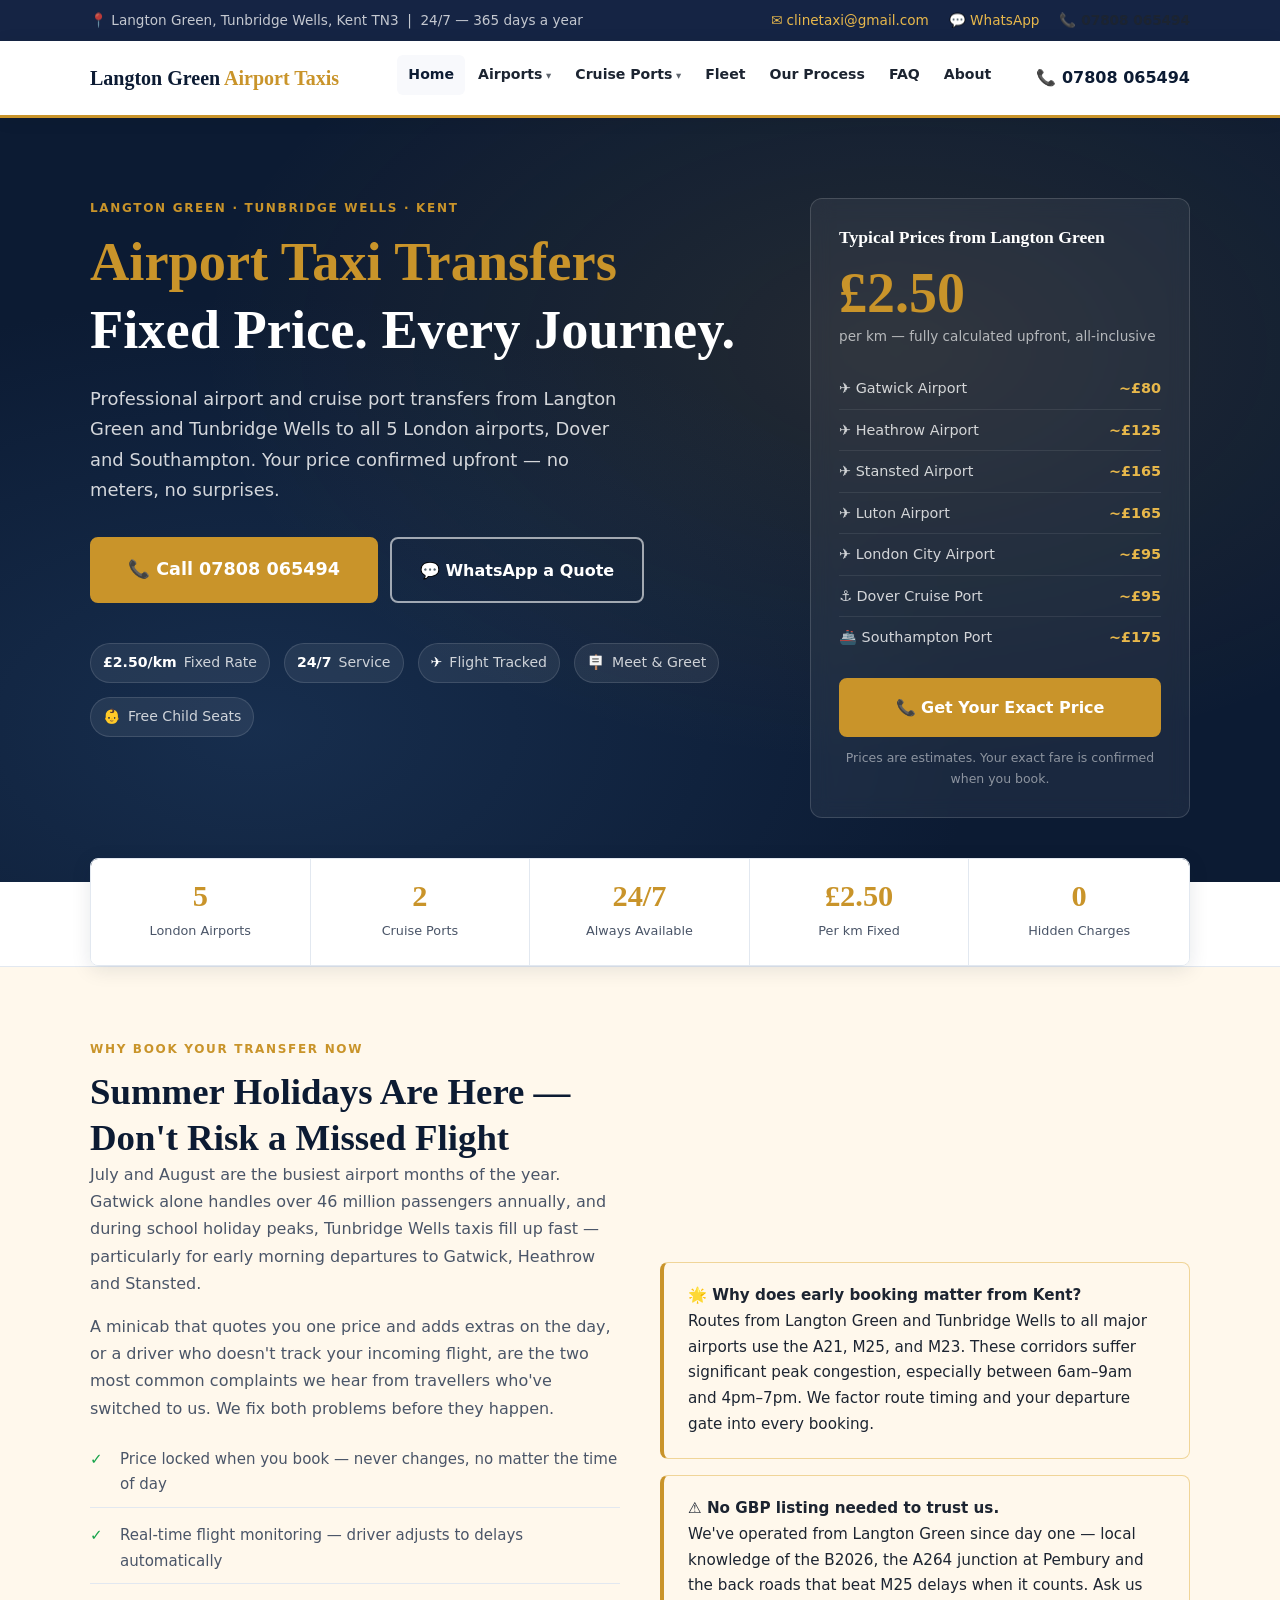
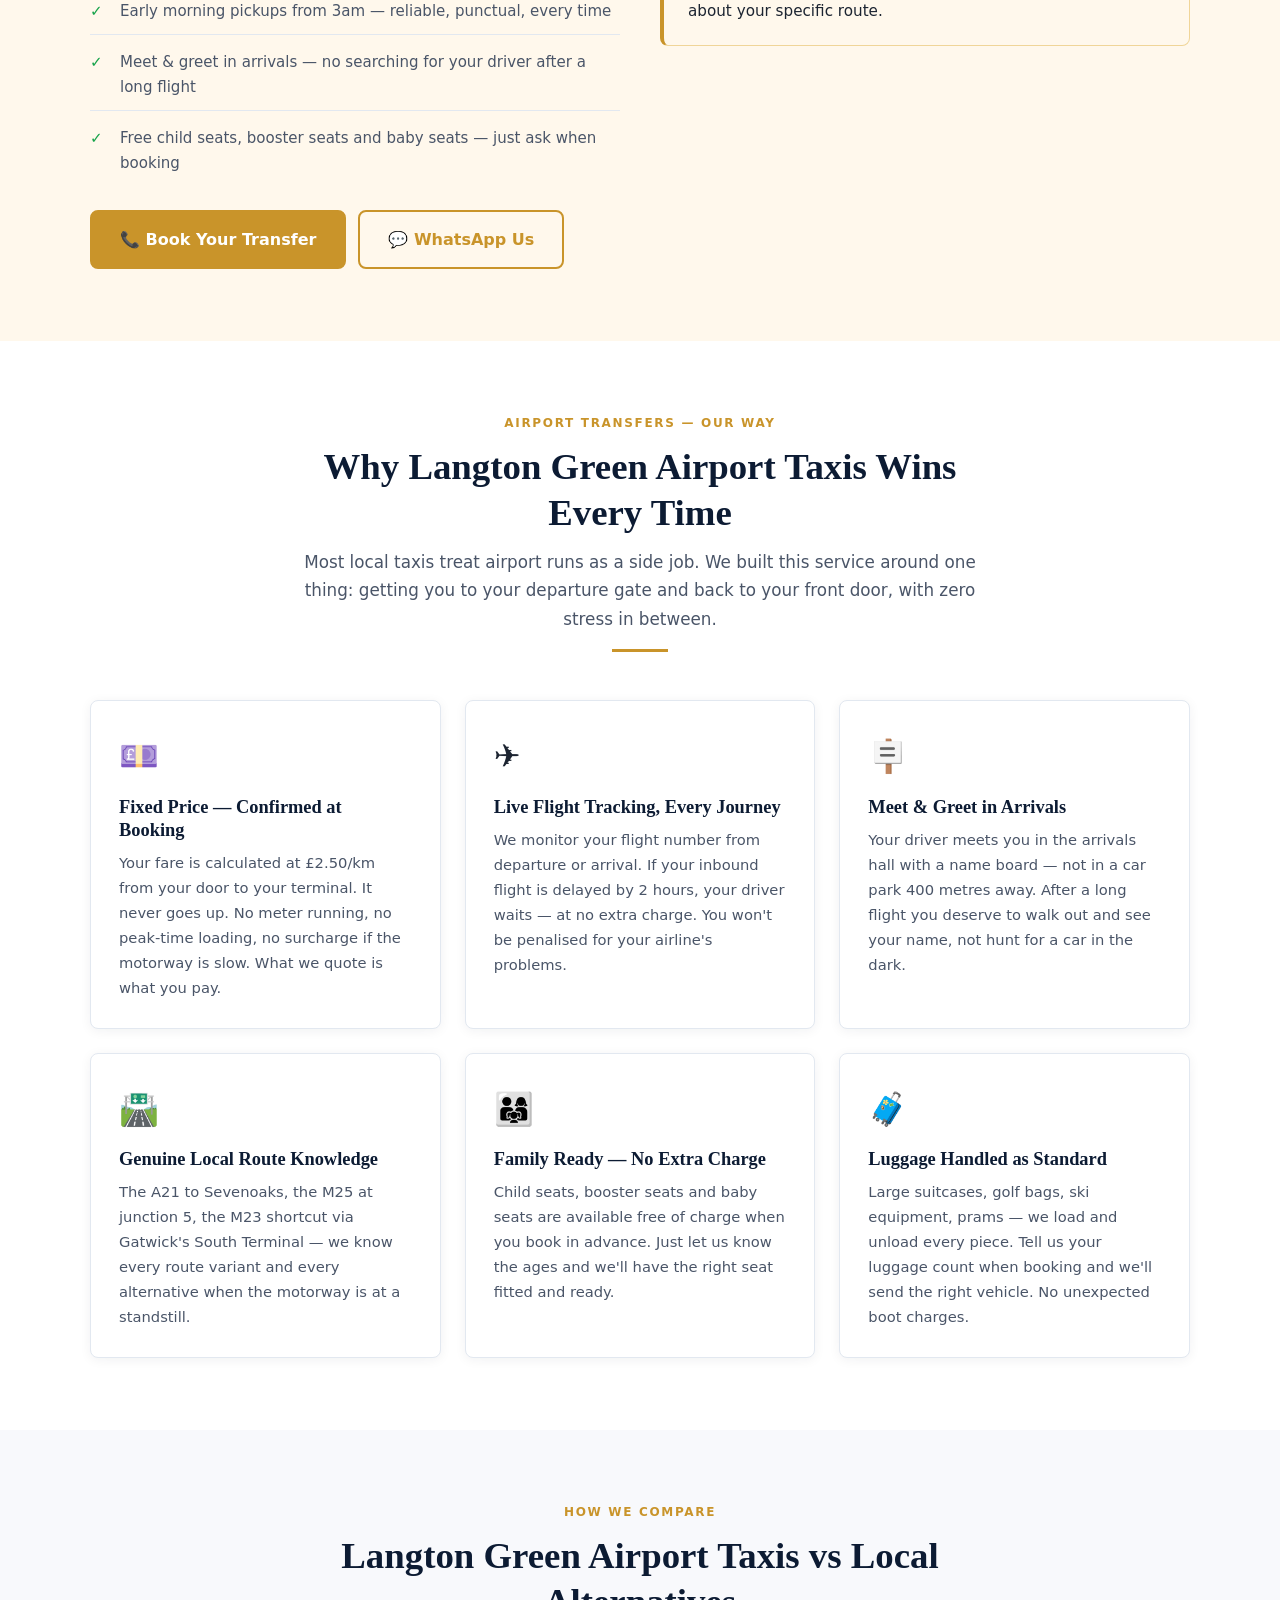
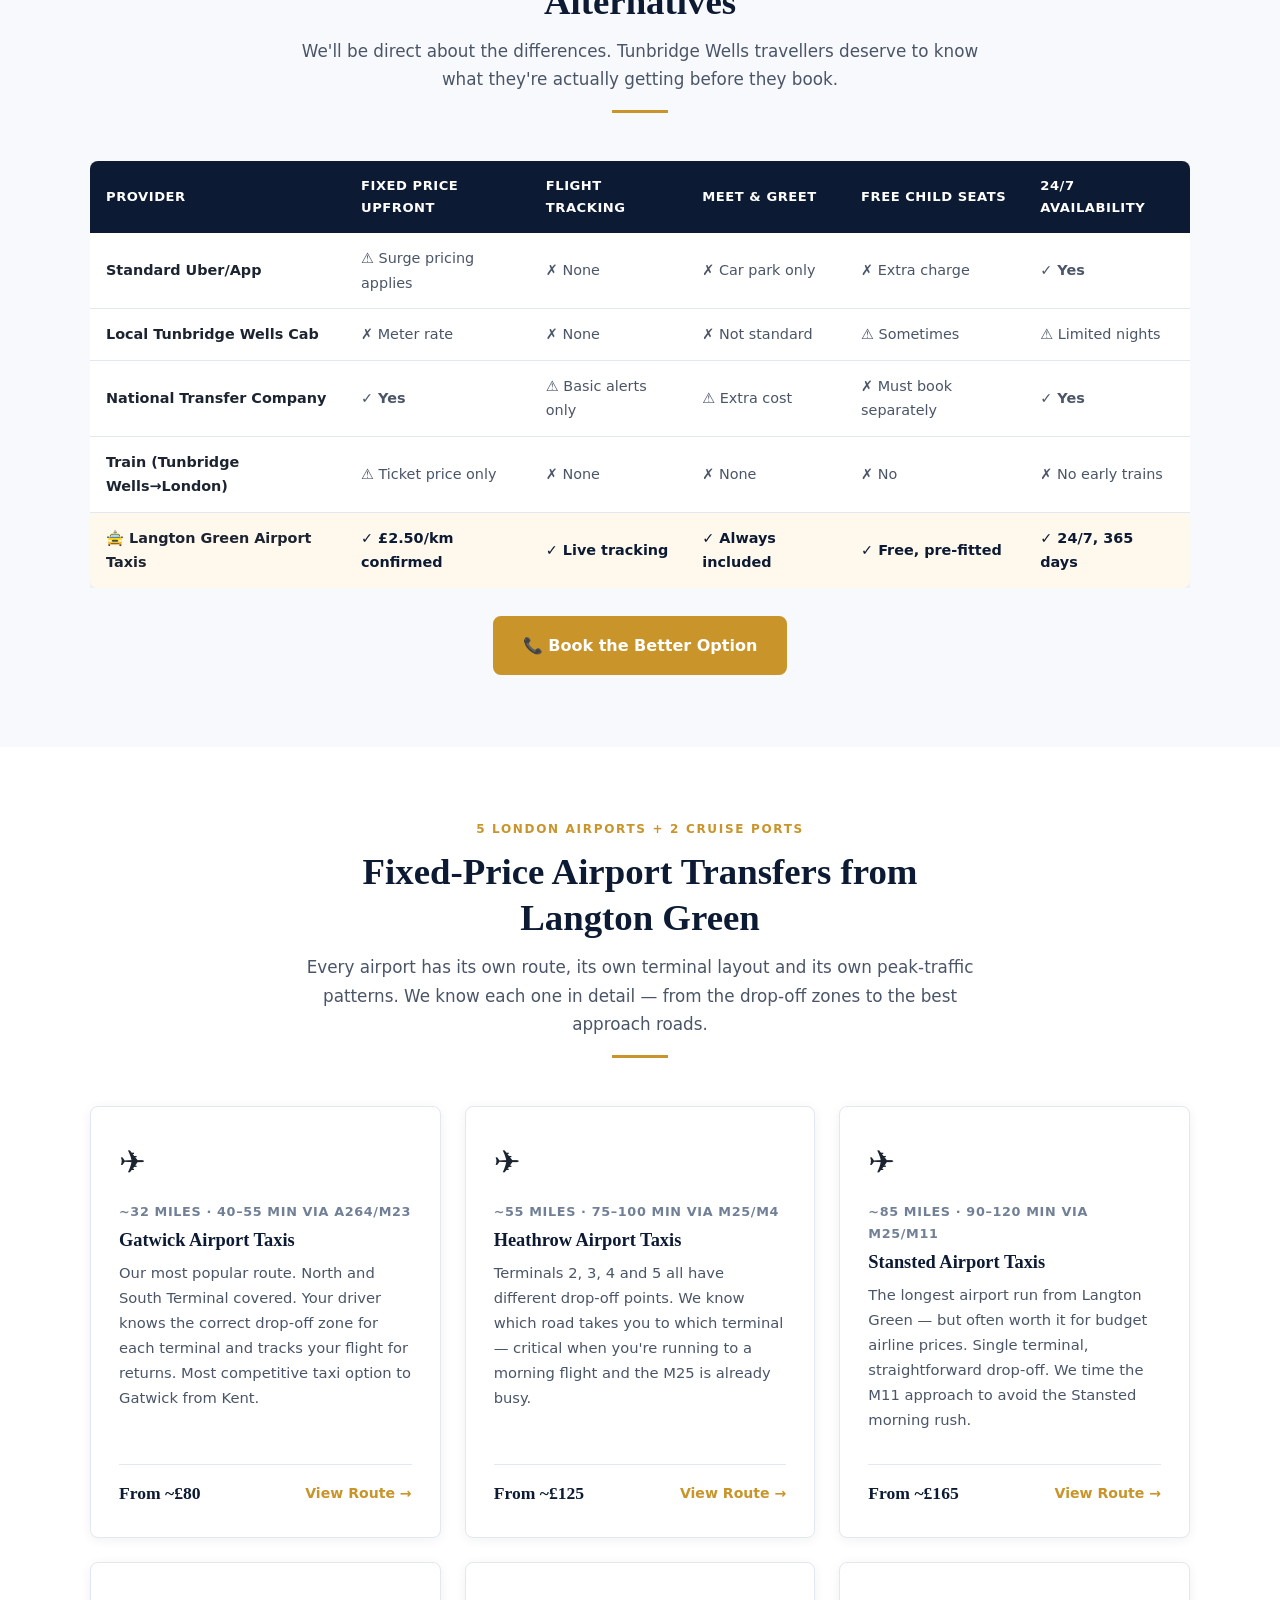
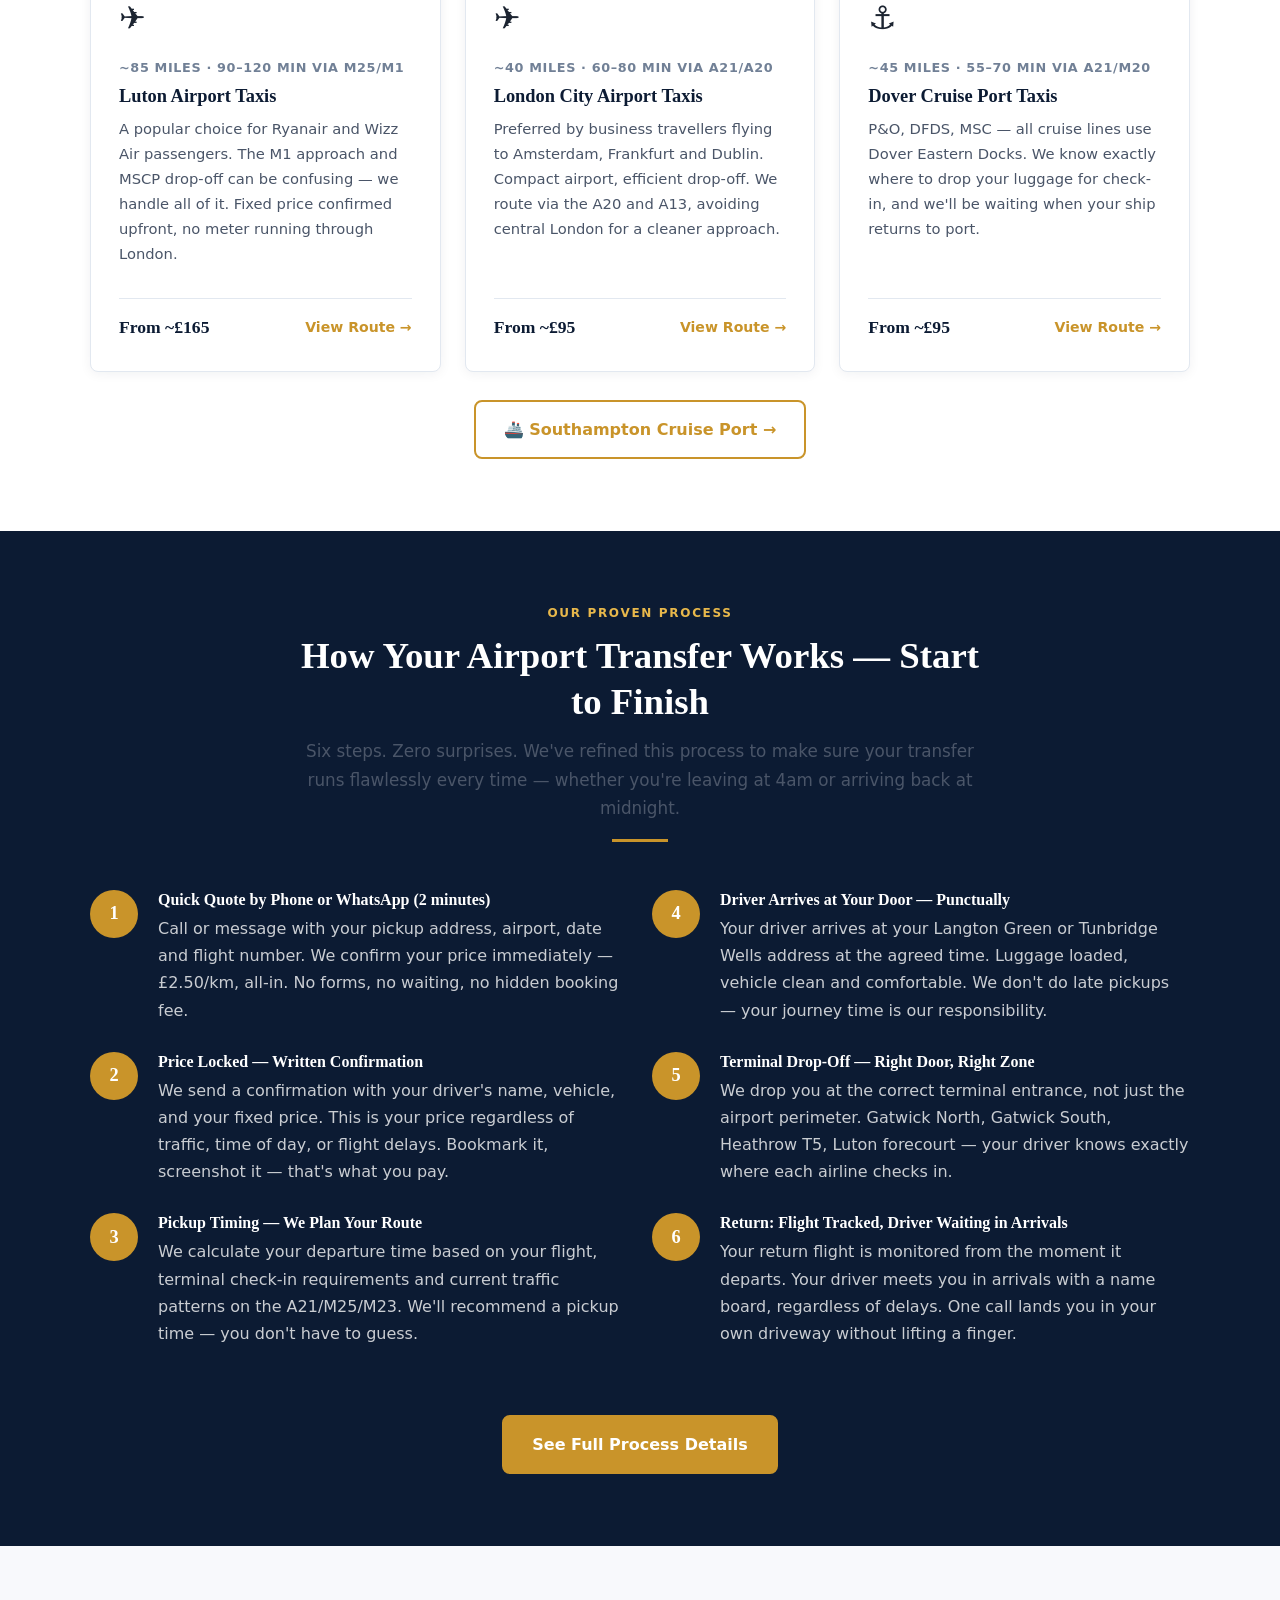
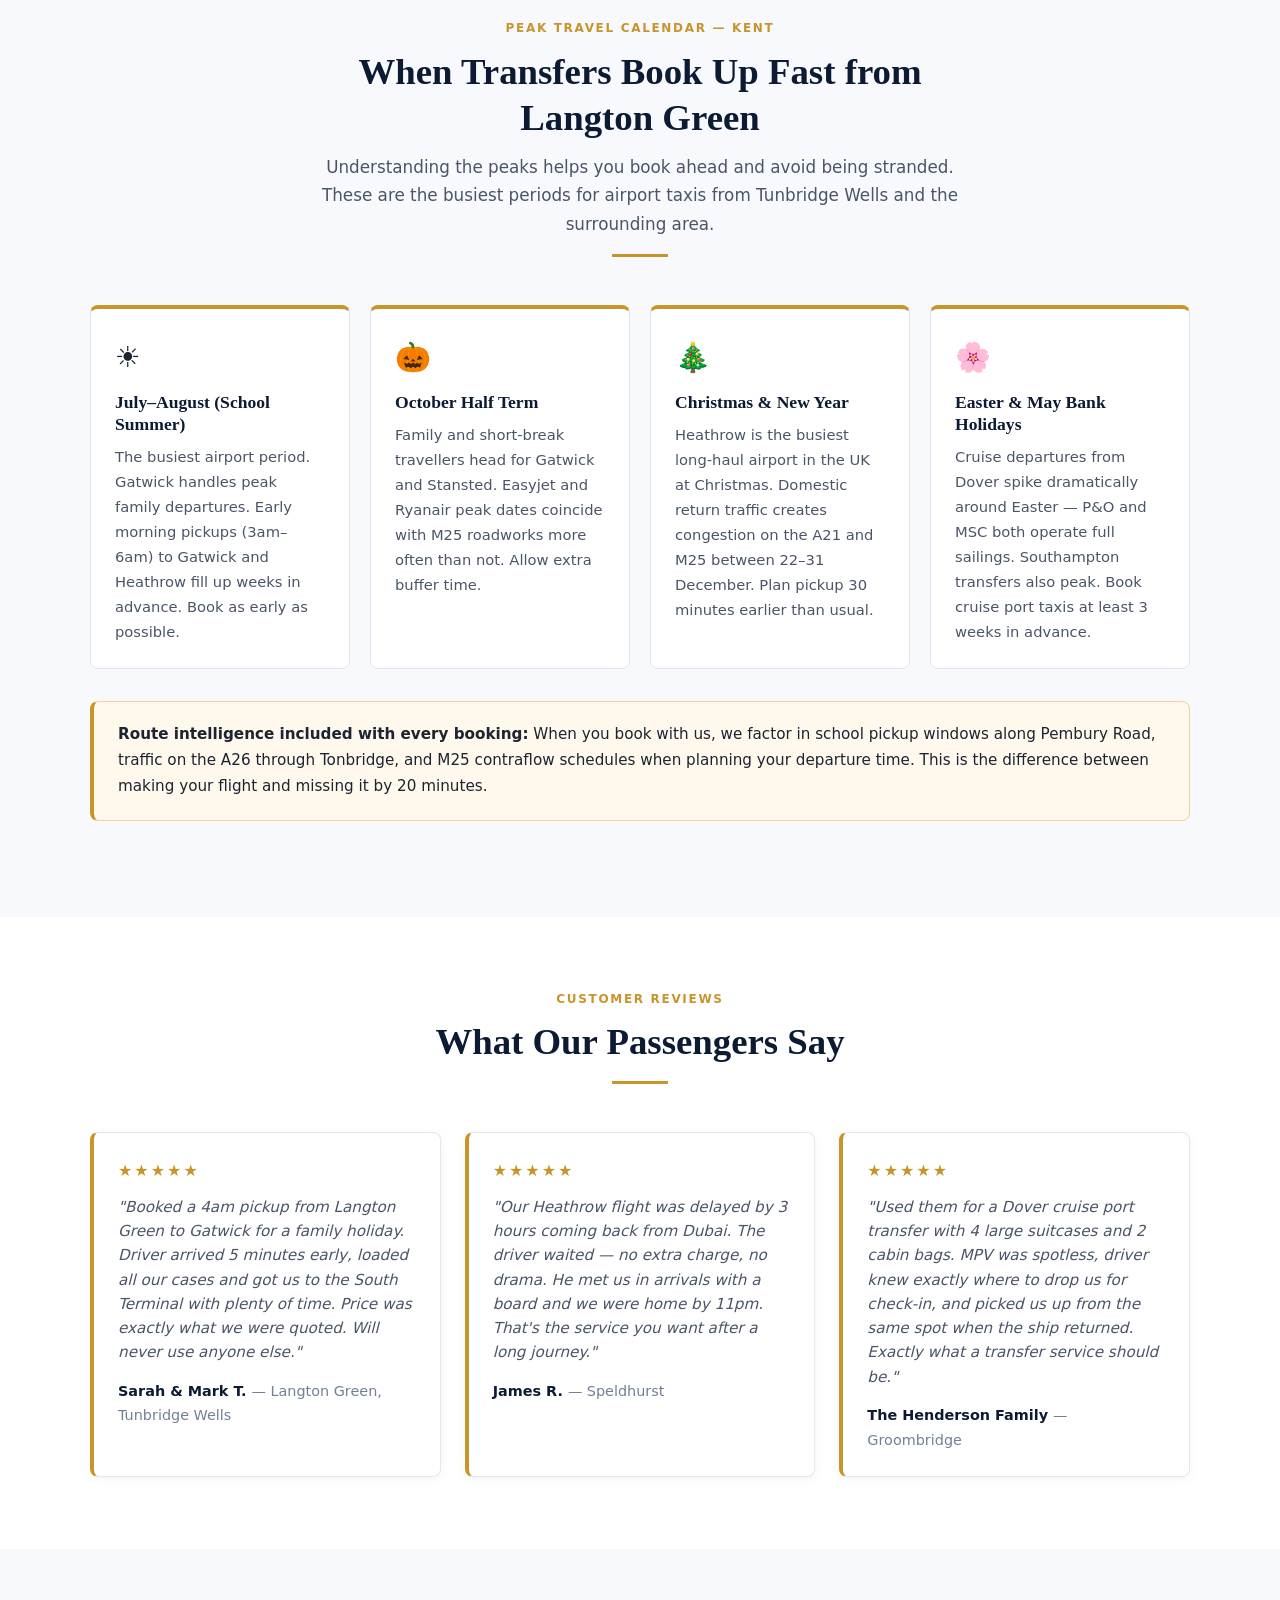
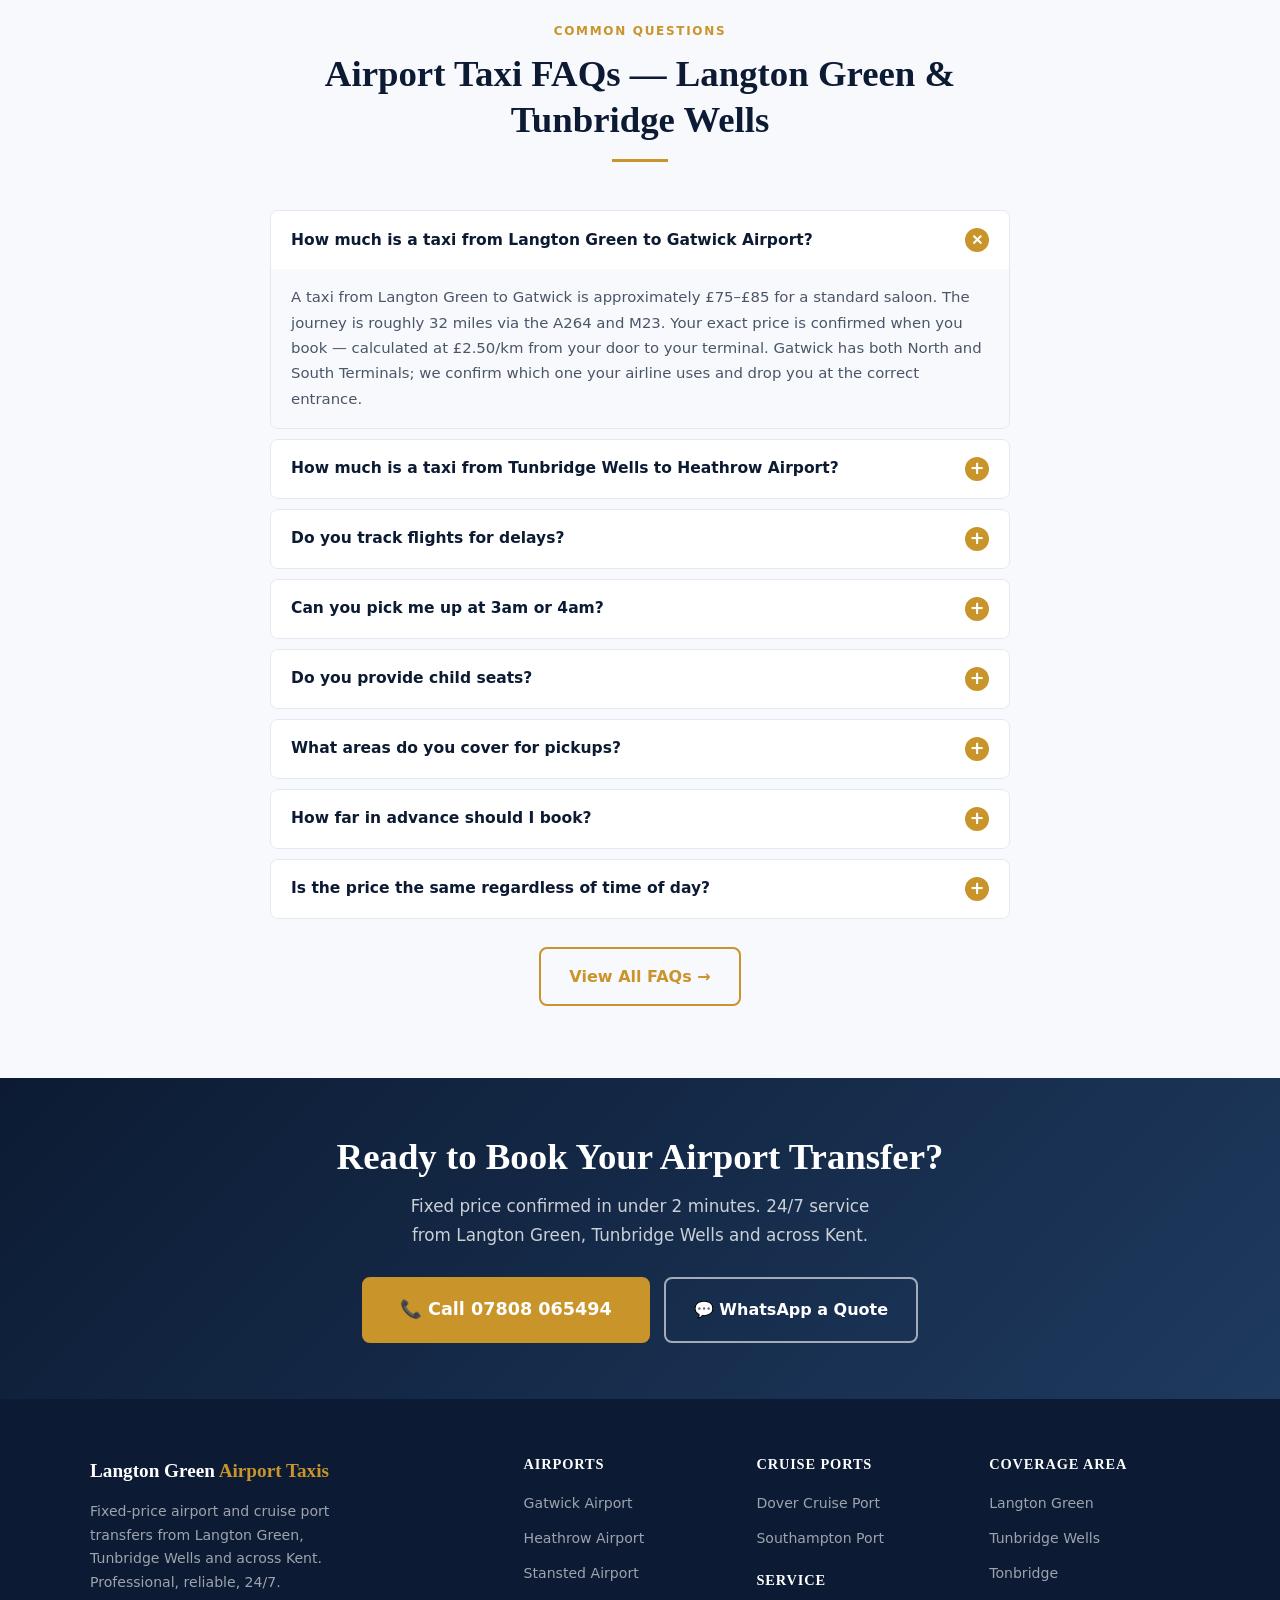
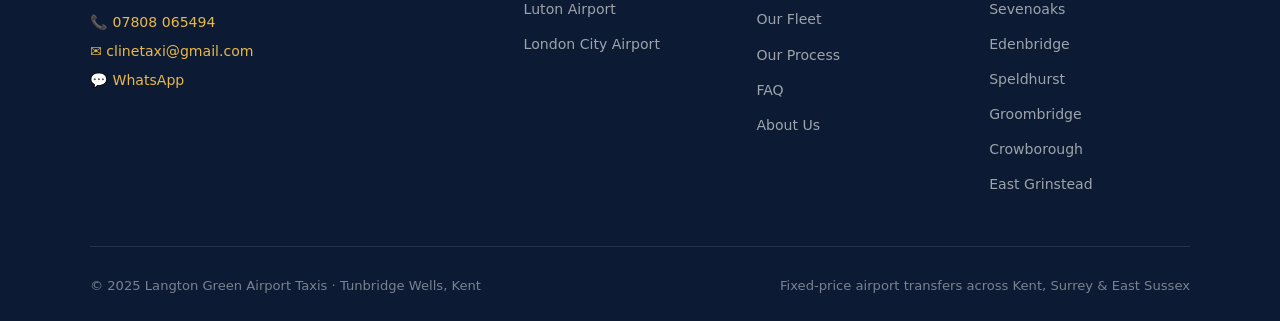
==== index.html @ dd41a6e4 "Initial commit: Langton Green Airport Taxis site" ====
<!DOCTYPE html>
<html lang="en">
<head>
<meta charset="UTF-8">
<meta name="viewport" content="width=device-width, initial-scale=1.0">
<title>Langton Green Airport Taxis | Fixed-Price Kent Transfers</title>
<meta name="description" content="Airport taxi from Langton Green & Tunbridge Wells. Fixed £2.50/km to Gatwick, Heathrow, Stansted, Luton, London City, Dover & Southampton. 24/7. Call 07808 065494.">
<meta name="keywords" content="airport taxi Langton Green, airport transfers Tunbridge Wells, Gatwick taxi Kent, Heathrow taxi Langton Green, airport transfers Kent, cruise transfer Kent, taxi 07808 065494">
<meta property="og:type" content="website">
<meta property="og:title" content="Langton Green Airport Taxis — Fixed Price to All 5 London Airports">
<meta property="og:description" content="Professional airport transfers from Langton Green & Tunbridge Wells. Fixed £2.50/km, flight tracked, meet & greet. 24/7.">
<meta property="og:url" content="https://langtongreenairporttaxis.co.uk/">
<meta property="og:site_name" content="Langton Green Airport Taxis">
<meta name="twitter:card" content="summary">
<meta name="twitter:title" content="Langton Green Airport Taxis — Fixed Price to All 5 London Airports">
<meta name="twitter:description" content="Professional airport transfers from Langton Green & Tunbridge Wells. Fixed £2.50/km, flight tracked, meet & greet. 24/7.">
<link rel="canonical" href="https://langtongreenairporttaxis.co.uk/">
<link rel="stylesheet" href="style.css">
<script type="application/ld+json">
{
  "@context": "https://schema.org",
  "@type": "TaxiService",
  "name": "Langton Green Airport Taxis",
  "description": "Fixed-price airport and cruise port taxi transfers from Langton Green and Tunbridge Wells, Kent to all 5 London airports, Dover and Southampton.",
  "url": "https://langtongreenairporttaxis.co.uk/",
  "telephone": "+447808065494",
  "email": "clinetaxi@gmail.com",
  "areaServed": ["Langton Green", "Tunbridge Wells", "Kent", "Surrey", "Sussex"],
  "priceRange": "From £60",
  "openingHours": "Mo-Su 00:00-23:59",
  "serviceType": ["Airport Transfer", "Cruise Port Transfer", "Executive Taxi"],
  "hasOfferCatalog": {
    "@type": "OfferCatalog",
    "name": "Airport Transfer Services",
    "itemListElement": [
      {"@type": "Offer", "itemOffered": {"@type": "Service", "name": "Gatwick Airport Taxi from Langton Green"}},
      {"@type": "Offer", "itemOffered": {"@type": "Service", "name": "Heathrow Airport Taxi from Langton Green"}},
      {"@type": "Offer", "itemOffered": {"@type": "Service", "name": "Stansted Airport Taxi from Langton Green"}},
      {"@type": "Offer", "itemOffered": {"@type": "Service", "name": "Luton Airport Taxi from Langton Green"}},
      {"@type": "Offer", "itemOffered": {"@type": "Service", "name": "London City Airport Taxi from Langton Green"}}
    ]
  }
}
</script>
<script type="application/ld+json">
{
  "@context": "https://schema.org",
  "@type": "FAQPage",
  "mainEntity": [
    {
      "@type": "Question",
      "name": "How much is a taxi from Langton Green to Gatwick Airport?",
      "acceptedAnswer": {"@type": "Answer", "text": "A taxi from Langton Green to Gatwick Airport is approximately £75–£85 for a standard saloon at our fixed rate of £2.50 per km. The journey is roughly 32 miles via the A264 and M23. Your exact price is confirmed before you book — no surprises."}
    },
    {
      "@type": "Question",
      "name": "Do you offer fixed-price airport transfers from Tunbridge Wells?",
      "acceptedAnswer": {"@type": "Answer", "text": "Yes. All our airport transfers are fixed at £2.50 per km, calculated on your exact pickup address to the airport terminal. The price is confirmed before you travel — no meter running, no peak-time surcharges."}
    },
    {
      "@type": "Question",
      "name": "Do you track flights for delays?",
      "acceptedAnswer": {"@type": "Answer", "text": "Yes. We monitor your flight in real time. If your flight is delayed, your driver adjusts automatically — you are never charged waiting time for delays caused by the airline."}
    },
    {
      "@type": "Question",
      "name": "Can you pick up from any address in Kent?",
      "acceptedAnswer": {"@type": "Answer", "text": "We pick up from Langton Green, Tunbridge Wells, Tonbridge, Sevenoaks, Edenbridge, Crowborough, Uckfield, East Grinstead and surrounding villages in Kent, Surrey and East Sussex. Call or WhatsApp to confirm your address."}
    }
  ]
}
</script>
</head>
<body>

<!-- TOPBAR -->
<div class="topbar">
  <div class="container topbar-inner">
    <span>📍 Langton Green, Tunbridge Wells, Kent TN3 &nbsp;|&nbsp; 24/7 — 365 days a year</span>
    <div class="topbar-right">
      <a href="mailto:clinetaxi@gmail.com">✉ clinetaxi@gmail.com</a>
      <a href="https://wa.me/447808065494">💬 WhatsApp</a>
      <a href="tel:+447808065494"><strong>📞 07808 065494</strong></a>
    </div>
  </div>
</div>

<!-- NAV -->
<nav>
  <div class="nav-inner">
    <a href="index.html" class="logo">Langton Green <span>Airport Taxis</span></a>
    <ul class="nav-links" id="navLinks">
      <li><a href="index.html" class="active">Home</a></li>
      <li class="has-dropdown">
        <a href="#">Airports</a>
        <div class="dropdown">
          <a href="gatwick.html">✈️ Gatwick Airport</a>
          <a href="heathrow.html">✈️ Heathrow Airport</a>
          <a href="stansted.html">✈️ Stansted Airport</a>
          <a href="luton.html">✈️ Luton Airport</a>
          <a href="london-city.html">✈️ London City Airport</a>
        </div>
      </li>
      <li class="has-dropdown">
        <a href="#">Cruise Ports</a>
        <div class="dropdown">
          <a href="dover.html">⚓ Dover Cruise Port</a>
          <a href="southampton.html">🚢 Southampton Cruise Port</a>
        </div>
      </li>
      <li><a href="fleet.html">Fleet</a></li>
      <li><a href="process.html">Our Process</a></li>
      <li><a href="faq.html">FAQ</a></li>
      <li><a href="about.html">About</a></li>
    </ul>
    <div class="nav-cta">
      <a href="tel:+447808065494" class="nav-phone-link">📞 07808 065494</a>
      <button class="hamburger" id="menuBtn" aria-label="Menu">
        <span></span><span></span><span></span>
      </button>
    </div>
  </div>
</nav>

<!-- HERO -->
<section class="hero">
  <div class="container">
    <div class="hero-grid">
      <div class="hero-content">
        <span class="eyebrow">Langton Green · Tunbridge Wells · Kent</span>
        <h1><em>Airport Taxi Transfers</em><br>Fixed Price. Every Journey.</h1>
        <p class="hero-lead">Professional airport and cruise port transfers from Langton Green and Tunbridge Wells to all 5 London airports, Dover and Southampton. Your price confirmed upfront — no meters, no surprises.</p>
        <div class="hero-ctas">
          <a href="tel:+447808065494" class="btn btn-gold btn-lg">📞 Call 07808 065494</a>
          <a href="https://wa.me/447808065494?text=Hi, I need an airport transfer quote" class="btn btn-outline-white">💬 WhatsApp a Quote</a>
        </div>
        <div class="hero-badges">
          <span class="h-badge"><strong>£2.50/km</strong> Fixed Rate</span>
          <span class="h-badge"><strong>24/7</strong> Service</span>
          <span class="h-badge"><strong>✈</strong> Flight Tracked</span>
          <span class="h-badge"><strong>🪧</strong> Meet & Greet</span>
          <span class="h-badge"><strong>👶</strong> Free Child Seats</span>
        </div>
      </div>
      <div class="hero-card">
        <h3>Typical Prices from Langton Green</h3>
        <div class="price-big">£2.50</div>
        <div class="price-label">per km — fully calculated upfront, all-inclusive</div>
        <ul class="airport-list">
          <li>✈️ Gatwick Airport <span>~£80</span></li>
          <li>✈️ Heathrow Airport <span>~£125</span></li>
          <li>✈️ Stansted Airport <span>~£165</span></li>
          <li>✈️ Luton Airport <span>~£165</span></li>
          <li>✈️ London City Airport <span>~£95</span></li>
          <li>⚓ Dover Cruise Port <span>~£95</span></li>
          <li>🚢 Southampton Port <span>~£175</span></li>
        </ul>
        <a href="tel:+447808065494" class="btn btn-gold" style="width:100%; justify-content:center;">📞 Get Your Exact Price</a>
        <p style="color:rgba(255,255,255,0.5); font-size:0.78rem; margin-top:10px; text-align:center;">Prices are estimates. Your exact fare is confirmed when you book.</p>
      </div>
    </div>
  </div>
</section>

<!-- TRUST STRIP -->
<div class="trust-strip">
  <div class="container">
    <div class="trust-grid">
      <div class="t-item"><span class="t-num">5</span><span class="t-label">London Airports</span></div>
      <div class="t-item"><span class="t-num">2</span><span class="t-label">Cruise Ports</span></div>
      <div class="t-item"><span class="t-num">24/7</span><span class="t-label">Always Available</span></div>
      <div class="t-item"><span class="t-num">£2.50</span><span class="t-label">Per km Fixed</span></div>
      <div class="t-item"><span class="t-num">0</span><span class="t-label">Hidden Charges</span></div>
    </div>
  </div>
</div>

<!-- WHAT SETS US APART (urgency / why act now — mirrors teacher site's seasonal urgency) -->
<section class="section section-gold-pale">
  <div class="container">
    <div class="grid-2" style="align-items:center; gap:40px;">
      <div>
        <span class="eyebrow">Why Book Your Transfer Now</span>
        <h2>Summer Holidays Are Here — Don't Risk a Missed Flight</h2>
        <p>July and August are the busiest airport months of the year. Gatwick alone handles over 46 million passengers annually, and during school holiday peaks, Tunbridge Wells taxis fill up fast — particularly for early morning departures to Gatwick, Heathrow and Stansted.</p>
        <p>A minicab that quotes you one price and adds extras on the day, or a driver who doesn't track your incoming flight, are the two most common complaints we hear from travellers who've switched to us. We fix both problems before they happen.</p>
        <ul class="check-list">
          <li>Price locked when you book — never changes, no matter the time of day</li>
          <li>Real-time flight monitoring — driver adjusts to delays automatically</li>
          <li>Early morning pickups from 3am — reliable, punctual, every time</li>
          <li>Meet & greet in arrivals — no searching for your driver after a long flight</li>
          <li>Free child seats, booster seats and baby seats — just ask when booking</li>
        </ul>
        <div style="margin-top:24px; display:flex; gap:12px; flex-wrap:wrap;">
          <a href="tel:+447808065494" class="btn btn-gold">📞 Book Your Transfer</a>
          <a href="https://wa.me/447808065494" class="btn btn-outline-gold">💬 WhatsApp Us</a>
        </div>
      </div>
      <div>
        <div class="info-box" style="margin:0 0 16px;">
          <p><strong>🌟 Why does early booking matter from Kent?</strong><br>Routes from Langton Green and Tunbridge Wells to all major airports use the A21, M25, and M23. These corridors suffer significant peak congestion, especially between 6am–9am and 4pm–7pm. We factor route timing and your departure gate into every booking.</p>
        </div>
        <div class="info-box" style="margin:0;">
          <p><strong>⚠️ No GBP listing needed to trust us.</strong><br>We've operated from Langton Green since day one — local knowledge of the B2026, the A264 junction at Pembury and the back roads that beat M25 delays when it counts. Ask us about your specific route.</p>
        </div>
      </div>
    </div>
  </div>
</section>

<!-- WHY US (mirrors teacher site differentiation section) -->
<section class="section">
  <div class="container">
    <div class="section-header">
      <span class="eyebrow">Airport Transfers — Our Way</span>
      <h2>Why Langton Green Airport Taxis Wins Every Time</h2>
      <p>Most local taxis treat airport runs as a side job. We built this service around one thing: getting you to your departure gate and back to your front door, with zero stress in between.</p>
      <div class="divider"></div>
    </div>
    <div class="grid-3">
      <div class="service-card">
        <span class="sc-icon">💷</span>
        <h3>Fixed Price — Confirmed at Booking</h3>
        <p>Your fare is calculated at £2.50/km from your door to your terminal. It never goes up. No meter running, no peak-time loading, no surcharge if the motorway is slow. What we quote is what you pay.</p>
      </div>
      <div class="service-card">
        <span class="sc-icon">✈️</span>
        <h3>Live Flight Tracking, Every Journey</h3>
        <p>We monitor your flight number from departure or arrival. If your inbound flight is delayed by 2 hours, your driver waits — at no extra charge. You won't be penalised for your airline's problems.</p>
      </div>
      <div class="service-card">
        <span class="sc-icon">🪧</span>
        <h3>Meet & Greet in Arrivals</h3>
        <p>Your driver meets you in the arrivals hall with a name board — not in a car park 400 metres away. After a long flight you deserve to walk out and see your name, not hunt for a car in the dark.</p>
      </div>
      <div class="service-card">
        <span class="sc-icon">🛣️</span>
        <h3>Genuine Local Route Knowledge</h3>
        <p>The A21 to Sevenoaks, the M25 at junction 5, the M23 shortcut via Gatwick's South Terminal — we know every route variant and every alternative when the motorway is at a standstill.</p>
      </div>
      <div class="service-card">
        <span class="sc-icon">👨‍👩‍👧</span>
        <h3>Family Ready — No Extra Charge</h3>
        <p>Child seats, booster seats and baby seats are available free of charge when you book in advance. Just let us know the ages and we'll have the right seat fitted and ready.</p>
      </div>
      <div class="service-card">
        <span class="sc-icon">🧳</span>
        <h3>Luggage Handled as Standard</h3>
        <p>Large suitcases, golf bags, ski equipment, prams — we load and unload every piece. Tell us your luggage count when booking and we'll send the right vehicle. No unexpected boot charges.</p>
      </div>
    </div>
  </div>
</section>

<!-- COMPARE TABLE (mirrors teacher site) -->
<section class="section section-light">
  <div class="container">
    <div class="section-header">
      <span class="eyebrow">How We Compare</span>
      <h2>Langton Green Airport Taxis vs Local Alternatives</h2>
      <p>We'll be direct about the differences. Tunbridge Wells travellers deserve to know what they're actually getting before they book.</p>
      <div class="divider"></div>
    </div>
    <div class="compare-wrap">
      <table class="compare-table">
        <thead>
          <tr>
            <th>Provider</th>
            <th>Fixed Price Upfront</th>
            <th>Flight Tracking</th>
            <th>Meet & Greet</th>
            <th>Free Child Seats</th>
            <th>24/7 Availability</th>
          </tr>
        </thead>
        <tbody>
          <tr>
            <td><strong>Standard Uber/App</strong></td>
            <td class="maybe">⚠️ Surge pricing applies</td>
            <td class="no">✗ None</td>
            <td class="no">✗ Car park only</td>
            <td class="no">✗ Extra charge</td>
            <td class="yes">✓ Yes</td>
          </tr>
          <tr>
            <td><strong>Local Tunbridge Wells Cab</strong></td>
            <td class="no">✗ Meter rate</td>
            <td class="no">✗ None</td>
            <td class="no">✗ Not standard</td>
            <td class="maybe">⚠️ Sometimes</td>
            <td class="maybe">⚠️ Limited nights</td>
          </tr>
          <tr>
            <td><strong>National Transfer Company</strong></td>
            <td class="yes">✓ Yes</td>
            <td class="maybe">⚠️ Basic alerts only</td>
            <td class="maybe">⚠️ Extra cost</td>
            <td class="no">✗ Must book separately</td>
            <td class="yes">✓ Yes</td>
          </tr>
          <tr>
            <td><strong>Train (Tunbridge Wells→London)</strong></td>
            <td class="maybe">⚠️ Ticket price only</td>
            <td class="no">✗ None</td>
            <td class="no">✗ None</td>
            <td class="no">✗ No</td>
            <td class="no">✗ No early trains</td>
          </tr>
          <tr class="us-row">
            <td><strong>🚖 Langton Green Airport Taxis</strong></td>
            <td class="yes">✓ £2.50/km confirmed</td>
            <td class="yes">✓ Live tracking</td>
            <td class="yes">✓ Always included</td>
            <td class="yes">✓ Free, pre-fitted</td>
            <td class="yes">✓ 24/7, 365 days</td>
          </tr>
        </tbody>
      </table>
    </div>
    <div style="text-align:center; margin-top:28px;">
      <a href="tel:+447808065494" class="btn btn-gold">📞 Book the Better Option</a>
    </div>
  </div>
</section>

<!-- AIRPORTS SECTION -->
<section class="section">
  <div class="container">
    <div class="section-header">
      <span class="eyebrow">5 London Airports + 2 Cruise Ports</span>
      <h2>Fixed-Price Airport Transfers from Langton Green</h2>
      <p>Every airport has its own route, its own terminal layout and its own peak-traffic patterns. We know each one in detail — from the drop-off zones to the best approach roads.</p>
      <div class="divider"></div>
    </div>
    <div class="grid-3">
      <a href="gatwick.html" class="service-card" style="text-decoration:none; color:inherit;">
        <span class="sc-icon">✈️</span>
        <span class="sc-dist">~32 miles · 40–55 min via A264/M23</span>
        <h3>Gatwick Airport Taxis</h3>
        <p>Our most popular route. North and South Terminal covered. Your driver knows the correct drop-off zone for each terminal and tracks your flight for returns. Most competitive taxi option to Gatwick from Kent.</p>
        <div class="sc-price"><span class="sc-price-val">From ~£80</span><span class="sc-link">View Route →</span></div>
      </a>
      <a href="heathrow.html" class="service-card" style="text-decoration:none; color:inherit;">
        <span class="sc-icon">✈️</span>
        <span class="sc-dist">~55 miles · 75–100 min via M25/M4</span>
        <h3>Heathrow Airport Taxis</h3>
        <p>Terminals 2, 3, 4 and 5 all have different drop-off points. We know which road takes you to which terminal — critical when you're running to a morning flight and the M25 is already busy.</p>
        <div class="sc-price"><span class="sc-price-val">From ~£125</span><span class="sc-link">View Route →</span></div>
      </a>
      <a href="stansted.html" class="service-card" style="text-decoration:none; color:inherit;">
        <span class="sc-icon">✈️</span>
        <span class="sc-dist">~85 miles · 90–120 min via M25/M11</span>
        <h3>Stansted Airport Taxis</h3>
        <p>The longest airport run from Langton Green — but often worth it for budget airline prices. Single terminal, straightforward drop-off. We time the M11 approach to avoid the Stansted morning rush.</p>
        <div class="sc-price"><span class="sc-price-val">From ~£165</span><span class="sc-link">View Route →</span></div>
      </a>
      <a href="luton.html" class="service-card" style="text-decoration:none; color:inherit;">
        <span class="sc-icon">✈️</span>
        <span class="sc-dist">~85 miles · 90–120 min via M25/M1</span>
        <h3>Luton Airport Taxis</h3>
        <p>A popular choice for Ryanair and Wizz Air passengers. The M1 approach and MSCP drop-off can be confusing — we handle all of it. Fixed price confirmed upfront, no meter running through London.</p>
        <div class="sc-price"><span class="sc-price-val">From ~£165</span><span class="sc-link">View Route →</span></div>
      </a>
      <a href="london-city.html" class="service-card" style="text-decoration:none; color:inherit;">
        <span class="sc-icon">✈️</span>
        <span class="sc-dist">~40 miles · 60–80 min via A21/A20</span>
        <h3>London City Airport Taxis</h3>
        <p>Preferred by business travellers flying to Amsterdam, Frankfurt and Dublin. Compact airport, efficient drop-off. We route via the A20 and A13, avoiding central London for a cleaner approach.</p>
        <div class="sc-price"><span class="sc-price-val">From ~£95</span><span class="sc-link">View Route →</span></div>
      </a>
      <a href="dover.html" class="service-card" style="text-decoration:none; color:inherit;">
        <span class="sc-icon">⚓</span>
        <span class="sc-dist">~45 miles · 55–70 min via A21/M20</span>
        <h3>Dover Cruise Port Taxis</h3>
        <p>P&O, DFDS, MSC — all cruise lines use Dover Eastern Docks. We know exactly where to drop your luggage for check-in, and we'll be waiting when your ship returns to port.</p>
        <div class="sc-price"><span class="sc-price-val">From ~£95</span><span class="sc-link">View Route →</span></div>
      </a>
    </div>
    <div style="text-align:center; margin-top:28px;">
      <a href="southampton.html" class="btn btn-outline-gold">🚢 Southampton Cruise Port →</a>
    </div>
  </div>
</section>

<!-- 6-STEP PROCESS (mirrors teacher site) -->
<section class="section section-dark">
  <div class="container">
    <div class="section-header">
      <span class="eyebrow">Our Proven Process</span>
      <h2>How Your Airport Transfer Works — Start to Finish</h2>
      <p>Six steps. Zero surprises. We've refined this process to make sure your transfer runs flawlessly every time — whether you're leaving at 4am or arriving back at midnight.</p>
      <div class="divider"></div>
    </div>
    <div class="grid-2">
      <div>
        <div class="step-row">
          <div class="step-num-circle">1</div>
          <div class="step-body">
            <h4>Quick Quote by Phone or WhatsApp (2 minutes)</h4>
            <p>Call or message with your pickup address, airport, date and flight number. We confirm your price immediately — £2.50/km, all-in. No forms, no waiting, no hidden booking fee.</p>
          </div>
        </div>
        <div class="step-row">
          <div class="step-num-circle">2</div>
          <div class="step-body">
            <h4>Price Locked — Written Confirmation</h4>
            <p>We send a confirmation with your driver's name, vehicle, and your fixed price. This is your price regardless of traffic, time of day, or flight delays. Bookmark it, screenshot it — that's what you pay.</p>
          </div>
        </div>
        <div class="step-row">
          <div class="step-num-circle">3</div>
          <div class="step-body">
            <h4>Pickup Timing — We Plan Your Route</h4>
            <p>We calculate your departure time based on your flight, terminal check-in requirements and current traffic patterns on the A21/M25/M23. We'll recommend a pickup time — you don't have to guess.</p>
          </div>
        </div>
      </div>
      <div>
        <div class="step-row">
          <div class="step-num-circle">4</div>
          <div class="step-body">
            <h4>Driver Arrives at Your Door — Punctually</h4>
            <p>Your driver arrives at your Langton Green or Tunbridge Wells address at the agreed time. Luggage loaded, vehicle clean and comfortable. We don't do late pickups — your journey time is our responsibility.</p>
          </div>
        </div>
        <div class="step-row">
          <div class="step-num-circle">5</div>
          <div class="step-body">
            <h4>Terminal Drop-Off — Right Door, Right Zone</h4>
            <p>We drop you at the correct terminal entrance, not just the airport perimeter. Gatwick North, Gatwick South, Heathrow T5, Luton forecourt — your driver knows exactly where each airline checks in.</p>
          </div>
        </div>
        <div class="step-row">
          <div class="step-num-circle">6</div>
          <div class="step-body">
            <h4>Return: Flight Tracked, Driver Waiting in Arrivals</h4>
            <p>Your return flight is monitored from the moment it departs. Your driver meets you in arrivals with a name board, regardless of delays. One call lands you in your own driveway without lifting a finger.</p>
          </div>
        </div>
      </div>
    </div>
    <div style="text-align:center; margin-top:40px;">
      <a href="process.html" class="btn btn-gold">See Full Process Details</a>
    </div>
  </div>
</section>

<!-- SEASONAL / TIMING SECTION -->
<section class="section section-light">
  <div class="container">
    <div class="section-header">
      <span class="eyebrow">Peak Travel Calendar — Kent</span>
      <h2>When Transfers Book Up Fast from Langton Green</h2>
      <p>Understanding the peaks helps you book ahead and avoid being stranded. These are the busiest periods for airport taxis from Tunbridge Wells and the surrounding area.</p>
      <div class="divider"></div>
    </div>
    <div class="grid-4">
      <div class="season-card">
        <span class="season-emoji">☀️</span>
        <h3>July–August (School Summer)</h3>
        <p>The busiest airport period. Gatwick handles peak family departures. Early morning pickups (3am–6am) to Gatwick and Heathrow fill up weeks in advance. Book as early as possible.</p>
      </div>
      <div class="season-card">
        <span class="season-emoji">🎃</span>
        <h3>October Half Term</h3>
        <p>Family and short-break travellers head for Gatwick and Stansted. Easyjet and Ryanair peak dates coincide with M25 roadworks more often than not. Allow extra buffer time.</p>
      </div>
      <div class="season-card">
        <span class="season-emoji">🎄</span>
        <h3>Christmas & New Year</h3>
        <p>Heathrow is the busiest long-haul airport in the UK at Christmas. Domestic return traffic creates congestion on the A21 and M25 between 22–31 December. Plan pickup 30 minutes earlier than usual.</p>
      </div>
      <div class="season-card">
        <span class="season-emoji">🌸</span>
        <h3>Easter & May Bank Holidays</h3>
        <p>Cruise departures from Dover spike dramatically around Easter — P&O and MSC both operate full sailings. Southampton transfers also peak. Book cruise port taxis at least 3 weeks in advance.</p>
      </div>
    </div>
    <div class="info-box mt-32">
      <p><strong>Route intelligence included with every booking:</strong> When you book with us, we factor in school pickup windows along Pembury Road, traffic on the A26 through Tonbridge, and M25 contraflow schedules when planning your departure time. This is the difference between making your flight and missing it by 20 minutes.</p>
    </div>
  </div>
</section>

<!-- REVIEWS (mirrors teacher testimonials) -->
<section class="section">
  <div class="container">
    <div class="section-header">
      <span class="eyebrow">Customer Reviews</span>
      <h2>What Our Passengers Say</h2>
      <div class="divider"></div>
    </div>
    <div class="grid-3">
      <div class="review-card">
        <div class="stars">★★★★★</div>
        <p class="review-text">"Booked a 4am pickup from Langton Green to Gatwick for a family holiday. Driver arrived 5 minutes early, loaded all our cases and got us to the South Terminal with plenty of time. Price was exactly what we were quoted. Will never use anyone else."</p>
        <div class="review-meta">Sarah & Mark T. <span>— Langton Green, Tunbridge Wells</span></div>
      </div>
      <div class="review-card">
        <div class="stars">★★★★★</div>
        <p class="review-text">"Our Heathrow flight was delayed by 3 hours coming back from Dubai. The driver waited — no extra charge, no drama. He met us in arrivals with a board and we were home by 11pm. That's the service you want after a long journey."</p>
        <div class="review-meta">James R. <span>— Speldhurst</span></div>
      </div>
      <div class="review-card">
        <div class="stars">★★★★★</div>
        <p class="review-text">"Used them for a Dover cruise port transfer with 4 large suitcases and 2 cabin bags. MPV was spotless, driver knew exactly where to drop us for check-in, and picked us up from the same spot when the ship returned. Exactly what a transfer service should be."</p>
        <div class="review-meta">The Henderson Family <span>— Groombridge</span></div>
      </div>
    </div>
  </div>
</section>

<!-- FAQ SECTION -->
<section class="section section-light">
  <div class="container">
    <div class="section-header">
      <span class="eyebrow">Common Questions</span>
      <h2>Airport Taxi FAQs — Langton Green & Tunbridge Wells</h2>
      <div class="divider"></div>
    </div>
    <div style="max-width:740px; margin:0 auto;">
      <div class="faq-item open">
        <div class="faq-q" onclick="toggleFaq(this)">How much is a taxi from Langton Green to Gatwick Airport?<span class="faq-toggle">+</span></div>
        <div class="faq-a"><p>A taxi from Langton Green to Gatwick is approximately £75–£85 for a standard saloon. The journey is roughly 32 miles via the A264 and M23. Your exact price is confirmed when you book — calculated at £2.50/km from your door to your terminal. Gatwick has both North and South Terminals; we confirm which one your airline uses and drop you at the correct entrance.</p></div>
      </div>
      <div class="faq-item">
        <div class="faq-q" onclick="toggleFaq(this)">How much is a taxi from Tunbridge Wells to Heathrow Airport?<span class="faq-toggle">+</span></div>
        <div class="faq-a"><p>A taxi from Tunbridge Wells to Heathrow Airport is typically £120–£135 for a saloon. The route goes via the A21 to the M25 (junction 5) and then west on the M25 to the M4 slip for Heathrow. Travel time is usually 75–100 minutes outside peak hours — we recommend allowing 2 hours if your flight departs between 6am and 9am due to M25 traffic around the Godstone and Clacket Lane sections.</p></div>
      </div>
      <div class="faq-item">
        <div class="faq-q" onclick="toggleFaq(this)">Do you track flights for delays?<span class="faq-toggle">+</span></div>
        <div class="faq-a"><p>Yes, always. We monitor your flight number in real time for both departures and arrivals. If your inbound flight is delayed, your driver adjusts automatically — you're never charged for waiting caused by airline delays. We ask for your flight number at the time of booking, and we monitor it from the moment you provide it.</p></div>
      </div>
      <div class="faq-item">
        <div class="faq-q" onclick="toggleFaq(this)">Can you pick me up at 3am or 4am?<span class="faq-toggle">+</span></div>
        <div class="faq-a"><p>Yes. We operate 24 hours a day, 365 days a year. Early morning pickups — 3am, 4am, 5am — are among our most common bookings from the Langton Green and Tunbridge Wells area. The road is clear at that hour and the journey to Gatwick typically takes 35–40 minutes at that time of day. We simply ask that you book in advance so we can confirm your driver and vehicle.</p></div>
      </div>
      <div class="faq-item">
        <div class="faq-q" onclick="toggleFaq(this)">Do you provide child seats?<span class="faq-toggle">+</span></div>
        <div class="faq-a"><p>Yes, free of charge. We carry infant carriers, child seats and booster seats. When you book, tell us the ages of the children travelling and we'll fit the correct seat. Child seats are fitted before your driver arrives at your address — not installed in the car park at the airport.</p></div>
      </div>
      <div class="faq-item">
        <div class="faq-q" onclick="toggleFaq(this)">What areas do you cover for pickups?<span class="faq-toggle">+</span></div>
        <div class="faq-a"><p>We pick up from Langton Green, Tunbridge Wells, Tonbridge, Sevenoaks, Edenbridge, Penshurst, Speldhurst, Groombridge, Rusthall, Crowborough, Uckfield, East Grinstead, Forest Row and surrounding villages in Kent, Surrey and East Sussex. If you're unsure whether we cover your address, call or WhatsApp us — we'll confirm within minutes.</p></div>
      </div>
      <div class="faq-item">
        <div class="faq-q" onclick="toggleFaq(this)">How far in advance should I book?<span class="faq-toggle">+</span></div>
        <div class="faq-a"><p>For regular transfers, 24–48 hours notice is usually sufficient. For peak periods — school summer holidays (July–August), Christmas and New Year, Easter, and May bank holidays — we recommend booking 1–3 weeks ahead. Early morning slots (3am–6am) to Gatwick and Heathrow fill up particularly fast during school holidays.</p></div>
      </div>
      <div class="faq-item">
        <div class="faq-q" onclick="toggleFaq(this)">Is the price the same regardless of time of day?<span class="faq-toggle">+</span></div>
        <div class="faq-a"><p>Yes. Our fixed £2.50/km rate applies 24 hours a day, 7 days a week, 365 days a year. There are no peak surcharges, no night rates and no Sunday premiums. The price you're quoted when you book is the price you pay when you arrive.</p></div>
      </div>
    </div>
    <div style="text-align:center; margin-top:28px;">
      <a href="faq.html" class="btn btn-outline-gold">View All FAQs →</a>
    </div>
  </div>
</section>

<!-- CTA STRIP -->
<section class="cta-strip">
  <div class="container">
    <h2>Ready to Book Your Airport Transfer?</h2>
    <p>Fixed price confirmed in under 2 minutes. 24/7 service from Langton Green, Tunbridge Wells and across Kent.</p>
    <div class="btn-ctas">
      <a href="tel:+447808065494" class="btn btn-gold btn-lg">📞 Call 07808 065494</a>
      <a href="https://wa.me/447808065494?text=Hi, I need an airport transfer from Langton Green" class="btn btn-outline-white">💬 WhatsApp a Quote</a>
    </div>
  </div>
</section>

<!-- FOOTER -->
<footer>
  <div class="container">
    <div class="footer-grid">
      <div class="footer-brand">
        <span class="footer-logo-txt">Langton Green <span>Airport Taxis</span></span>
        <p>Fixed-price airport and cruise port transfers from Langton Green, Tunbridge Wells and across Kent. Professional, reliable, 24/7.</p>
        <div class="footer-contact">
          <a href="tel:+447808065494">📞 07808 065494</a>
          <a href="mailto:clinetaxi@gmail.com">✉ clinetaxi@gmail.com</a>
          <a href="https://wa.me/447808065494">💬 WhatsApp</a>
        </div>
      </div>
      <div>
        <h4>Airports</h4>
        <ul>
          <li><a href="gatwick.html">Gatwick Airport</a></li>
          <li><a href="heathrow.html">Heathrow Airport</a></li>
          <li><a href="stansted.html">Stansted Airport</a></li>
          <li><a href="luton.html">Luton Airport</a></li>
          <li><a href="london-city.html">London City Airport</a></li>
        </ul>
      </div>
      <div>
        <h4>Cruise Ports</h4>
        <ul>
          <li><a href="dover.html">Dover Cruise Port</a></li>
          <li><a href="southampton.html">Southampton Port</a></li>
        </ul>
        <h4 style="margin-top:20px;">Service</h4>
        <ul>
          <li><a href="fleet.html">Our Fleet</a></li>
          <li><a href="process.html">Our Process</a></li>
          <li><a href="faq.html">FAQ</a></li>
          <li><a href="about.html">About Us</a></li>
        </ul>
      </div>
      <div>
        <h4>Coverage Area</h4>
        <ul>
          <li><a href="#">Langton Green</a></li>
          <li><a href="#">Tunbridge Wells</a></li>
          <li><a href="#">Tonbridge</a></li>
          <li><a href="#">Sevenoaks</a></li>
          <li><a href="#">Edenbridge</a></li>
          <li><a href="#">Speldhurst</a></li>
          <li><a href="#">Groombridge</a></li>
          <li><a href="#">Crowborough</a></li>
          <li><a href="#">East Grinstead</a></li>
        </ul>
      </div>
    </div>
    <div class="footer-bottom">
      <span>© 2025 Langton Green Airport Taxis · Tunbridge Wells, Kent</span>
      <span>Fixed-price airport transfers across Kent, Surrey & East Sussex</span>
    </div>
  </div>
</footer>

<script>
// Mobile menu
const menuBtn = document.getElementById('menuBtn');
const navLinks = document.getElementById('navLinks');
menuBtn.addEventListener('click', () => navLinks.classList.toggle('open'));

// FAQ toggle
function toggleFaq(el) {
  const item = el.parentElement;
  const isOpen = item.classList.contains('open');
  document.querySelectorAll('.faq-item').forEach(i => i.classList.remove('open'));
  if (!isOpen) item.classList.add('open');
}
</script>
</body>
</html>
---- style.css ----
/* =============================================
   LANGTON GREEN AIRPORT TAXIS
   Design System — Premium British Transfer
   Palette: Navy / Gold / White / Light Grey
   ============================================= */

:root {
  --navy:       #0C1B33;
  --navy-light: #152444;
  --navy-mid:   #1E3A5F;
  --gold:       #C9942A;
  --gold-light: #E8B84B;
  --gold-pale:  #FFF8EC;
  --white:      #FFFFFF;
  --light:      #F8F9FC;
  --border:     #E2E8F0;
  --text:       #1C2431;
  --text-mid:   #4A5568;
  --text-light: #718096;
  --green:      #16A34A;
  --red:        #DC2626;
  --radius:     8px;
  --shadow:     0 4px 20px rgba(12,27,51,0.1);
  --transition: 0.2s ease;
}

/* Reset */
*, *::before, *::after { margin: 0; padding: 0; box-sizing: border-box; }
html { scroll-behavior: smooth; }
img { max-width: 100%; height: auto; display: block; }

/* Base */
body {
  font-family: -apple-system, BlinkMacSystemFont, 'Segoe UI', system-ui, sans-serif;
  color: var(--text);
  line-height: 1.7;
  font-size: 16px;
  background: var(--white);
}

/* Typography */
h1, h2, h3, h4 {
  font-family: Georgia, 'Times New Roman', serif;
  line-height: 1.25;
  color: var(--navy);
}
h1 { font-size: clamp(2rem, 5vw, 3.4rem); font-weight: 700; }
h2 { font-size: clamp(1.5rem, 3.5vw, 2.3rem); font-weight: 700; }
h3 { font-size: clamp(1.1rem, 2.5vw, 1.5rem); font-weight: 600; }
h4 { font-size: 1.05rem; font-weight: 600; }

p { margin-bottom: 1rem; color: var(--text-mid); }
p:last-child { margin-bottom: 0; }
ul, ol { padding-left: 1.5rem; }
li { margin-bottom: 6px; color: var(--text-mid); }
a { color: var(--gold); text-decoration: none; transition: var(--transition); }
a:hover { color: var(--gold-light); }
strong { color: var(--text); }

.gold { color: var(--gold) !important; }
.white { color: var(--white) !important; }

/* Layout */
.container { max-width: 1140px; margin: 0 auto; padding: 0 20px; }
.section { padding: 72px 0; }
.section-dark { background: var(--navy); }
.section-dark h1, .section-dark h2, .section-dark h3, .section-dark h4 { color: var(--white); }
.section-dark p, .section-dark li { color: rgba(255,255,255,0.78); }
.section-dark strong { color: var(--white); }
.section-light { background: var(--light); }
.section-gold-pale { background: var(--gold-pale); }
.text-center { text-align: center; }

/* Section headers */
.section-header { text-align: center; max-width: 680px; margin: 0 auto 48px; }
.section-header h2 { margin-bottom: 12px; }
.section-header p { font-size: 1.05rem; color: var(--text-mid); }

/* Eyebrow */
.eyebrow {
  display: block;
  font-size: 0.75rem;
  font-weight: 700;
  letter-spacing: 0.14em;
  text-transform: uppercase;
  color: var(--gold);
  margin-bottom: 10px;
}
.section-dark .eyebrow { color: var(--gold-light); }

/* Divider */
.divider {
  width: 56px;
  height: 3px;
  background: var(--gold);
  margin: 16px auto 0;
}

/* =============================================
   BUTTONS
   ============================================= */
.btn {
  display: inline-flex;
  align-items: center;
  justify-content: center;
  gap: 8px;
  padding: 14px 28px;
  border-radius: var(--radius);
  font-weight: 700;
  font-size: 1rem;
  cursor: pointer;
  transition: var(--transition);
  text-decoration: none;
  border: 2px solid transparent;
  white-space: nowrap;
}
.btn-gold {
  background: var(--gold);
  color: var(--white);
  border-color: var(--gold);
}
.btn-gold:hover {
  background: var(--gold-light);
  border-color: var(--gold-light);
  color: var(--white);
  transform: translateY(-1px);
  box-shadow: 0 6px 20px rgba(201,148,42,0.35);
}
.btn-white {
  background: var(--white);
  color: var(--navy);
  border-color: var(--white);
}
.btn-white:hover {
  background: transparent;
  color: var(--white);
  transform: translateY(-1px);
}
.btn-outline-white {
  background: transparent;
  color: var(--white);
  border-color: rgba(255,255,255,0.6);
}
.btn-outline-white:hover {
  background: var(--white);
  color: var(--navy);
  border-color: var(--white);
}
.btn-outline-gold {
  background: transparent;
  color: var(--gold);
  border-color: var(--gold);
}
.btn-outline-gold:hover {
  background: var(--gold);
  color: var(--white);
}
.btn-lg { padding: 16px 36px; font-size: 1.1rem; }
.btn-sm { padding: 10px 20px; font-size: 0.9rem; }

/* =============================================
   TOPBAR
   ============================================= */
.topbar {
  background: var(--navy-light);
  color: rgba(255,255,255,0.75);
  padding: 9px 0;
  font-size: 0.85rem;
}
.topbar-inner {
  display: flex;
  justify-content: space-between;
  align-items: center;
  flex-wrap: wrap;
  gap: 8px;
}
.topbar a { color: var(--gold-light); }
.topbar a:hover { color: var(--white); }
.topbar-right { display: flex; gap: 20px; align-items: center; }

/* =============================================
   NAV
   ============================================= */
nav {
  background: var(--white);
  border-bottom: 3px solid var(--gold);
  position: sticky;
  top: 0;
  z-index: 200;
  box-shadow: 0 2px 16px rgba(0,0,0,0.08);
}
.nav-inner {
  display: flex;
  align-items: center;
  justify-content: space-between;
  padding: 14px 20px;
  max-width: 1140px;
  margin: 0 auto;
  gap: 16px;
}
.logo {
  font-family: Georgia, serif;
  font-weight: 700;
  font-size: 1.25rem;
  color: var(--navy);
  text-decoration: none;
  flex-shrink: 0;
}
.logo span { color: var(--gold); }

.nav-links {
  display: flex;
  list-style: none;
  gap: 2px;
  align-items: center;
  flex-wrap: nowrap;
}
.nav-links > li > a {
  color: var(--text);
  font-weight: 600;
  font-size: 0.88rem;
  padding: 8px 11px;
  border-radius: 6px;
  display: block;
}
.nav-links > li > a:hover,
.nav-links > li > a.active { background: var(--light); color: var(--navy); }

/* Dropdown */
.has-dropdown { position: relative; }
.has-dropdown > a::after { content: ' ▾'; font-size: 0.65rem; opacity: 0.7; }
.dropdown {
  position: absolute;
  top: calc(100% + 6px);
  left: 0;
  background: var(--white);
  border: 1px solid var(--border);
  border-radius: var(--radius);
  box-shadow: 0 8px 28px rgba(0,0,0,0.13);
  min-width: 230px;
  opacity: 0;
  visibility: hidden;
  transform: translateY(-6px);
  transition: all 0.2s ease;
  z-index: 300;
}
.has-dropdown:hover .dropdown,
.has-dropdown:focus-within .dropdown {
  opacity: 1;
  visibility: visible;
  transform: translateY(0);
}
.dropdown a {
  display: flex;
  align-items: center;
  gap: 8px;
  padding: 11px 16px;
  color: var(--text-mid);
  font-size: 0.88rem;
  border-bottom: 1px solid var(--border);
  font-weight: 500;
}
.dropdown a:last-child { border-bottom: none; border-radius: 0 0 var(--radius) var(--radius); }
.dropdown a:first-child { border-radius: var(--radius) var(--radius) 0 0; }
.dropdown a:hover { background: var(--light); color: var(--gold); }

.nav-cta { display: flex; align-items: center; gap: 10px; flex-shrink: 0; }
.nav-phone-link {
  font-weight: 700;
  color: var(--navy);
  font-size: 1rem;
  display: flex;
  align-items: center;
  gap: 6px;
}
.nav-phone-link:hover { color: var(--gold); }

/* Hamburger */
.hamburger {
  display: none;
  flex-direction: column;
  gap: 5px;
  cursor: pointer;
  padding: 6px;
  background: none;
  border: none;
}
.hamburger span {
  display: block;
  height: 2px;
  width: 24px;
  background: var(--navy);
  border-radius: 2px;
  transition: var(--transition);
}

/* =============================================
   HERO (HOMEPAGE)
   ============================================= */
.hero {
  background: var(--navy);
  padding: 80px 0 64px;
  position: relative;
  overflow: hidden;
}
.hero::before {
  content: '';
  position: absolute;
  inset: 0;
  background:
    radial-gradient(ellipse at 70% 30%, rgba(201,148,42,0.12) 0%, transparent 55%),
    radial-gradient(ellipse at 20% 80%, rgba(30,58,95,0.6) 0%, transparent 50%);
  pointer-events: none;
}
.hero-grid {
  display: grid;
  grid-template-columns: 1fr 380px;
  gap: 40px;
  align-items: start;
  position: relative;
  z-index: 1;
}
.hero h1 { color: var(--white); margin-bottom: 1.2rem; }
.hero h1 em { color: var(--gold); font-style: normal; }
.hero-lead { font-size: 1.12rem; color: rgba(255,255,255,0.82); max-width: 540px; margin-bottom: 2rem; }
.hero-ctas { display: flex; gap: 12px; flex-wrap: wrap; margin-bottom: 2.5rem; }

.hero-badges {
  display: flex;
  flex-wrap: wrap;
  gap: 14px;
}
.h-badge {
  display: flex;
  align-items: center;
  gap: 7px;
  font-size: 0.88rem;
  color: rgba(255,255,255,0.78);
  background: rgba(255,255,255,0.07);
  padding: 7px 12px;
  border-radius: 20px;
  border: 1px solid rgba(255,255,255,0.12);
}
.h-badge strong { color: var(--white); }

/* Hero card (price box) */
.hero-card {
  background: rgba(255,255,255,0.06);
  border: 1px solid rgba(255,255,255,0.15);
  border-radius: 12px;
  padding: 28px;
  backdrop-filter: blur(10px);
}
.hero-card h3 { color: var(--white); margin-bottom: 16px; font-size: 1.1rem; }
.price-big {
  font-family: Georgia, serif;
  font-size: 3.5rem;
  font-weight: 700;
  color: var(--gold);
  line-height: 1;
  margin-bottom: 4px;
}
.price-label { font-size: 0.85rem; color: rgba(255,255,255,0.65); margin-bottom: 20px; }
.airport-list { list-style: none; padding: 0; margin-bottom: 20px; }
.airport-list li {
  padding: 8px 0;
  color: rgba(255,255,255,0.8);
  font-size: 0.9rem;
  border-bottom: 1px solid rgba(255,255,255,0.08);
  display: flex;
  justify-content: space-between;
  margin: 0;
}
.airport-list li:last-child { border-bottom: none; }
.airport-list li span { color: var(--gold-light); font-weight: 600; }

/* =============================================
   TRUST STRIP
   ============================================= */
.trust-strip {
  background: var(--white);
  border-bottom: 1px solid var(--border);
  padding: 0;
}
.trust-grid {
  display: grid;
  grid-template-columns: repeat(5, 1fr);
  border: 1px solid var(--border);
  border-radius: var(--radius);
  overflow: hidden;
  margin: 0 20px;
  max-width: 1140px;
  margin: -24px auto 0;
  box-shadow: var(--shadow);
  position: relative;
  z-index: 10;
}
.t-item {
  background: var(--white);
  padding: 22px 16px;
  text-align: center;
  border-right: 1px solid var(--border);
}
.t-item:last-child { border-right: none; }
.t-num {
  font-family: Georgia, serif;
  font-size: 1.9rem;
  font-weight: 700;
  color: var(--gold);
  display: block;
  line-height: 1;
  margin-bottom: 4px;
}
.t-label {
  font-size: 0.8rem;
  color: var(--text-mid);
  font-weight: 500;
}

/* =============================================
   SERVICE CARDS
   ============================================= */
.service-card {
  background: var(--white);
  border-radius: var(--radius);
  padding: 28px;
  border: 1px solid var(--border);
  box-shadow: 0 2px 12px rgba(12,27,51,0.06);
  transition: var(--transition);
  display: flex;
  flex-direction: column;
}
.service-card:hover {
  border-color: var(--gold);
  transform: translateY(-3px);
  box-shadow: 0 10px 32px rgba(12,27,51,0.12);
}
.sc-icon { font-size: 2rem; margin-bottom: 12px; }
.sc-dist {
  font-size: 0.8rem;
  color: var(--text-light);
  font-weight: 600;
  letter-spacing: 0.05em;
  text-transform: uppercase;
  margin-bottom: 6px;
  display: block;
}
.service-card h3 { margin-bottom: 8px; font-size: 1.15rem; }
.service-card p { color: var(--text-mid); font-size: 0.92rem; flex-grow: 1; }
.sc-price {
  display: flex;
  align-items: center;
  justify-content: space-between;
  margin-top: 16px;
  padding-top: 14px;
  border-top: 1px solid var(--border);
}
.sc-price-val { font-weight: 700; color: var(--navy); font-family: Georgia, serif; font-size: 1.1rem; }
.sc-link {
  color: var(--gold);
  font-size: 0.88rem;
  font-weight: 700;
  display: flex;
  align-items: center;
  gap: 4px;
}

/* =============================================
   PROCESS STEPS
   ============================================= */
.step-row { display: flex; gap: 20px; margin-bottom: 28px; }
.step-num-circle {
  flex-shrink: 0;
  width: 48px;
  height: 48px;
  border-radius: 50%;
  background: var(--gold);
  color: var(--white);
  display: flex;
  align-items: center;
  justify-content: center;
  font-family: Georgia, serif;
  font-weight: 700;
  font-size: 1.15rem;
}
.section-dark .step-num-circle { background: var(--gold); }
.step-body h4 { margin-bottom: 5px; font-size: 1rem; }

/* =============================================
   COMPARISON TABLE
   ============================================= */
.compare-wrap { overflow-x: auto; }
.compare-table {
  width: 100%;
  border-collapse: collapse;
  border-radius: var(--radius);
  overflow: hidden;
  box-shadow: var(--shadow);
  min-width: 600px;
}
.compare-table th {
  background: var(--navy);
  color: var(--white);
  padding: 14px 16px;
  text-align: left;
  font-size: 0.82rem;
  font-weight: 700;
  letter-spacing: 0.04em;
  text-transform: uppercase;
}
.compare-table td {
  padding: 13px 16px;
  border-bottom: 1px solid var(--border);
  font-size: 0.9rem;
  color: var(--text-mid);
  background: var(--white);
}
.compare-table tr.us-row td {
  background: var(--gold-pale);
  font-weight: 600;
  color: var(--navy);
}
.compare-table tr:last-child td { border-bottom: none; }
.yes { color: var(--green); font-weight: 700; }
.no { color: var(--red); }
.maybe { color: #D97706; }

/* =============================================
   REVIEW CARDS
   ============================================= */
.review-card {
  background: var(--white);
  border-radius: var(--radius);
  padding: 24px;
  border: 1px solid var(--border);
  border-left: 4px solid var(--gold);
  box-shadow: 0 2px 10px rgba(0,0,0,0.05);
}
.stars { color: var(--gold); font-size: 1rem; margin-bottom: 10px; letter-spacing: 2px; }
.review-text { font-style: italic; color: var(--text-mid); margin-bottom: 14px; line-height: 1.6; font-size: 0.95rem; }
.review-meta { font-weight: 700; color: var(--navy); font-size: 0.9rem; }
.review-meta span { font-weight: 400; color: var(--text-light); }

/* =============================================
   FAQ
   ============================================= */
.faq-item {
  border: 1px solid var(--border);
  border-radius: var(--radius);
  overflow: hidden;
  margin-bottom: 10px;
}
.faq-q {
  padding: 17px 20px;
  background: var(--white);
  font-weight: 600;
  color: var(--navy);
  cursor: pointer;
  display: flex;
  justify-content: space-between;
  align-items: center;
  font-size: 0.97rem;
  line-height: 1.4;
  user-select: none;
}
.faq-toggle {
  flex-shrink: 0;
  width: 24px;
  height: 24px;
  background: var(--gold);
  color: var(--white);
  border-radius: 50%;
  display: flex;
  align-items: center;
  justify-content: center;
  font-size: 1.1rem;
  line-height: 1;
  margin-left: 12px;
  transition: var(--transition);
}
.faq-a {
  padding: 0 20px;
  max-height: 0;
  overflow: hidden;
  background: var(--light);
  font-size: 0.93rem;
  transition: max-height 0.32s ease, padding 0.32s ease;
  color: var(--text-mid);
}
.faq-item.open .faq-a {
  max-height: 600px;
  padding: 16px 20px;
}
.faq-item.open .faq-toggle { transform: rotate(45deg); }

/* =============================================
   ROUTE INFO BOX
   ============================================= */
.route-box {
  background: var(--light);
  border-left: 4px solid var(--gold);
  border-radius: var(--radius);
  padding: 24px;
  margin: 24px 0;
}
.route-box h4 { margin-bottom: 14px; color: var(--navy); }
.route-stats {
  display: flex;
  flex-wrap: wrap;
  gap: 16px;
}
.r-stat {
  display: flex;
  align-items: center;
  gap: 8px;
  font-size: 0.9rem;
}
.r-stat .icon { font-size: 1.2rem; }
.r-stat strong { color: var(--navy); display: block; }
.r-stat span { color: var(--text-light); font-size: 0.82rem; }

/* Terminal cards */
.terminal-grid {
  display: grid;
  grid-template-columns: repeat(auto-fit, minmax(175px, 1fr));
  gap: 14px;
  margin: 20px 0;
}
.terminal-card {
  background: var(--white);
  border: 1px solid var(--border);
  border-radius: var(--radius);
  padding: 18px;
  text-align: center;
}
.terminal-card h4 { color: var(--navy); font-size: 0.95rem; margin-bottom: 6px; }
.terminal-card p { color: var(--text-mid); font-size: 0.82rem; margin: 0; }

/* =============================================
   CHECKLIST
   ============================================= */
.check-list {
  list-style: none;
  padding: 0;
}
.check-list li {
  padding: 9px 0 9px 30px;
  position: relative;
  color: var(--text-mid);
  border-bottom: 1px solid var(--border);
  font-size: 0.94rem;
}
.check-list li:last-child { border-bottom: none; }
.check-list li::before {
  content: '✓';
  position: absolute;
  left: 0;
  color: var(--green);
  font-weight: 700;
  top: 9px;
}
.section-dark .check-list li { color: rgba(255,255,255,0.78); border-color: rgba(255,255,255,0.1); }
.section-dark .check-list li::before { color: var(--gold-light); }

/* =============================================
   SEASON CARDS
   ============================================= */
.season-card {
  background: var(--white);
  border-radius: var(--radius);
  padding: 24px;
  border: 1px solid var(--border);
  border-top: 4px solid var(--gold);
}
.season-emoji { font-size: 1.8rem; display: block; margin-bottom: 10px; }
.season-card h3 { font-size: 1.1rem; margin-bottom: 8px; }
.season-card p { font-size: 0.92rem; color: var(--text-mid); }

/* =============================================
   CTA STRIP
   ============================================= */
.cta-strip {
  background: linear-gradient(135deg, var(--navy) 0%, var(--navy-mid) 100%);
  padding: 56px 0;
  text-align: center;
}
.cta-strip h2 { color: var(--white); margin-bottom: 12px; }
.cta-strip p { color: rgba(255,255,255,0.78); max-width: 500px; margin: 0 auto 28px; font-size: 1.05rem; }
.cta-strip .btn-ctas { display: flex; gap: 14px; justify-content: center; flex-wrap: wrap; }

/* =============================================
   PAGE HERO (interior pages)
   ============================================= */
.page-hero {
  background: var(--navy);
  padding: 52px 0 44px;
  position: relative;
}
.page-hero::after {
  content: '';
  position: absolute;
  bottom: 0;
  left: 0;
  right: 0;
  height: 3px;
  background: var(--gold);
}
.page-hero h1 { color: var(--white); margin-bottom: 12px; font-size: clamp(1.7rem, 4vw, 2.8rem); }
.page-hero h1 em { color: var(--gold); font-style: normal; }
.page-hero p { color: rgba(255,255,255,0.8); max-width: 620px; font-size: 1.05rem; }
.breadcrumb {
  font-size: 0.82rem;
  color: rgba(255,255,255,0.5);
  margin-bottom: 14px;
  display: flex;
  align-items: center;
  gap: 8px;
  flex-wrap: wrap;
}
.breadcrumb a { color: var(--gold-light); }
.breadcrumb span { opacity: 0.5; }

/* Inline highlight box */
.info-box {
  background: var(--gold-pale);
  border: 1px solid #F0D598;
  border-left: 4px solid var(--gold);
  border-radius: var(--radius);
  padding: 20px 24px;
  margin: 24px 0;
}
.info-box p { margin: 0; color: var(--text); font-size: 0.95rem; }

/* =============================================
   FLEET CARDS
   ============================================= */
.fleet-card {
  background: var(--white);
  border: 1px solid var(--border);
  border-radius: var(--radius);
  overflow: hidden;
  box-shadow: 0 2px 12px rgba(0,0,0,0.06);
  transition: var(--transition);
}
.fleet-card:hover { transform: translateY(-2px); box-shadow: 0 8px 28px rgba(12,27,51,0.1); }
.fleet-img {
  background: var(--light);
  height: 180px;
  display: flex;
  align-items: center;
  justify-content: center;
  font-size: 4rem;
  border-bottom: 1px solid var(--border);
}
.fleet-body { padding: 22px; }
.fleet-body h3 { margin-bottom: 6px; }
.fleet-capacity {
  display: inline-flex;
  align-items: center;
  gap: 5px;
  background: var(--light);
  padding: 4px 10px;
  border-radius: 20px;
  font-size: 0.82rem;
  color: var(--text-mid);
  margin-bottom: 12px;
  font-weight: 600;
}
.fleet-body p { font-size: 0.9rem; color: var(--text-mid); margin-bottom: 14px; }
.fleet-price { font-family: Georgia, serif; color: var(--gold); font-weight: 700; font-size: 1.1rem; }

/* =============================================
   FOOTER
   ============================================= */
footer {
  background: var(--navy);
  padding: 56px 0 24px;
}
.footer-grid {
  display: grid;
  grid-template-columns: 2fr 1fr 1fr 1fr;
  gap: 32px;
  padding-bottom: 40px;
  border-bottom: 1px solid rgba(255,255,255,0.1);
  margin-bottom: 28px;
}
.footer-brand { max-width: 280px; }
.footer-logo-txt {
  font-family: Georgia, serif;
  font-weight: 700;
  font-size: 1.2rem;
  color: var(--white);
  margin-bottom: 12px;
  display: block;
}
.footer-logo-txt span { color: var(--gold); }
.footer-brand p { color: rgba(255,255,255,0.6); font-size: 0.88rem; margin-bottom: 16px; }
.footer-contact a {
  color: var(--gold-light);
  font-size: 0.88rem;
  display: block;
  margin-bottom: 5px;
}
footer h4 {
  color: var(--white);
  font-size: 0.9rem;
  font-weight: 700;
  letter-spacing: 0.06em;
  text-transform: uppercase;
  margin-bottom: 16px;
}
footer ul { list-style: none; padding: 0; }
footer ul li { margin-bottom: 8px; }
footer ul a { color: rgba(255,255,255,0.6); font-size: 0.88rem; }
footer ul a:hover { color: var(--gold-light); }
.footer-bottom {
  display: flex;
  justify-content: space-between;
  align-items: center;
  flex-wrap: wrap;
  gap: 10px;
  font-size: 0.82rem;
  color: rgba(255,255,255,0.45);
}

/* =============================================
   GRIDS
   ============================================= */
.grid-2 { display: grid; grid-template-columns: repeat(auto-fit, minmax(300px, 1fr)); gap: 24px; }
.grid-3 { display: grid; grid-template-columns: repeat(auto-fit, minmax(260px, 1fr)); gap: 24px; }
.grid-4 { display: grid; grid-template-columns: repeat(auto-fit, minmax(220px, 1fr)); gap: 20px; }

/* =============================================
   RESPONSIVE
   ============================================= */
@media (max-width: 900px) {
  .hero-grid { grid-template-columns: 1fr; }
  .hero-card { display: none; }
  .footer-grid { grid-template-columns: 1fr 1fr; }
  .trust-grid { grid-template-columns: repeat(3, 1fr); }
  .t-item:nth-child(n+4) { border-top: 1px solid var(--border); }
  .nav-links { display: none; }
  .hamburger { display: flex; }
}
@media (max-width: 900px) {
  .nav-inner { flex-wrap: wrap; position: relative; }
  .nav-links.open {
    display: flex;
    flex-direction: column;
    align-items: stretch;
    position: absolute;
    top: 100%;
    left: 0;
    right: 0;
    background: var(--white);
    padding: 12px;
    box-shadow: 0 10px 28px rgba(0,0,0,0.12);
    z-index: 500;
    border-top: 1px solid var(--border);
  }
  .nav-links.open li { width: 100%; }
  .nav-links.open > li > a { display: block; padding: 12px 16px; }
  .dropdown { position: static; opacity: 1; visibility: visible; box-shadow: none; border: none; background: var(--light); transform: none; }
  .dropdown a { padding: 8px 24px; font-size: 0.85rem; border-bottom: none; }
}
@media (max-width: 600px) {
  .section { padding: 48px 0; }
  .hero { padding: 48px 0 40px; }
  .trust-grid { grid-template-columns: repeat(2, 1fr); }
  .grid-3, .grid-4 { grid-template-columns: 1fr; }
  .footer-grid { grid-template-columns: 1fr; }
  .compare-table th, .compare-table td { padding: 10px 10px; font-size: 0.82rem; }
  .cta-strip .btn-ctas { flex-direction: column; align-items: center; }
  .step-row { flex-direction: column; gap: 10px; }
}

/* =============================================
   UTILITY
   ============================================= */
.mb-8 { margin-bottom: 8px; }
.mb-12 { margin-bottom: 12px; }
.mb-16 { margin-bottom: 16px; }
.mb-24 { margin-bottom: 24px; }
.mb-32 { margin-bottom: 32px; }
.mb-48 { margin-bottom: 48px; }
.mt-24 { margin-top: 24px; }
.mt-32 { margin-top: 32px; }
.mt-48 { margin-top: 48px; }

/* Highlight pill */
.pill {
  display: inline-block;
  padding: 3px 10px;
  border-radius: 20px;
  font-size: 0.78rem;
  font-weight: 700;
  letter-spacing: 0.05em;
}
.pill-gold { background: var(--gold); color: var(--white); }
.pill-navy { background: var(--navy); color: var(--white); }
.pill-green { background: #DCFCE7; color: #166534; }

/* Two-col layout for inner pages */
.content-layout {
  display: grid;
  grid-template-columns: 1fr 320px;
  gap: 40px;
  align-items: start;
}
.sidebar-card {
  background: var(--white);
  border: 1px solid var(--border);
  border-radius: var(--radius);
  padding: 24px;
  box-shadow: var(--shadow);
  position: sticky;
  top: 90px;
}
.sidebar-card h3 { margin-bottom: 16px; font-size: 1.1rem; color: var(--navy); }
.sidebar-card .price-display {
  font-family: Georgia, serif;
  font-size: 2.5rem;
  font-weight: 700;
  color: var(--gold);
  margin-bottom: 4px;
}
.sidebar-card .price-note { font-size: 0.82rem; color: var(--text-light); margin-bottom: 20px; }
.sidebar-card .btn { width: 100%; margin-bottom: 10px; justify-content: center; }
.sidebar-divider { border: none; border-top: 1px solid var(--border); margin: 16px 0; }

@media (max-width: 900px) {
  .content-layout { grid-template-columns: 1fr; }
  .sidebar-card { position: static; }
}
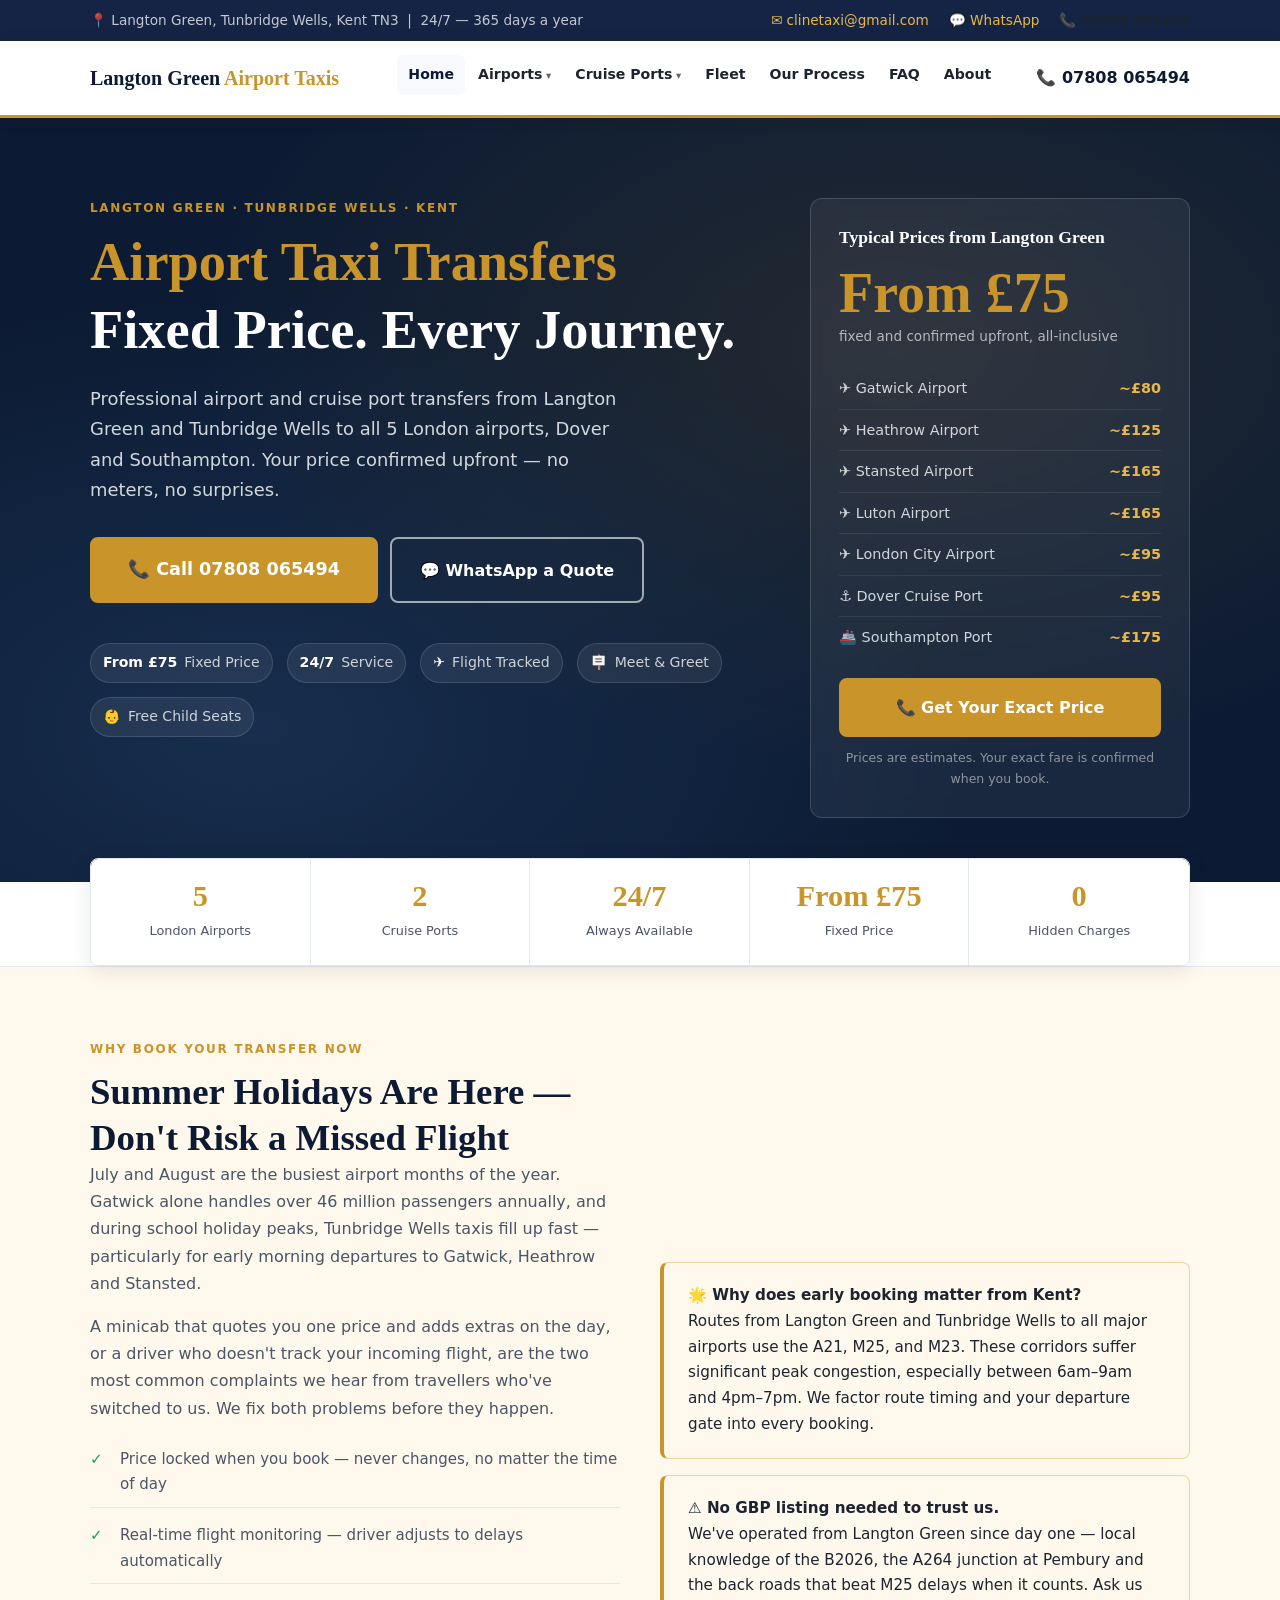
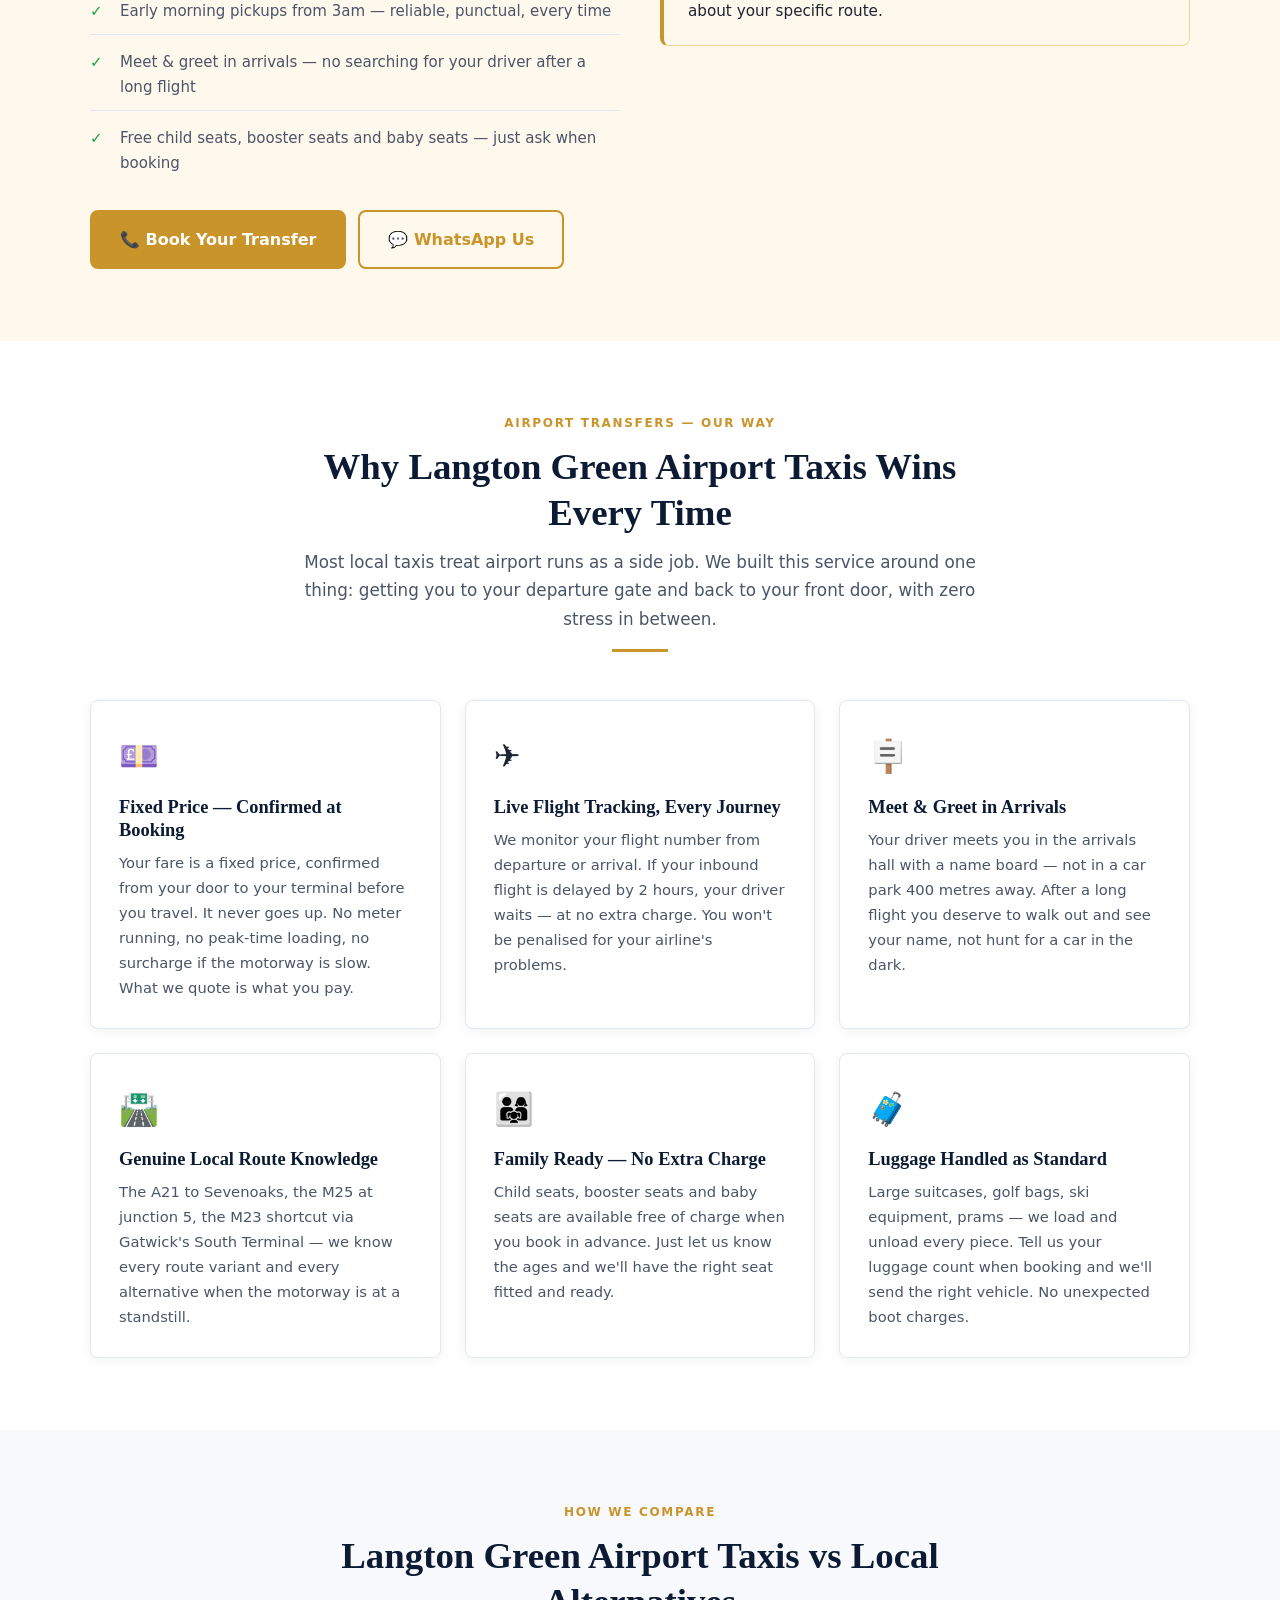
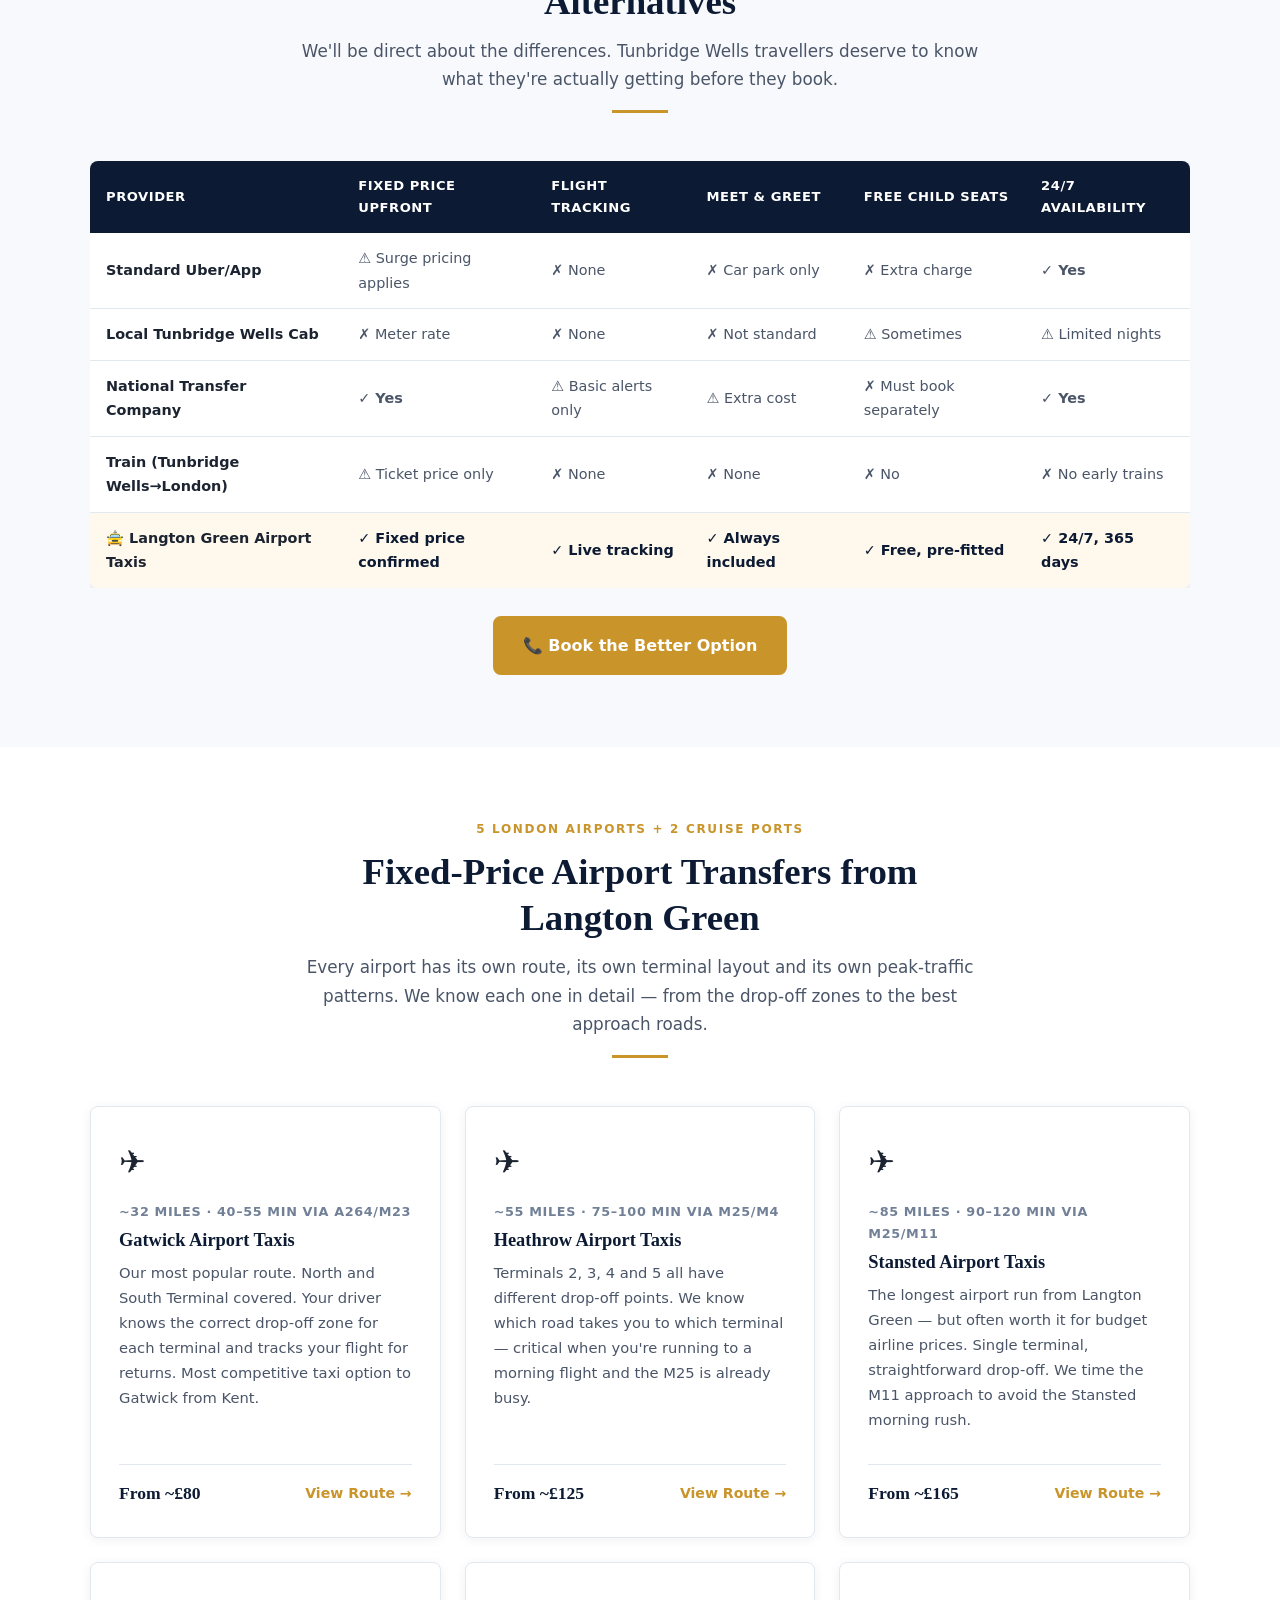
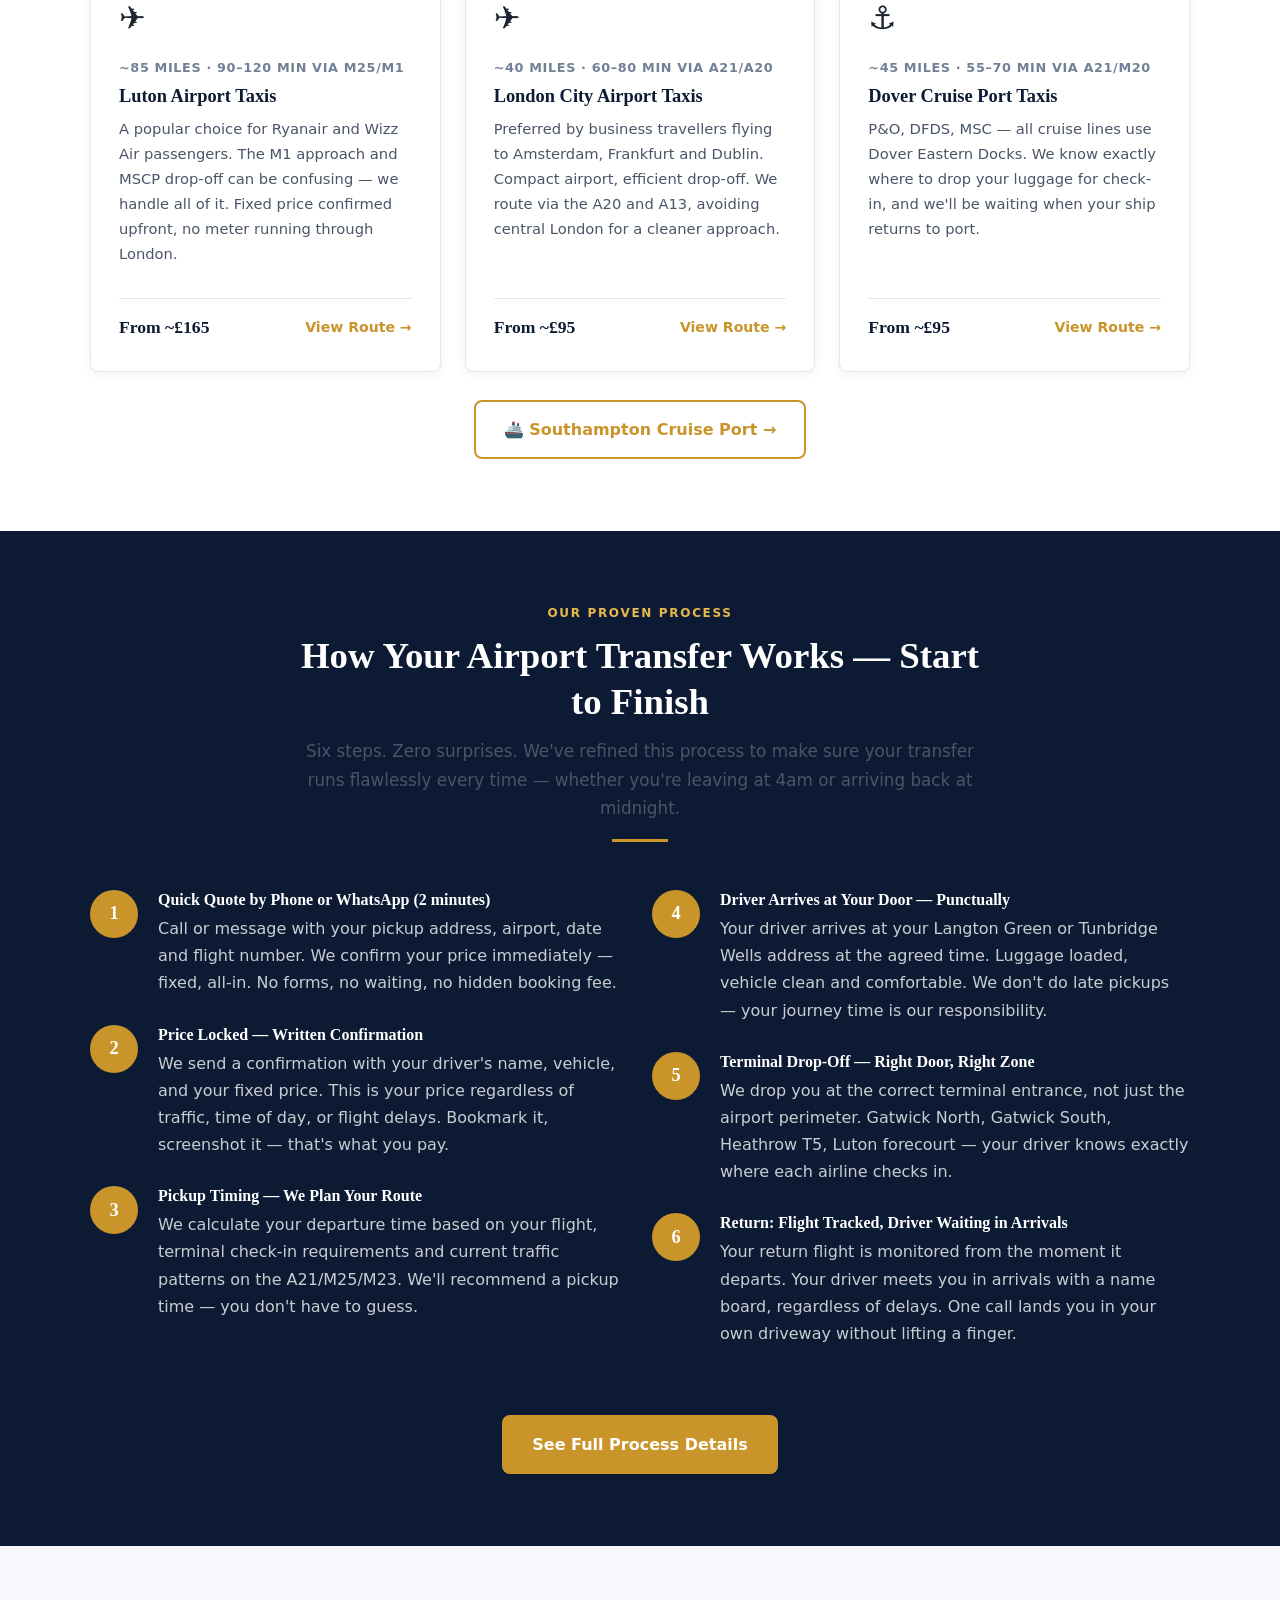
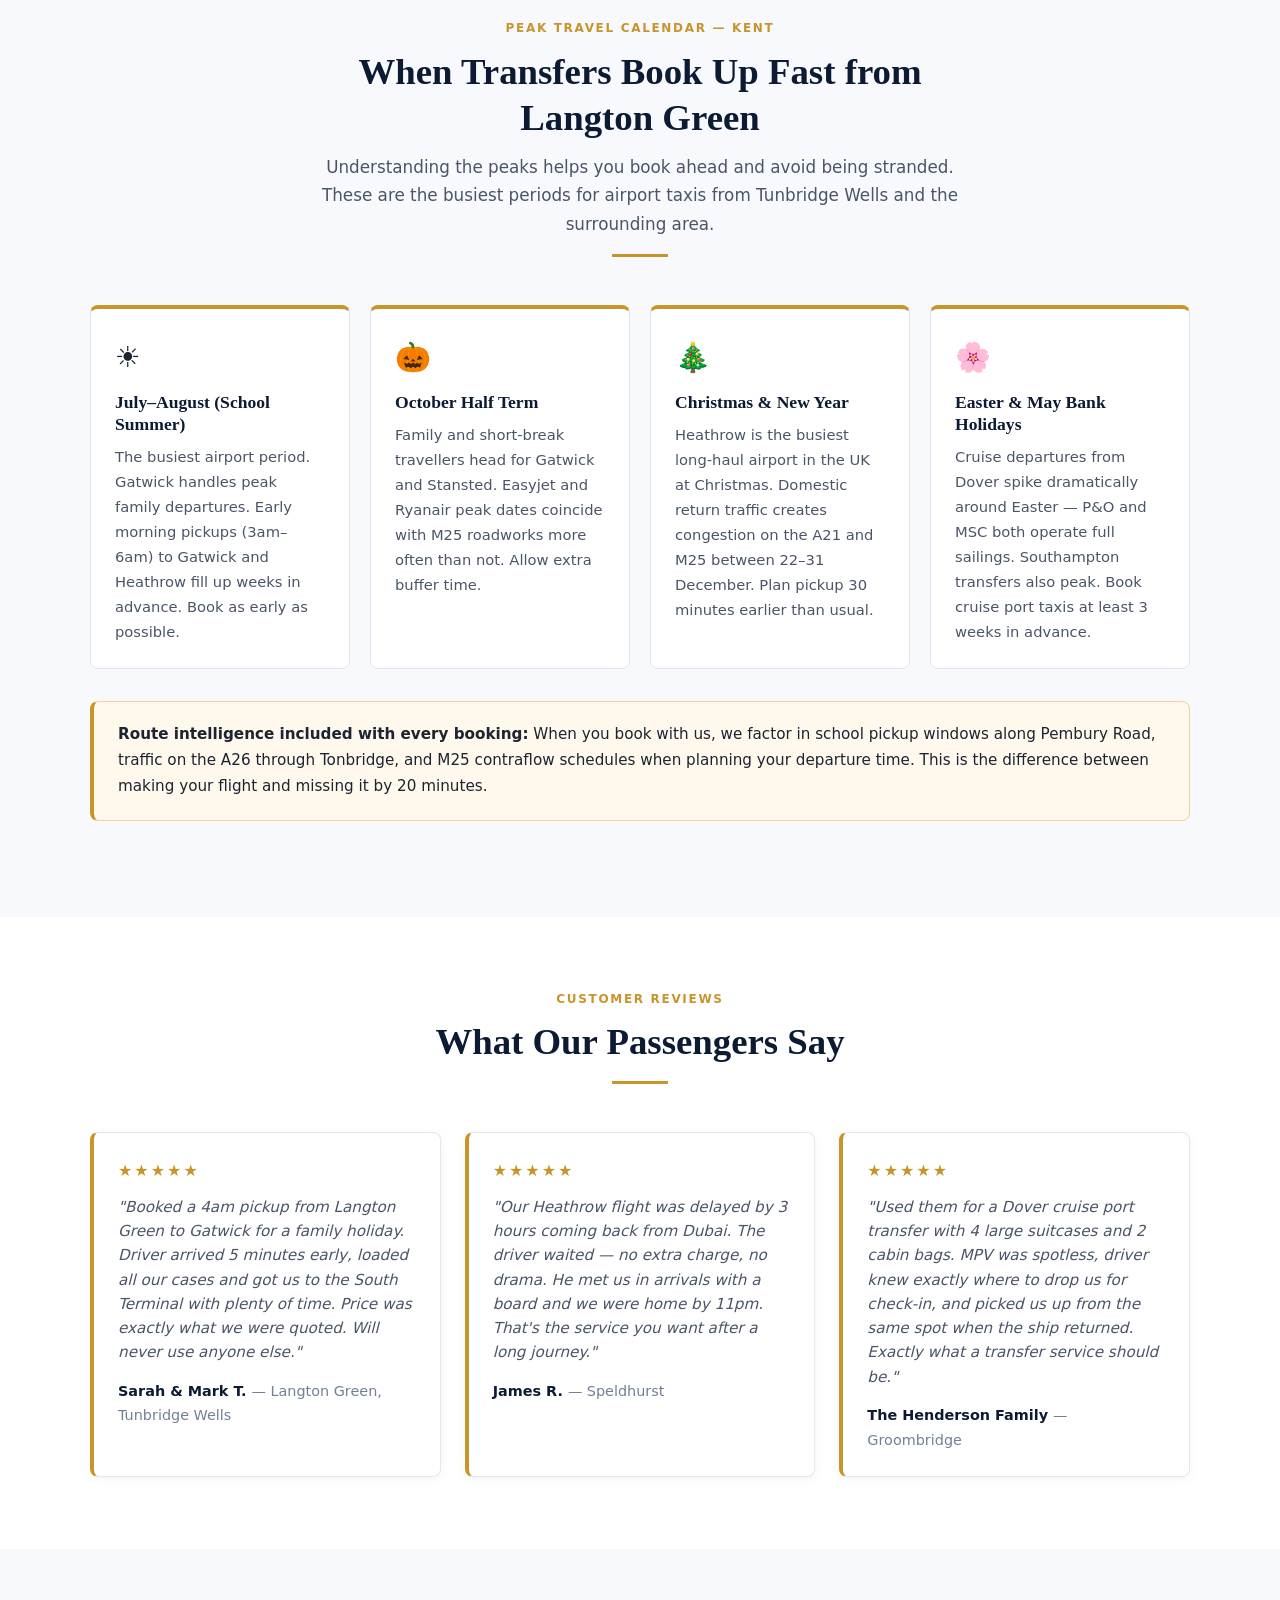
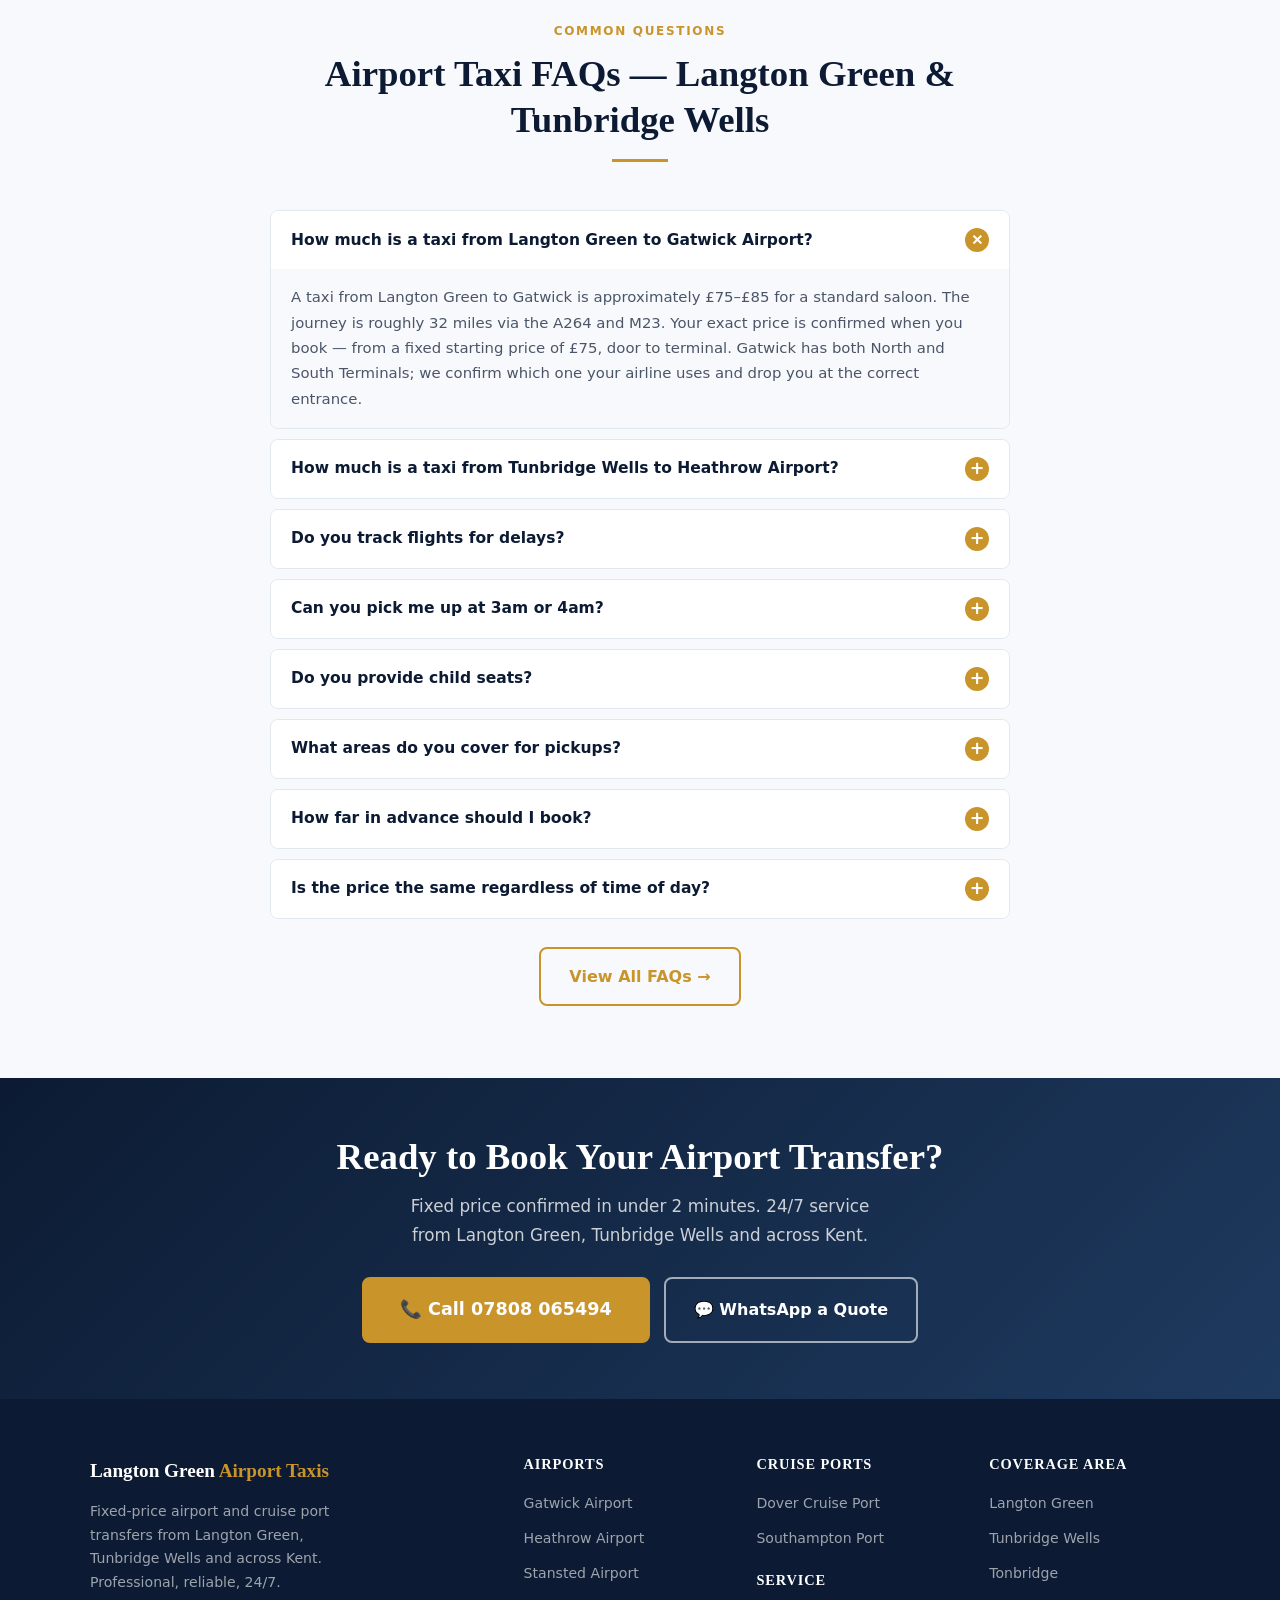
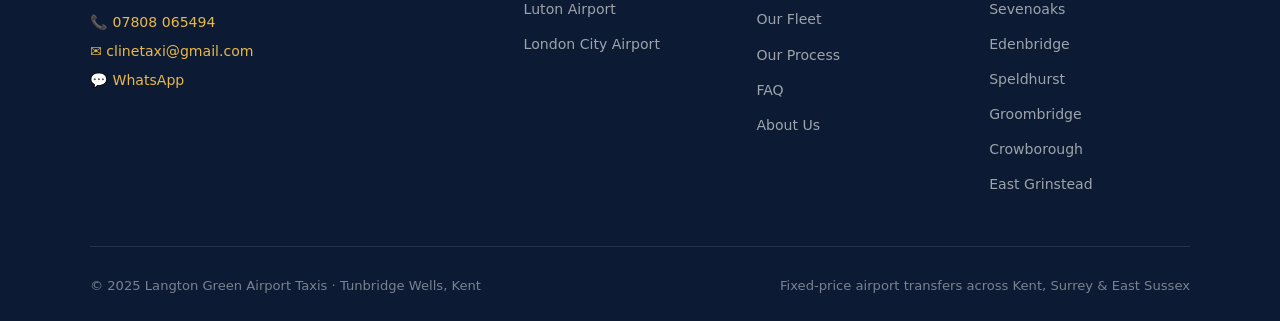
==== commit 93e2e7ae: "describe the change" ====
--- a/index.html
+++ b/index.html
@@ -4,16 +4,16 @@
 <meta charset="UTF-8">
 <meta name="viewport" content="width=device-width, initial-scale=1.0">
 <title>Langton Green Airport Taxis | Fixed-Price Kent Transfers</title>
-<meta name="description" content="Airport taxi from Langton Green & Tunbridge Wells. Fixed £2.50/km to Gatwick, Heathrow, Stansted, Luton, London City, Dover & Southampton. 24/7. Call 07808 065494.">
+<meta name="description" content="Airport taxi from Langton Green & Tunbridge Wells. Fixed prices to Gatwick, Heathrow, Stansted, Luton, London City, Dover & Southampton. 24/7. Call 07808 065494.">
 <meta name="keywords" content="airport taxi Langton Green, airport transfers Tunbridge Wells, Gatwick taxi Kent, Heathrow taxi Langton Green, airport transfers Kent, cruise transfer Kent, taxi 07808 065494">
 <meta property="og:type" content="website">
 <meta property="og:title" content="Langton Green Airport Taxis — Fixed Price to All 5 London Airports">
-<meta property="og:description" content="Professional airport transfers from Langton Green & Tunbridge Wells. Fixed £2.50/km, flight tracked, meet & greet. 24/7.">
+<meta property="og:description" content="Professional airport transfers from Langton Green & Tunbridge Wells. Fixed prices, flight tracked, meet & greet. 24/7.">
 <meta property="og:url" content="https://langtongreenairporttaxis.co.uk/">
 <meta property="og:site_name" content="Langton Green Airport Taxis">
 <meta name="twitter:card" content="summary">
 <meta name="twitter:title" content="Langton Green Airport Taxis — Fixed Price to All 5 London Airports">
-<meta name="twitter:description" content="Professional airport transfers from Langton Green & Tunbridge Wells. Fixed £2.50/km, flight tracked, meet & greet. 24/7.">
+<meta name="twitter:description" content="Professional airport transfers from Langton Green & Tunbridge Wells. Fixed prices, flight tracked, meet & greet. 24/7.">
 <link rel="canonical" href="https://langtongreenairporttaxis.co.uk/">
 <link rel="stylesheet" href="style.css">
 <script type="application/ld+json">
@@ -50,12 +50,12 @@
     {
       "@type": "Question",
       "name": "How much is a taxi from Langton Green to Gatwick Airport?",
-      "acceptedAnswer": {"@type": "Answer", "text": "A taxi from Langton Green to Gatwick Airport is approximately £75–£85 for a standard saloon at our fixed rate of £2.50 per km. The journey is roughly 32 miles via the A264 and M23. Your exact price is confirmed before you book — no surprises."}
+      "acceptedAnswer": {"@type": "Answer", "text": "A taxi from Langton Green to Gatwick Airport is approximately £75–£85 for a standard saloon at a fixed starting price of £75. The journey is roughly 32 miles via the A264 and M23. Your exact price is confirmed before you book — no surprises."}
     },
     {
       "@type": "Question",
       "name": "Do you offer fixed-price airport transfers from Tunbridge Wells?",
-      "acceptedAnswer": {"@type": "Answer", "text": "Yes. All our airport transfers are fixed at £2.50 per km, calculated on your exact pickup address to the airport terminal. The price is confirmed before you travel — no meter running, no peak-time surcharges."}
+      "acceptedAnswer": {"@type": "Answer", "text": "Yes. All our airport transfers are offered at a fixed price agreed before you travel, calculated from your exact pickup address to the airport terminal. The price is confirmed before you travel — no meter running, no peak-time surcharges."}
     },
     {
       "@type": "Question",
@@ -135,7 +135,7 @@
           <a href="https://wa.me/447808065494?text=Hi, I need an airport transfer quote" class="btn btn-outline-white">💬 WhatsApp a Quote</a>
         </div>
         <div class="hero-badges">
-          <span class="h-badge"><strong>£2.50/km</strong> Fixed Rate</span>
+          <span class="h-badge"><strong>From £75</strong> Fixed Price</span>
           <span class="h-badge"><strong>24/7</strong> Service</span>
           <span class="h-badge"><strong>✈</strong> Flight Tracked</span>
           <span class="h-badge"><strong>🪧</strong> Meet & Greet</span>
@@ -144,8 +144,8 @@
       </div>
       <div class="hero-card">
         <h3>Typical Prices from Langton Green</h3>
-        <div class="price-big">£2.50</div>
-        <div class="price-label">per km — fully calculated upfront, all-inclusive</div>
+        <div class="price-big">From £75</div>
+        <div class="price-label">fixed and confirmed upfront, all-inclusive</div>
         <ul class="airport-list">
           <li>✈️ Gatwick Airport <span>~£80</span></li>
           <li>✈️ Heathrow Airport <span>~£125</span></li>
@@ -169,7 +169,7 @@
       <div class="t-item"><span class="t-num">5</span><span class="t-label">London Airports</span></div>
       <div class="t-item"><span class="t-num">2</span><span class="t-label">Cruise Ports</span></div>
       <div class="t-item"><span class="t-num">24/7</span><span class="t-label">Always Available</span></div>
-      <div class="t-item"><span class="t-num">£2.50</span><span class="t-label">Per km Fixed</span></div>
+      <div class="t-item"><span class="t-num">From £75</span><span class="t-label">Fixed Price</span></div>
       <div class="t-item"><span class="t-num">0</span><span class="t-label">Hidden Charges</span></div>
     </div>
   </div>
@@ -221,7 +221,7 @@
       <div class="service-card">
         <span class="sc-icon">💷</span>
         <h3>Fixed Price — Confirmed at Booking</h3>
-        <p>Your fare is calculated at £2.50/km from your door to your terminal. It never goes up. No meter running, no peak-time loading, no surcharge if the motorway is slow. What we quote is what you pay.</p>
+        <p>Your fare is a fixed price, confirmed from your door to your terminal before you travel. It never goes up. No meter running, no peak-time loading, no surcharge if the motorway is slow. What we quote is what you pay.</p>
       </div>
       <div class="service-card">
         <span class="sc-icon">✈️</span>
@@ -308,7 +308,7 @@
           </tr>
           <tr class="us-row">
             <td><strong>🚖 Langton Green Airport Taxis</strong></td>
-            <td class="yes">✓ £2.50/km confirmed</td>
+            <td class="yes">✓ Fixed price confirmed</td>
             <td class="yes">✓ Live tracking</td>
             <td class="yes">✓ Always included</td>
             <td class="yes">✓ Free, pre-fitted</td>
@@ -397,7 +397,7 @@
           <div class="step-num-circle">1</div>
           <div class="step-body">
             <h4>Quick Quote by Phone or WhatsApp (2 minutes)</h4>
-            <p>Call or message with your pickup address, airport, date and flight number. We confirm your price immediately — £2.50/km, all-in. No forms, no waiting, no hidden booking fee.</p>
+            <p>Call or message with your pickup address, airport, date and flight number. We confirm your price immediately — fixed, all-in. No forms, no waiting, no hidden booking fee.</p>
           </div>
         </div>
         <div class="step-row">
@@ -521,7 +521,7 @@
     <div style="max-width:740px; margin:0 auto;">
       <div class="faq-item open">
         <div class="faq-q" onclick="toggleFaq(this)">How much is a taxi from Langton Green to Gatwick Airport?<span class="faq-toggle">+</span></div>
-        <div class="faq-a"><p>A taxi from Langton Green to Gatwick is approximately £75–£85 for a standard saloon. The journey is roughly 32 miles via the A264 and M23. Your exact price is confirmed when you book — calculated at £2.50/km from your door to your terminal. Gatwick has both North and South Terminals; we confirm which one your airline uses and drop you at the correct entrance.</p></div>
+        <div class="faq-a"><p>A taxi from Langton Green to Gatwick is approximately £75–£85 for a standard saloon. The journey is roughly 32 miles via the A264 and M23. Your exact price is confirmed when you book — from a fixed starting price of £75, door to terminal. Gatwick has both North and South Terminals; we confirm which one your airline uses and drop you at the correct entrance.</p></div>
       </div>
       <div class="faq-item">
         <div class="faq-q" onclick="toggleFaq(this)">How much is a taxi from Tunbridge Wells to Heathrow Airport?<span class="faq-toggle">+</span></div>
@@ -549,7 +549,7 @@
       </div>
       <div class="faq-item">
         <div class="faq-q" onclick="toggleFaq(this)">Is the price the same regardless of time of day?<span class="faq-toggle">+</span></div>
-        <div class="faq-a"><p>Yes. Our fixed £2.50/km rate applies 24 hours a day, 7 days a week, 365 days a year. There are no peak surcharges, no night rates and no Sunday premiums. The price you're quoted when you book is the price you pay when you arrive.</p></div>
+        <div class="faq-a"><p>Yes. Our fixed prices apply 24 hours a day, 7 days a week, 365 days a year. There are no peak surcharges, no night rates and no Sunday premiums. The price you're quoted when you book is the price you pay when you arrive.</p></div>
       </div>
     </div>
     <div style="text-align:center; margin-top:28px;">
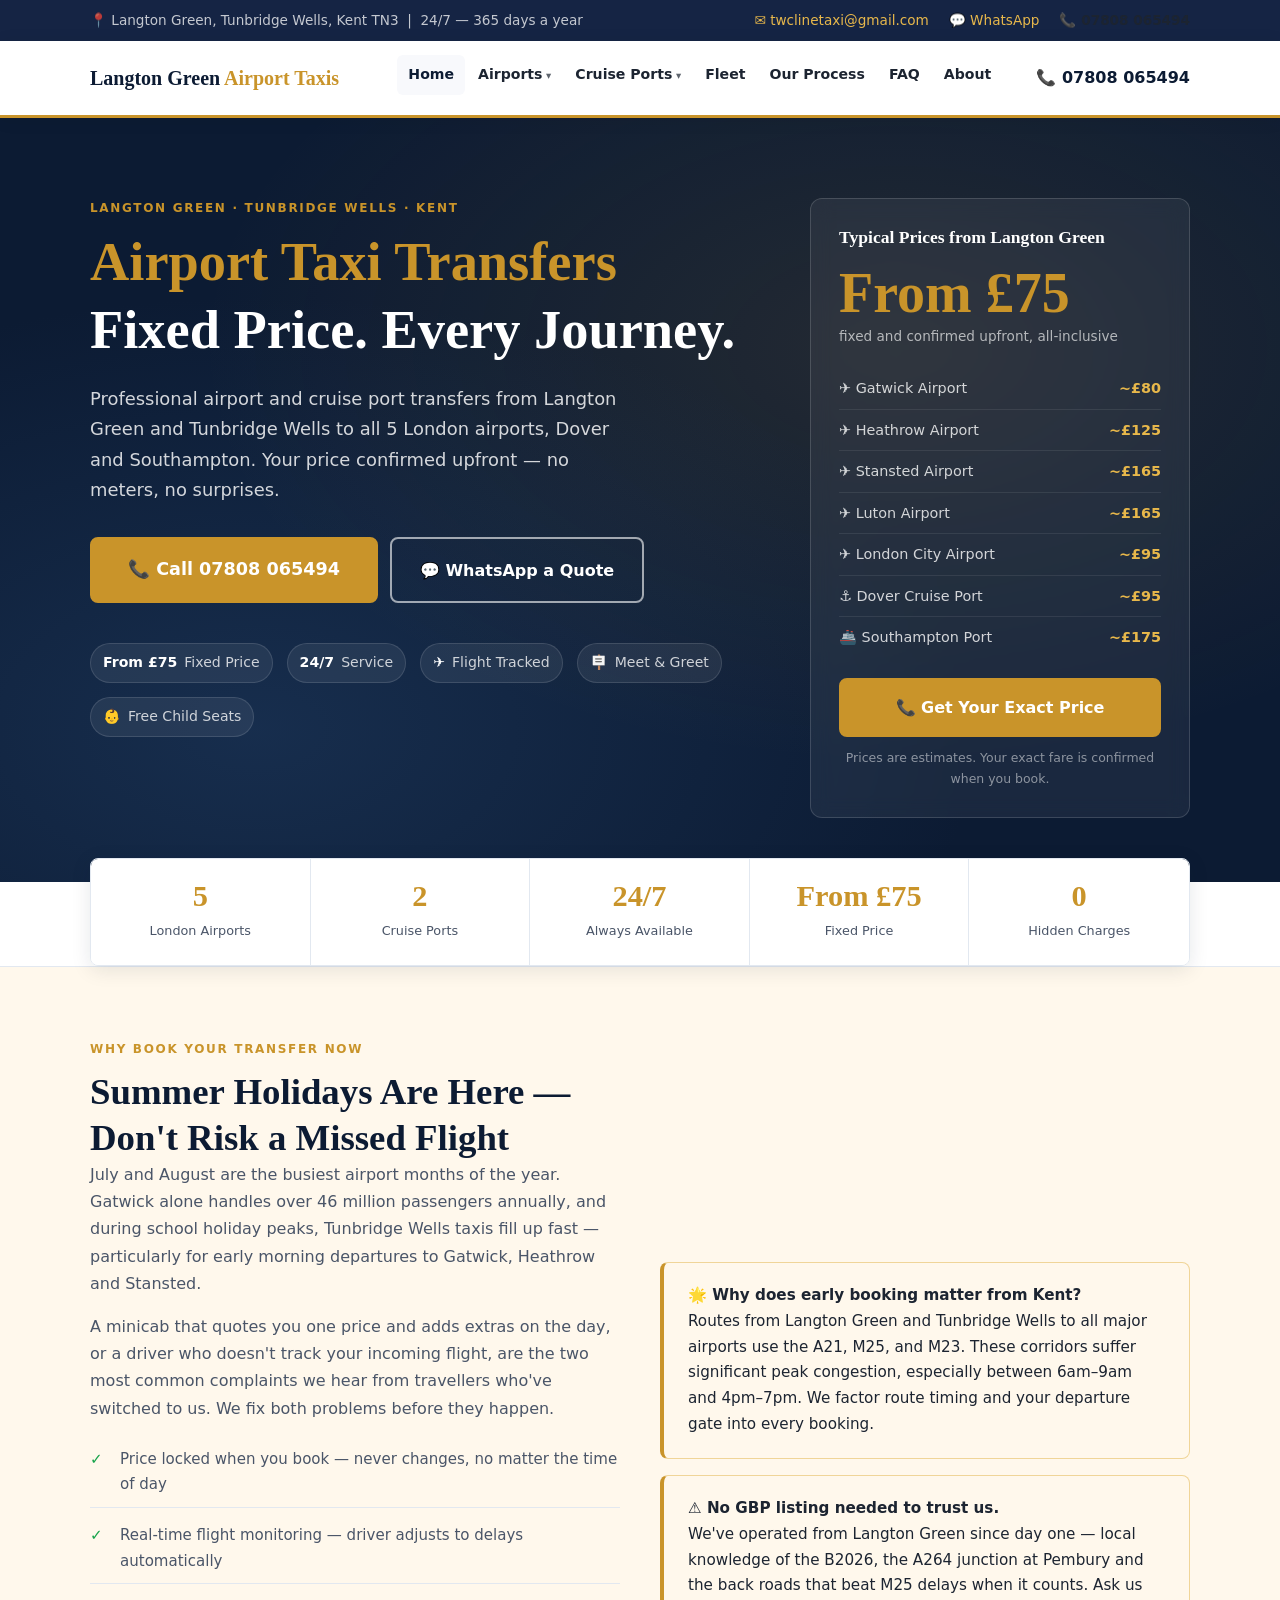
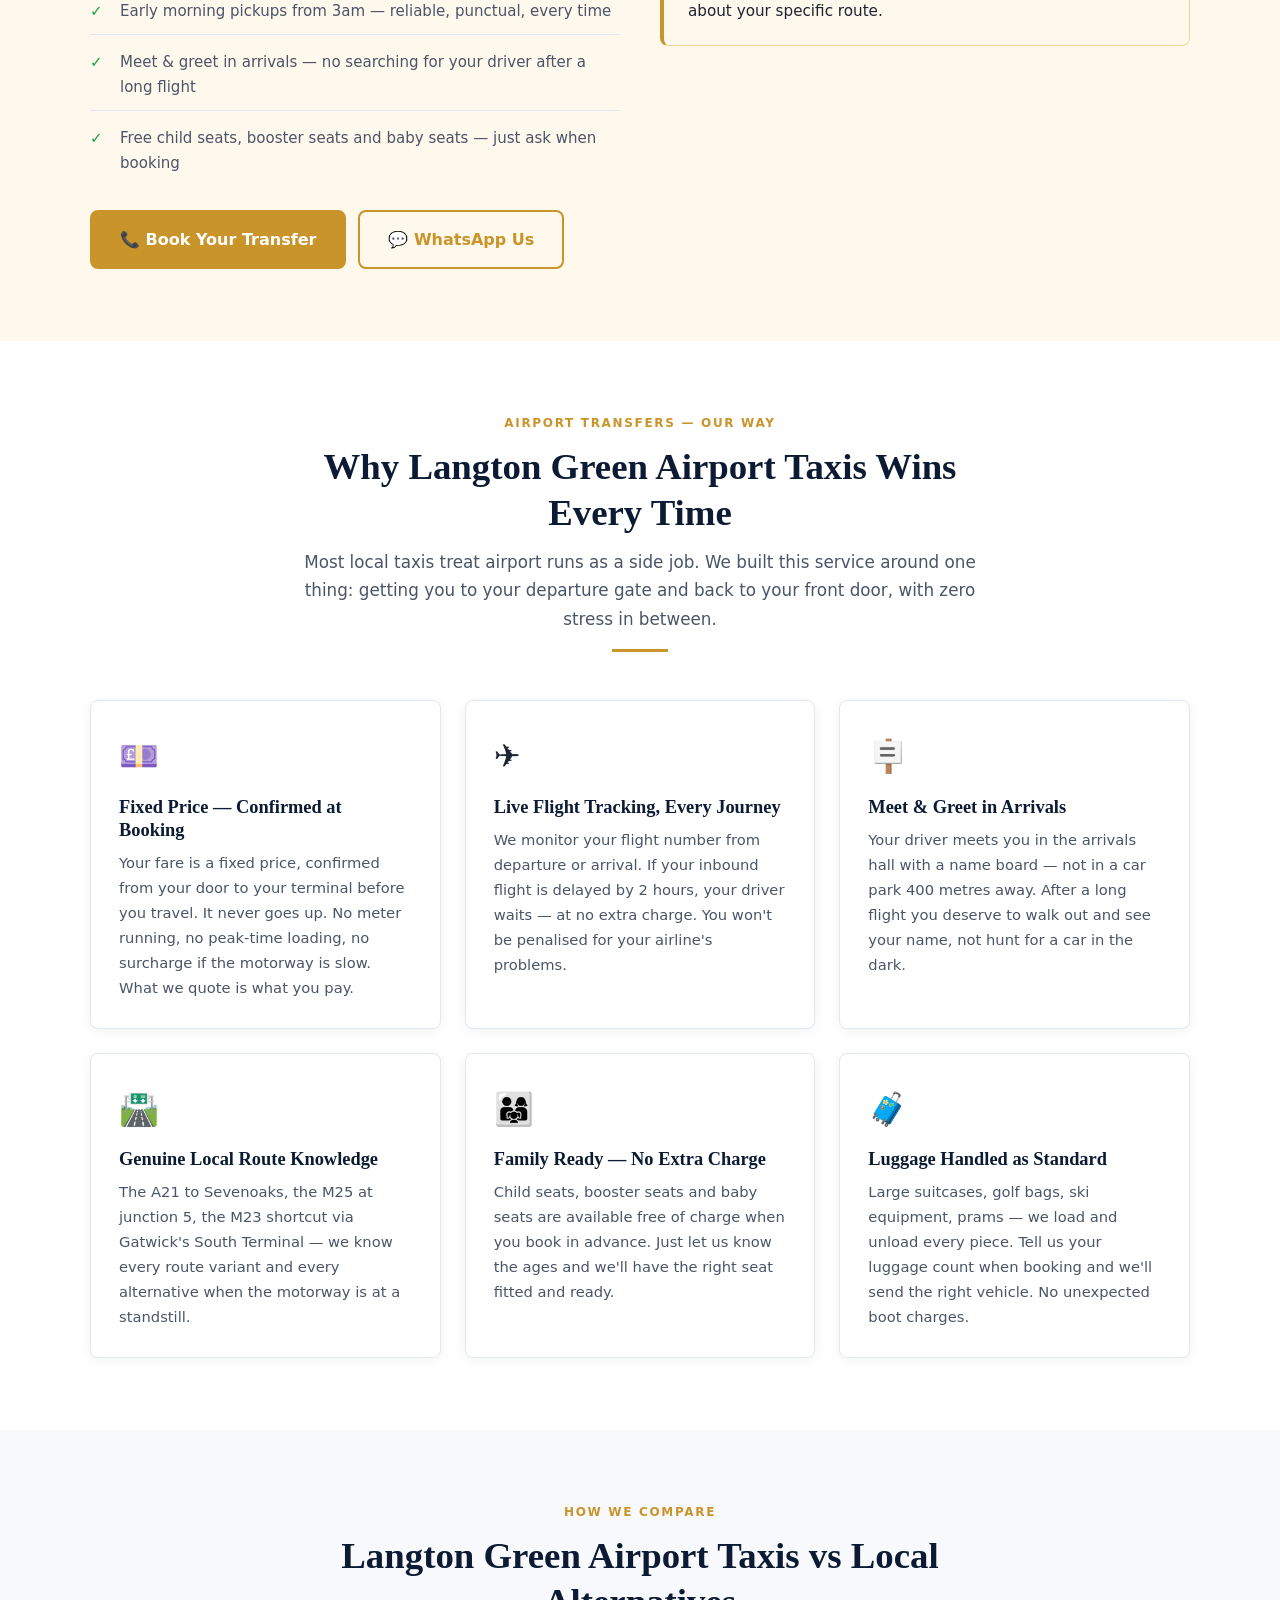
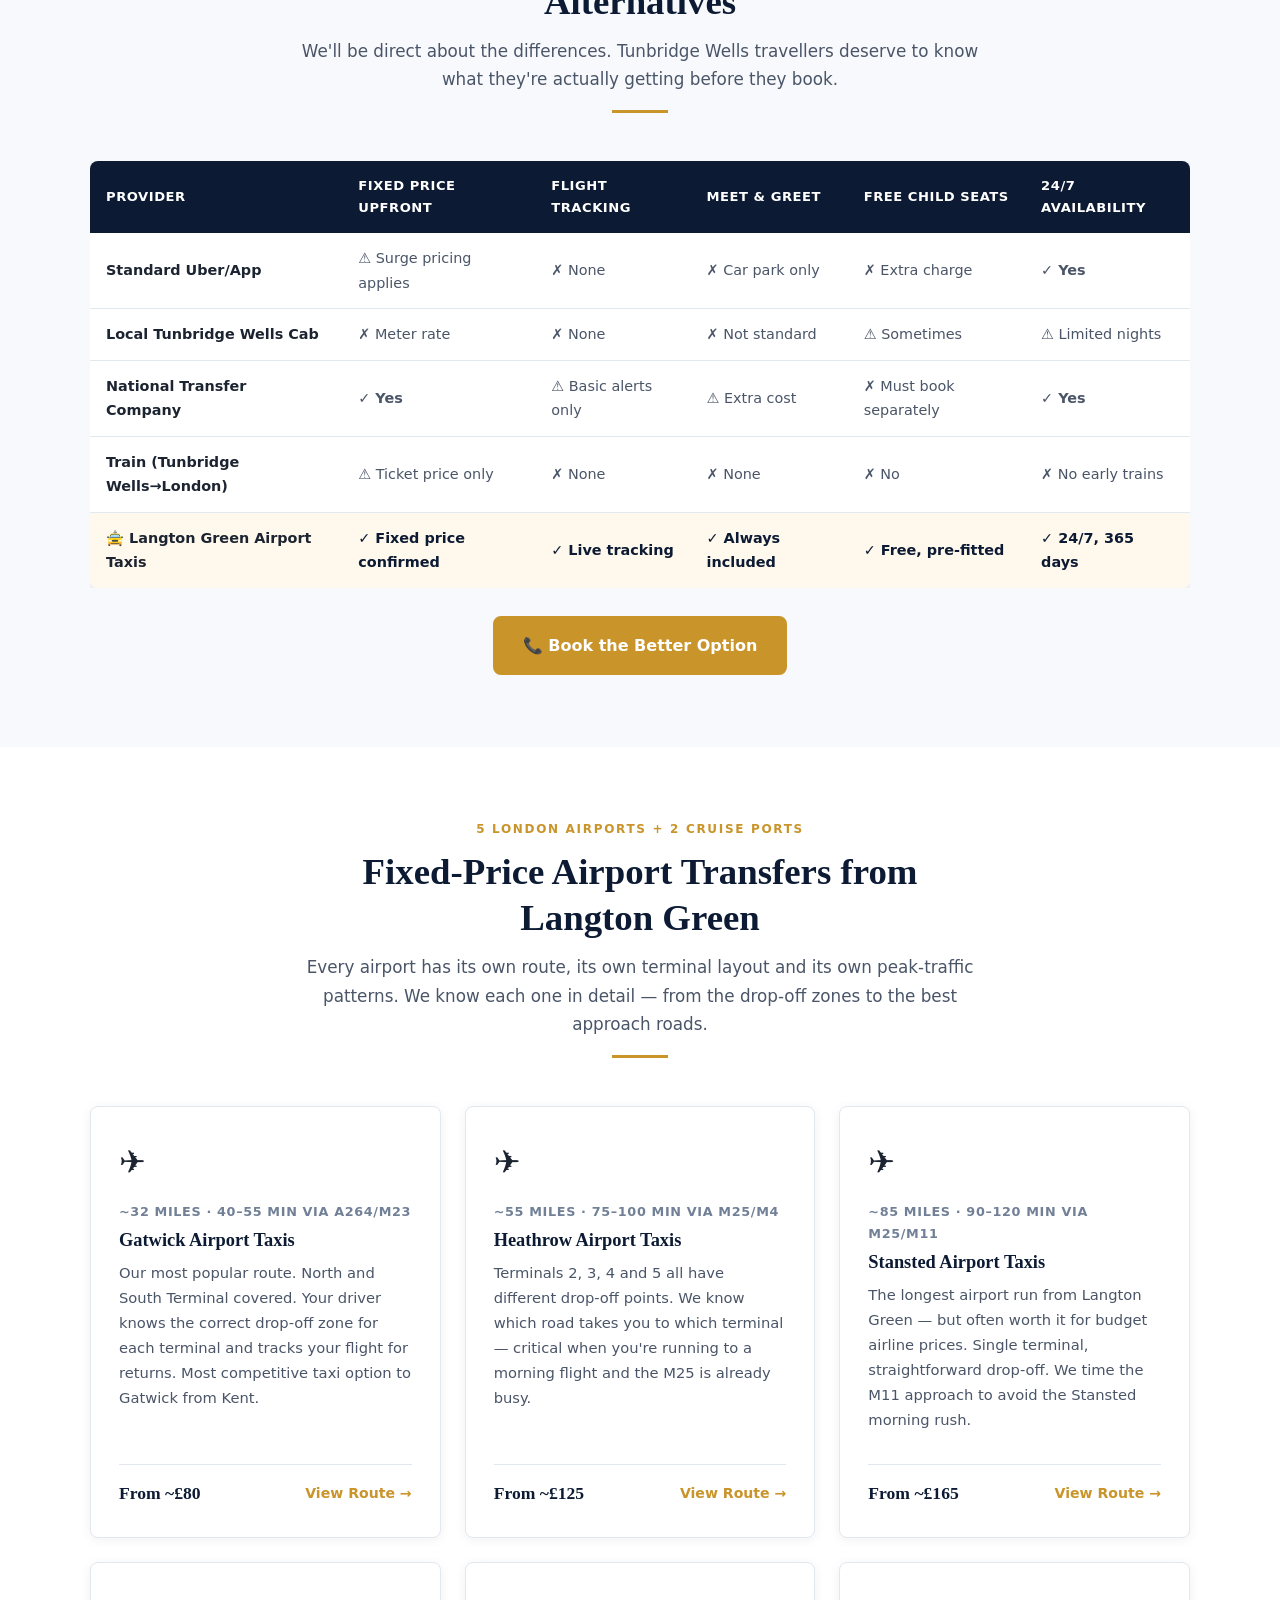
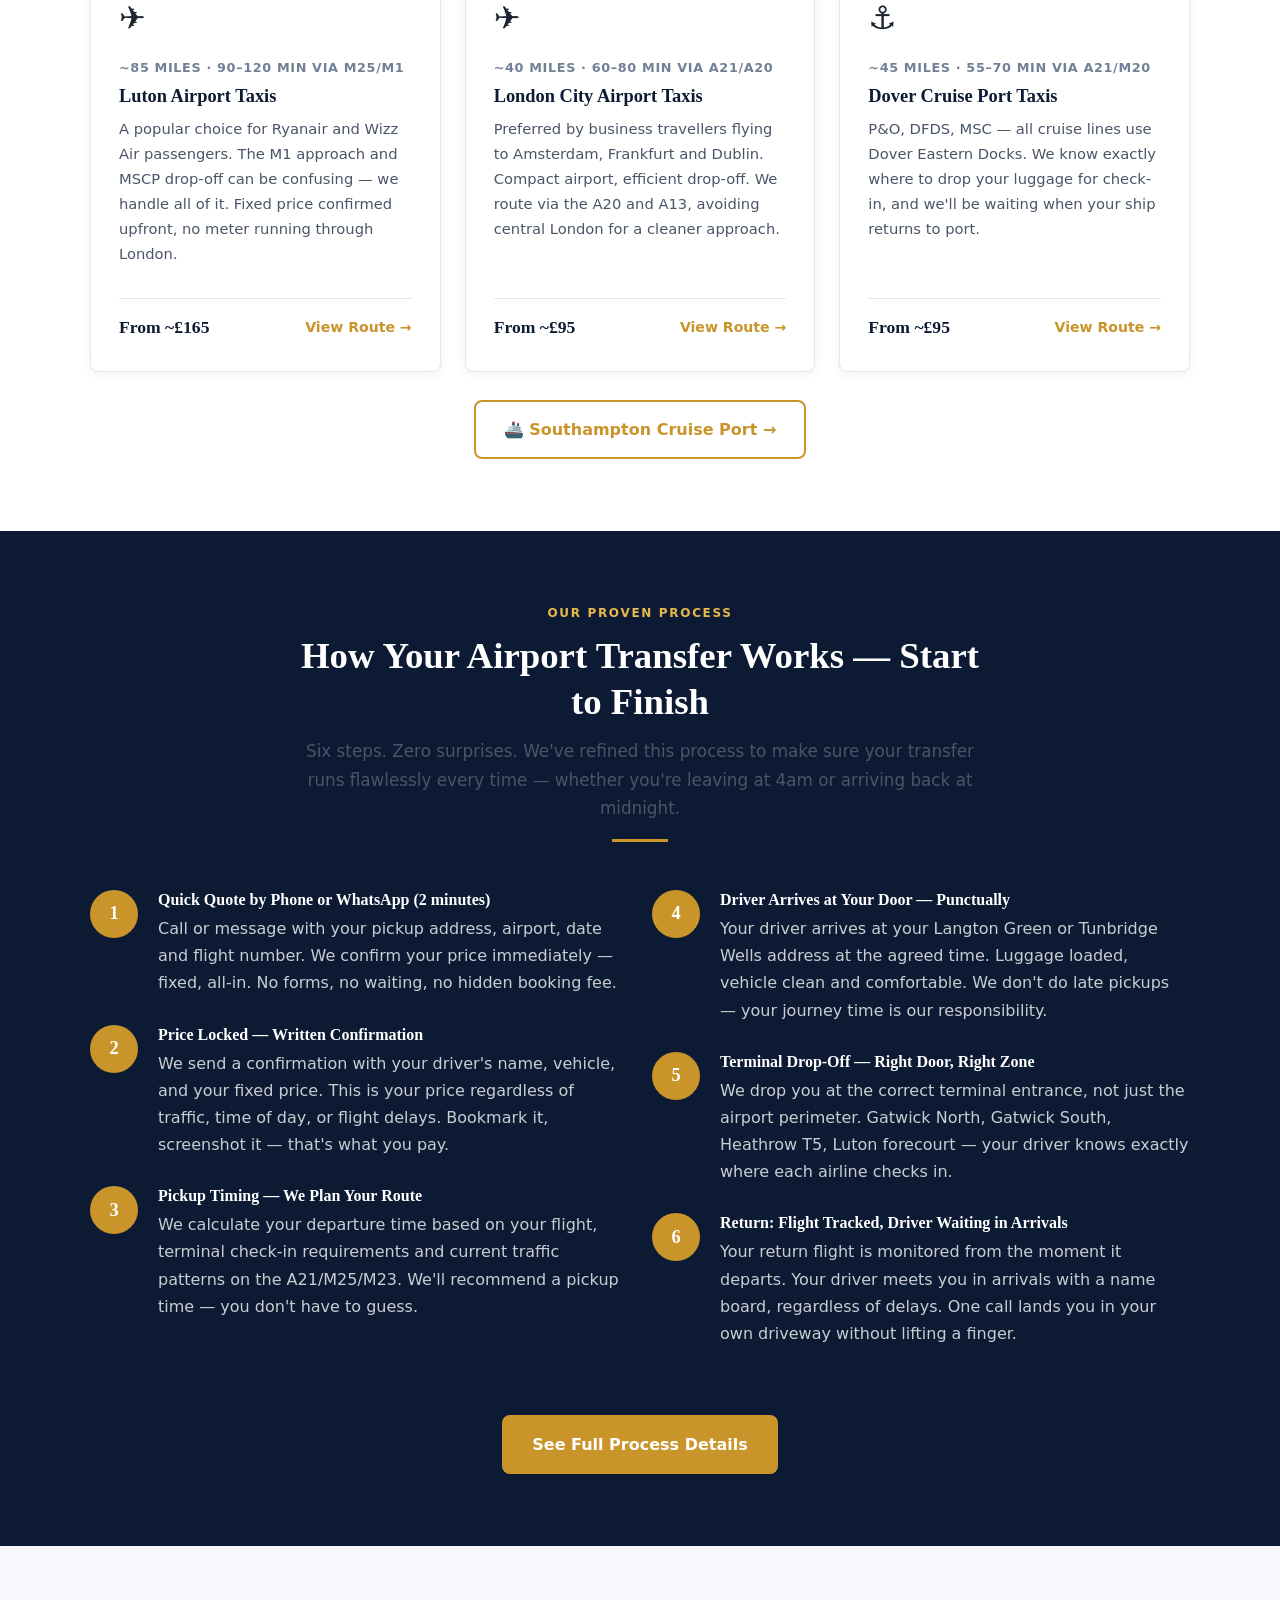
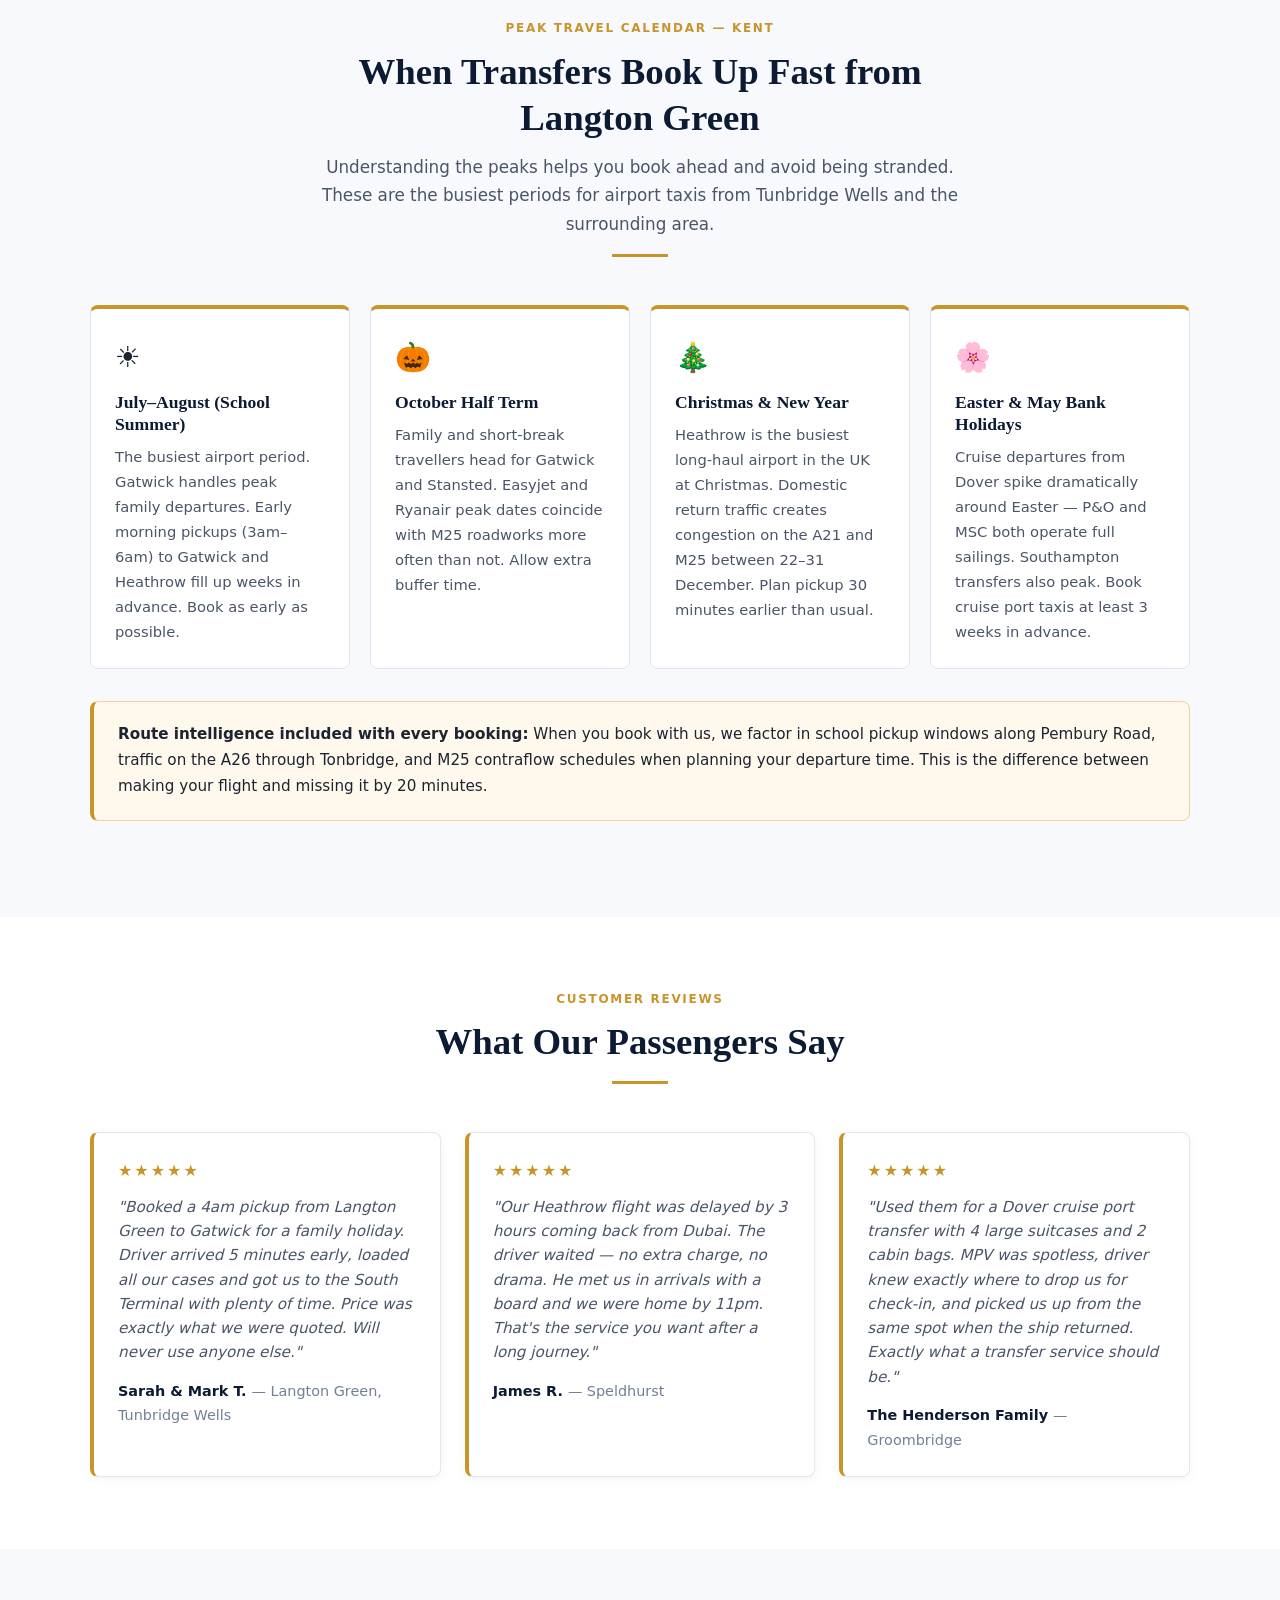
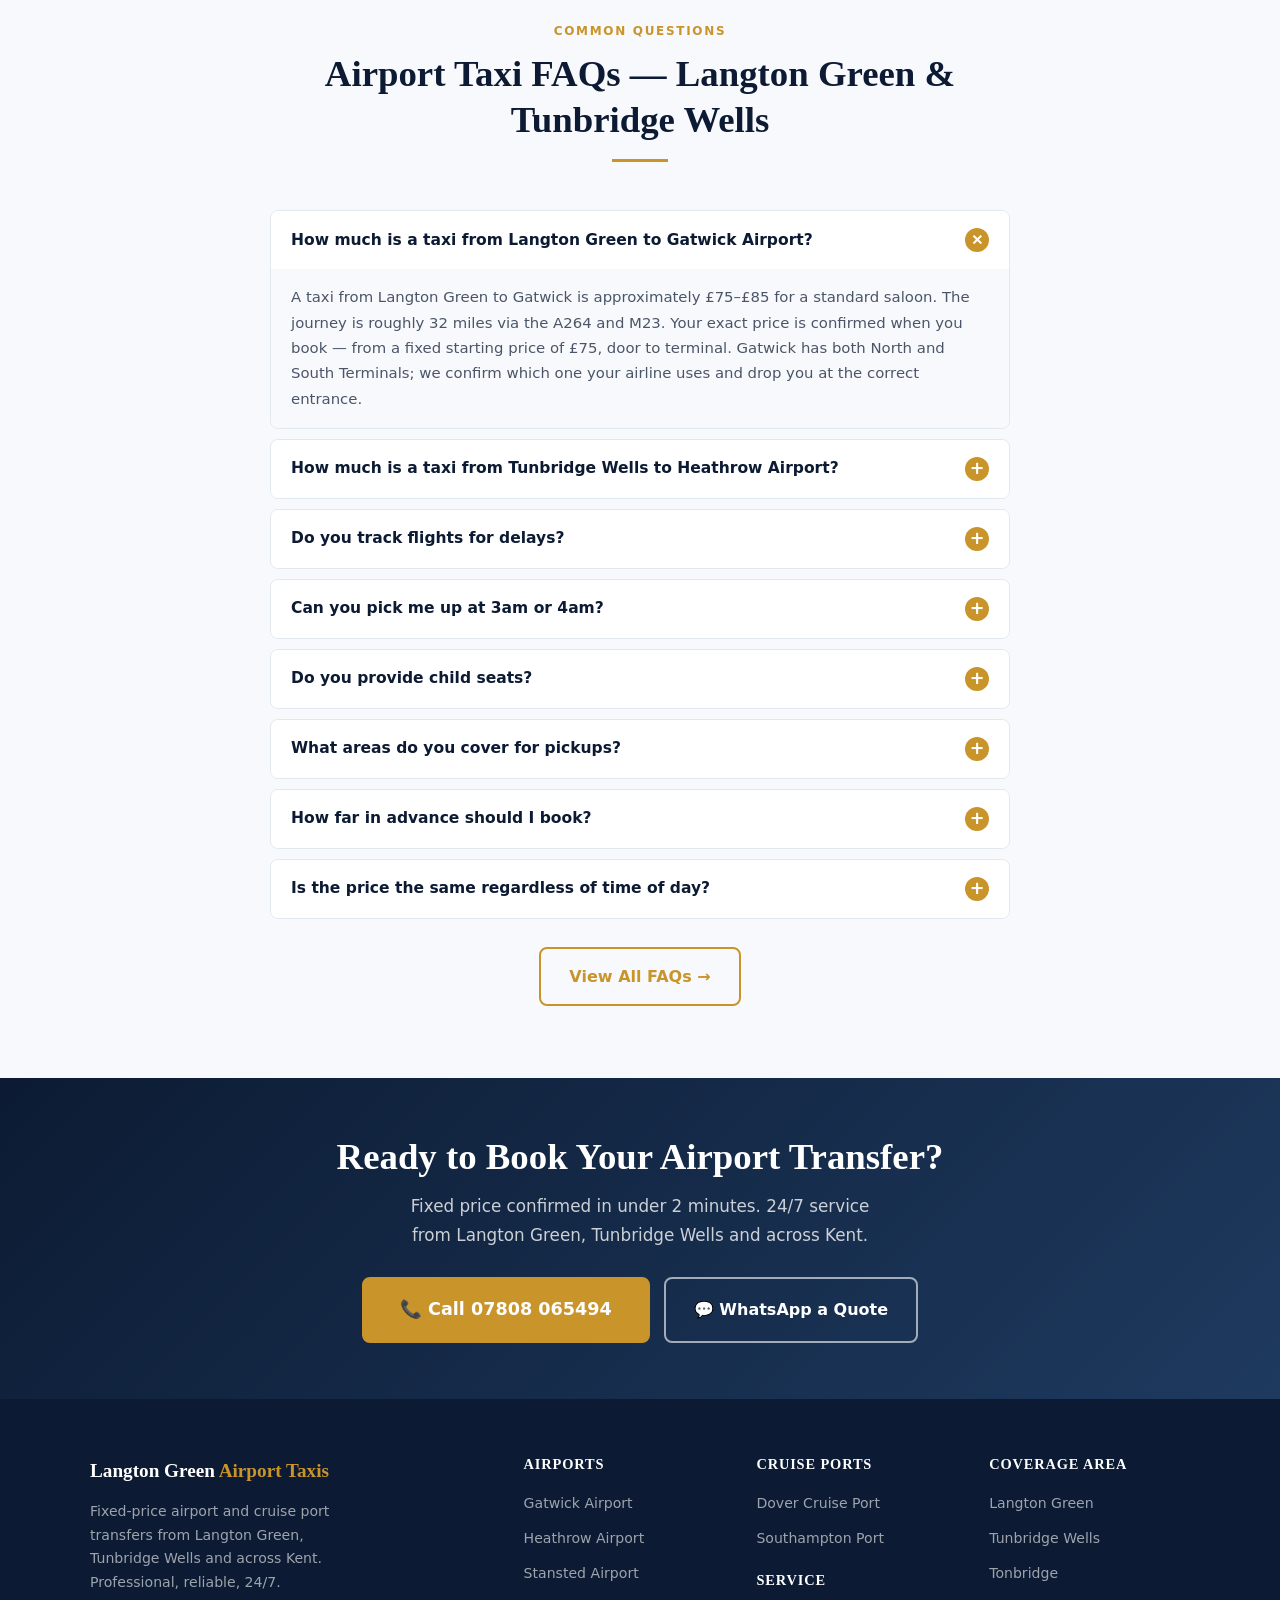
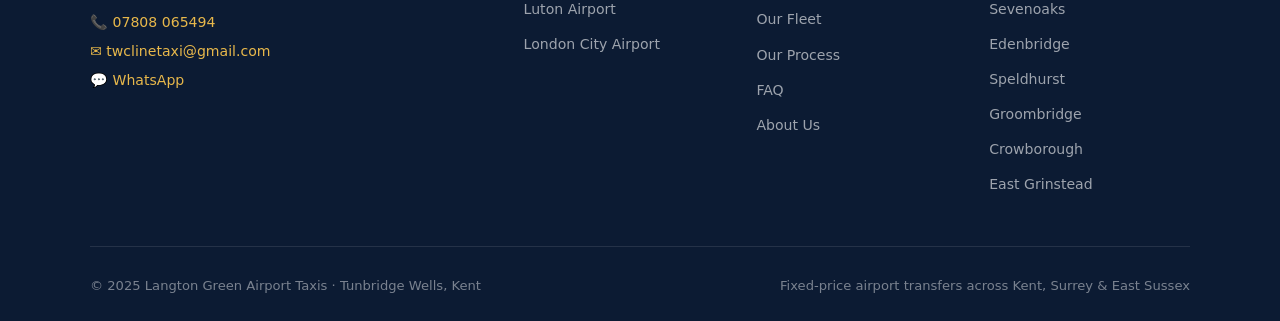
==== commit 79f2d2ab: "Fix email to twclinetaxi@gmail.com" ====
--- a/index.html
+++ b/index.html
@@ -24,7 +24,7 @@
   "description": "Fixed-price airport and cruise port taxi transfers from Langton Green and Tunbridge Wells, Kent to all 5 London airports, Dover and Southampton.",
   "url": "https://langtongreenairporttaxis.co.uk/",
   "telephone": "+447808065494",
-  "email": "clinetaxi@gmail.com",
+  "email": "twclinetaxi@gmail.com",
   "areaServed": ["Langton Green", "Tunbridge Wells", "Kent", "Surrey", "Sussex"],
   "priceRange": "From £60",
   "openingHours": "Mo-Su 00:00-23:59",
@@ -78,7 +78,7 @@
   <div class="container topbar-inner">
     <span>📍 Langton Green, Tunbridge Wells, Kent TN3 &nbsp;|&nbsp; 24/7 — 365 days a year</span>
     <div class="topbar-right">
-      <a href="mailto:clinetaxi@gmail.com">✉ clinetaxi@gmail.com</a>
+      <a href="mailto:twclinetaxi@gmail.com">✉ twclinetaxi@gmail.com</a>
       <a href="https://wa.me/447808065494">💬 WhatsApp</a>
       <a href="tel:+447808065494"><strong>📞 07808 065494</strong></a>
     </div>
@@ -579,7 +579,7 @@
         <p>Fixed-price airport and cruise port transfers from Langton Green, Tunbridge Wells and across Kent. Professional, reliable, 24/7.</p>
         <div class="footer-contact">
           <a href="tel:+447808065494">📞 07808 065494</a>
-          <a href="mailto:clinetaxi@gmail.com">✉ clinetaxi@gmail.com</a>
+          <a href="mailto:twclinetaxi@gmail.com">✉ twclinetaxi@gmail.com</a>
           <a href="https://wa.me/447808065494">💬 WhatsApp</a>
         </div>
       </div>
@@ -645,3 +645,4 @@
 </script>
 </body>
 </html>
+
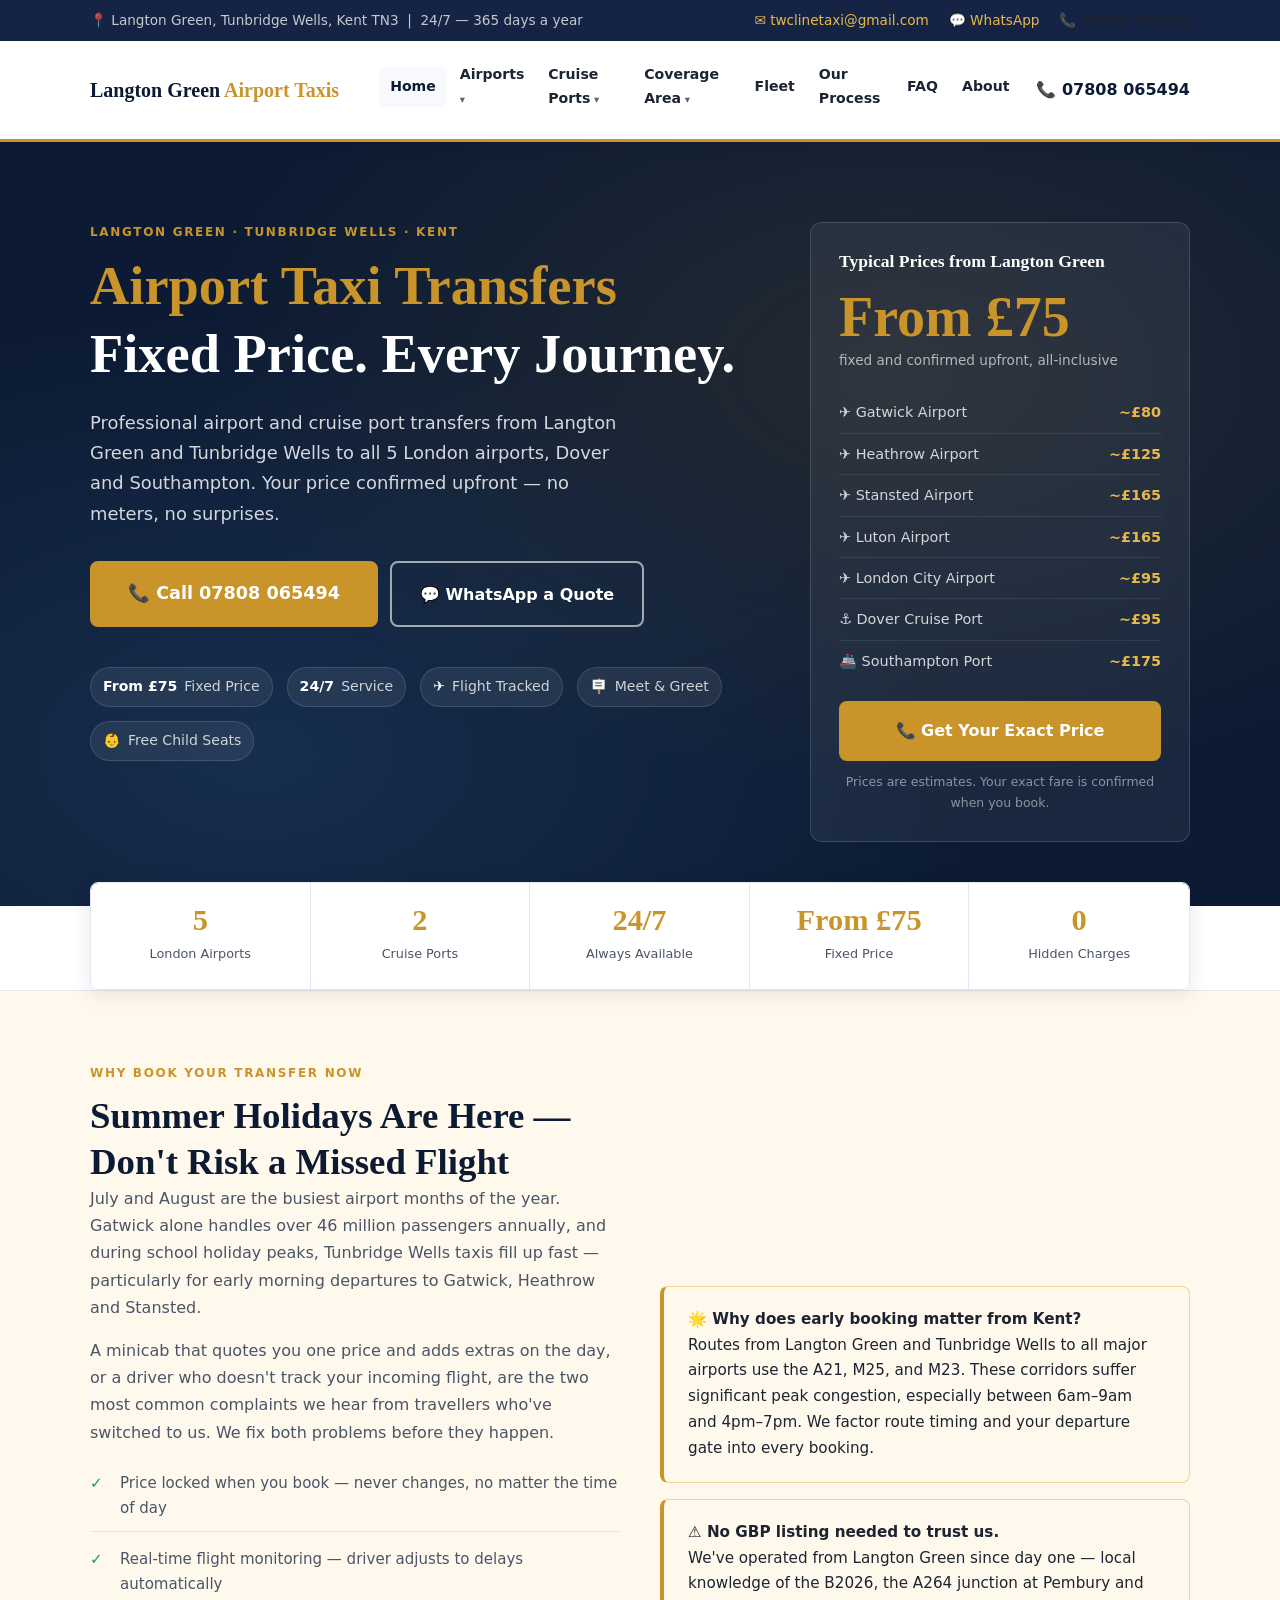
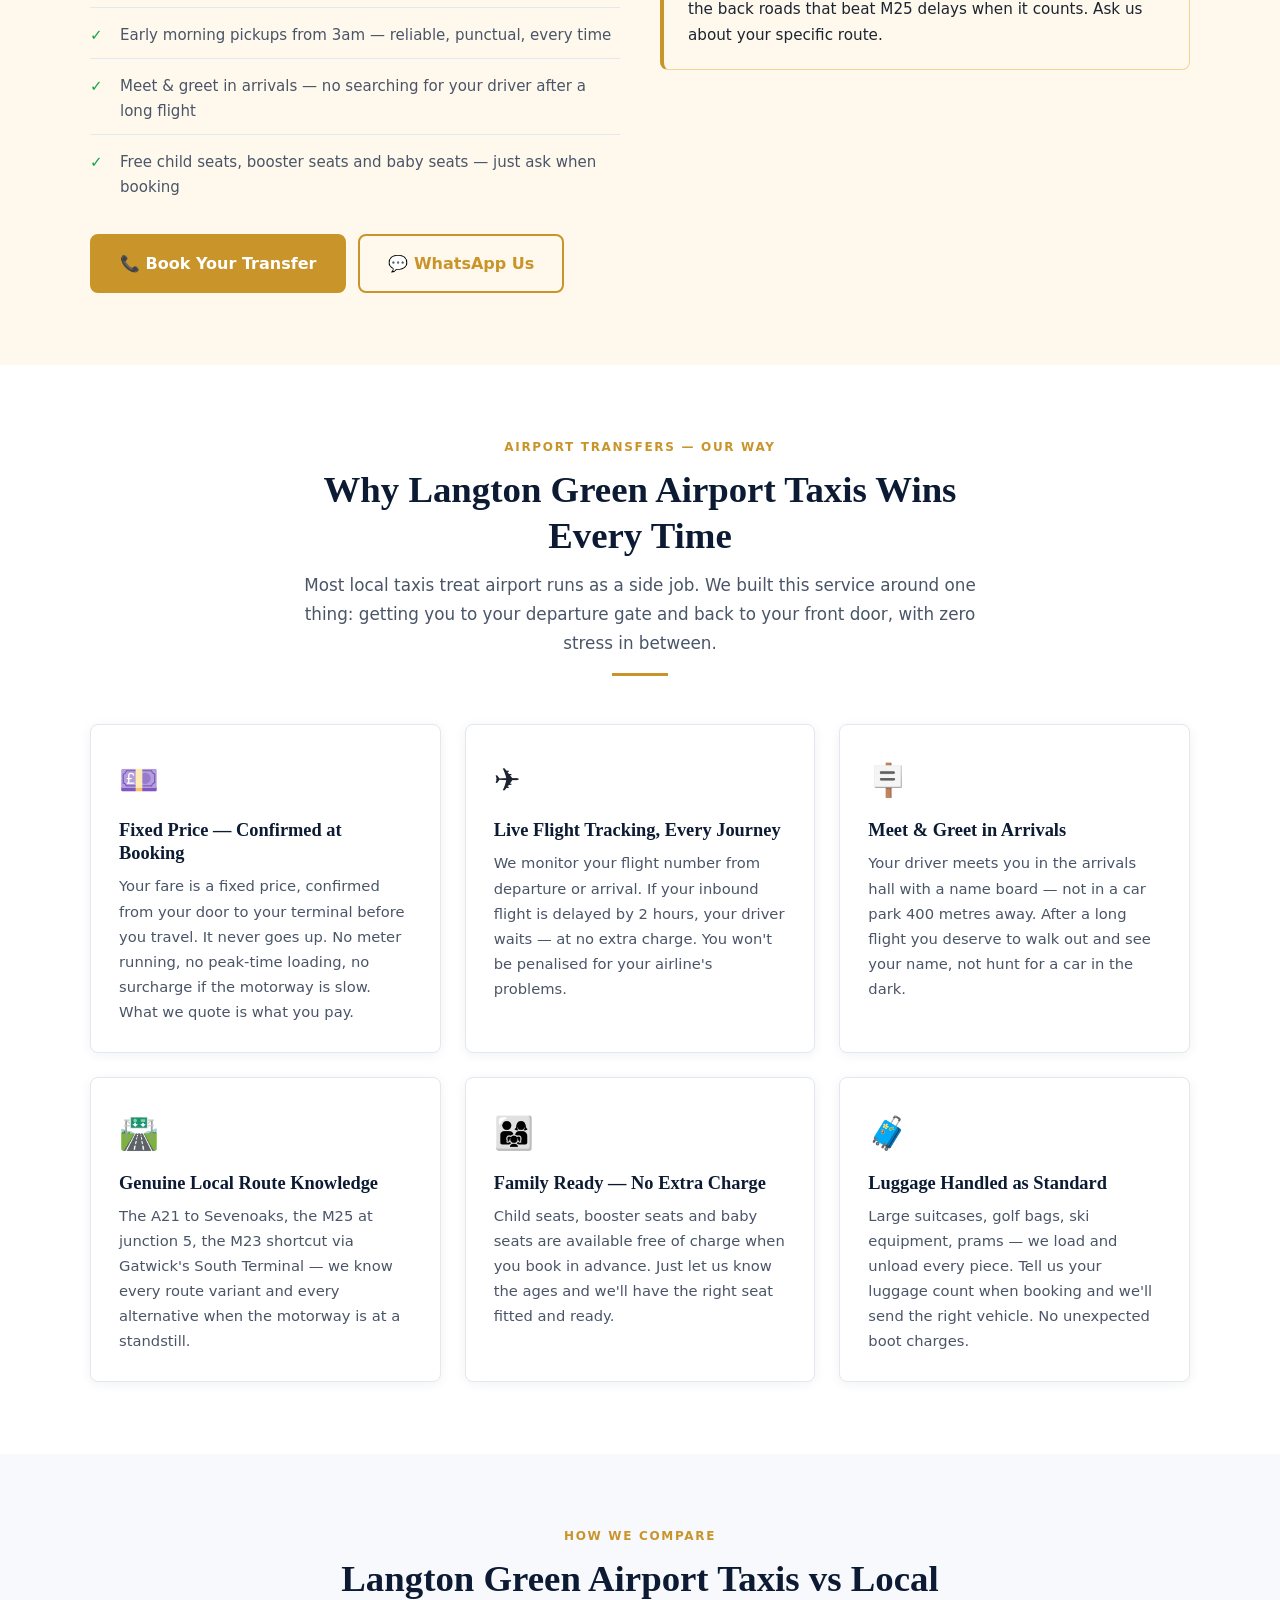
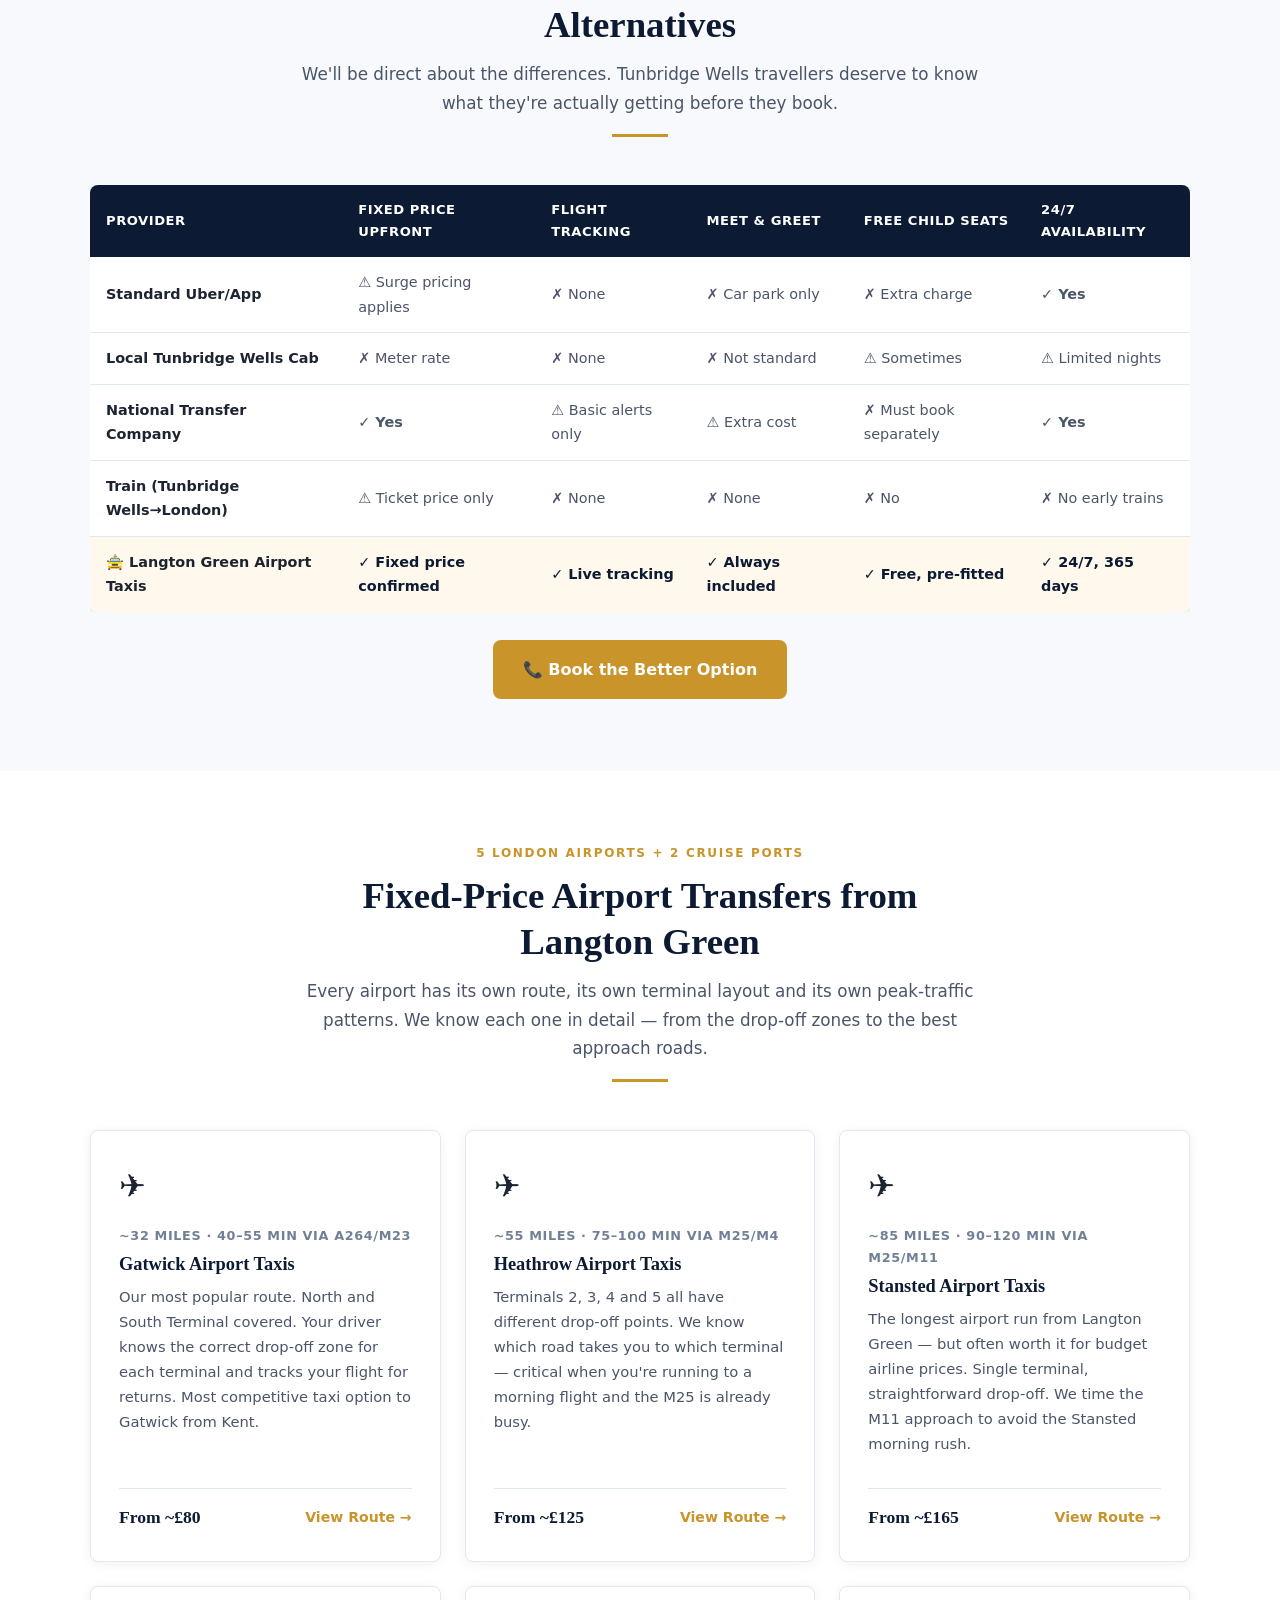
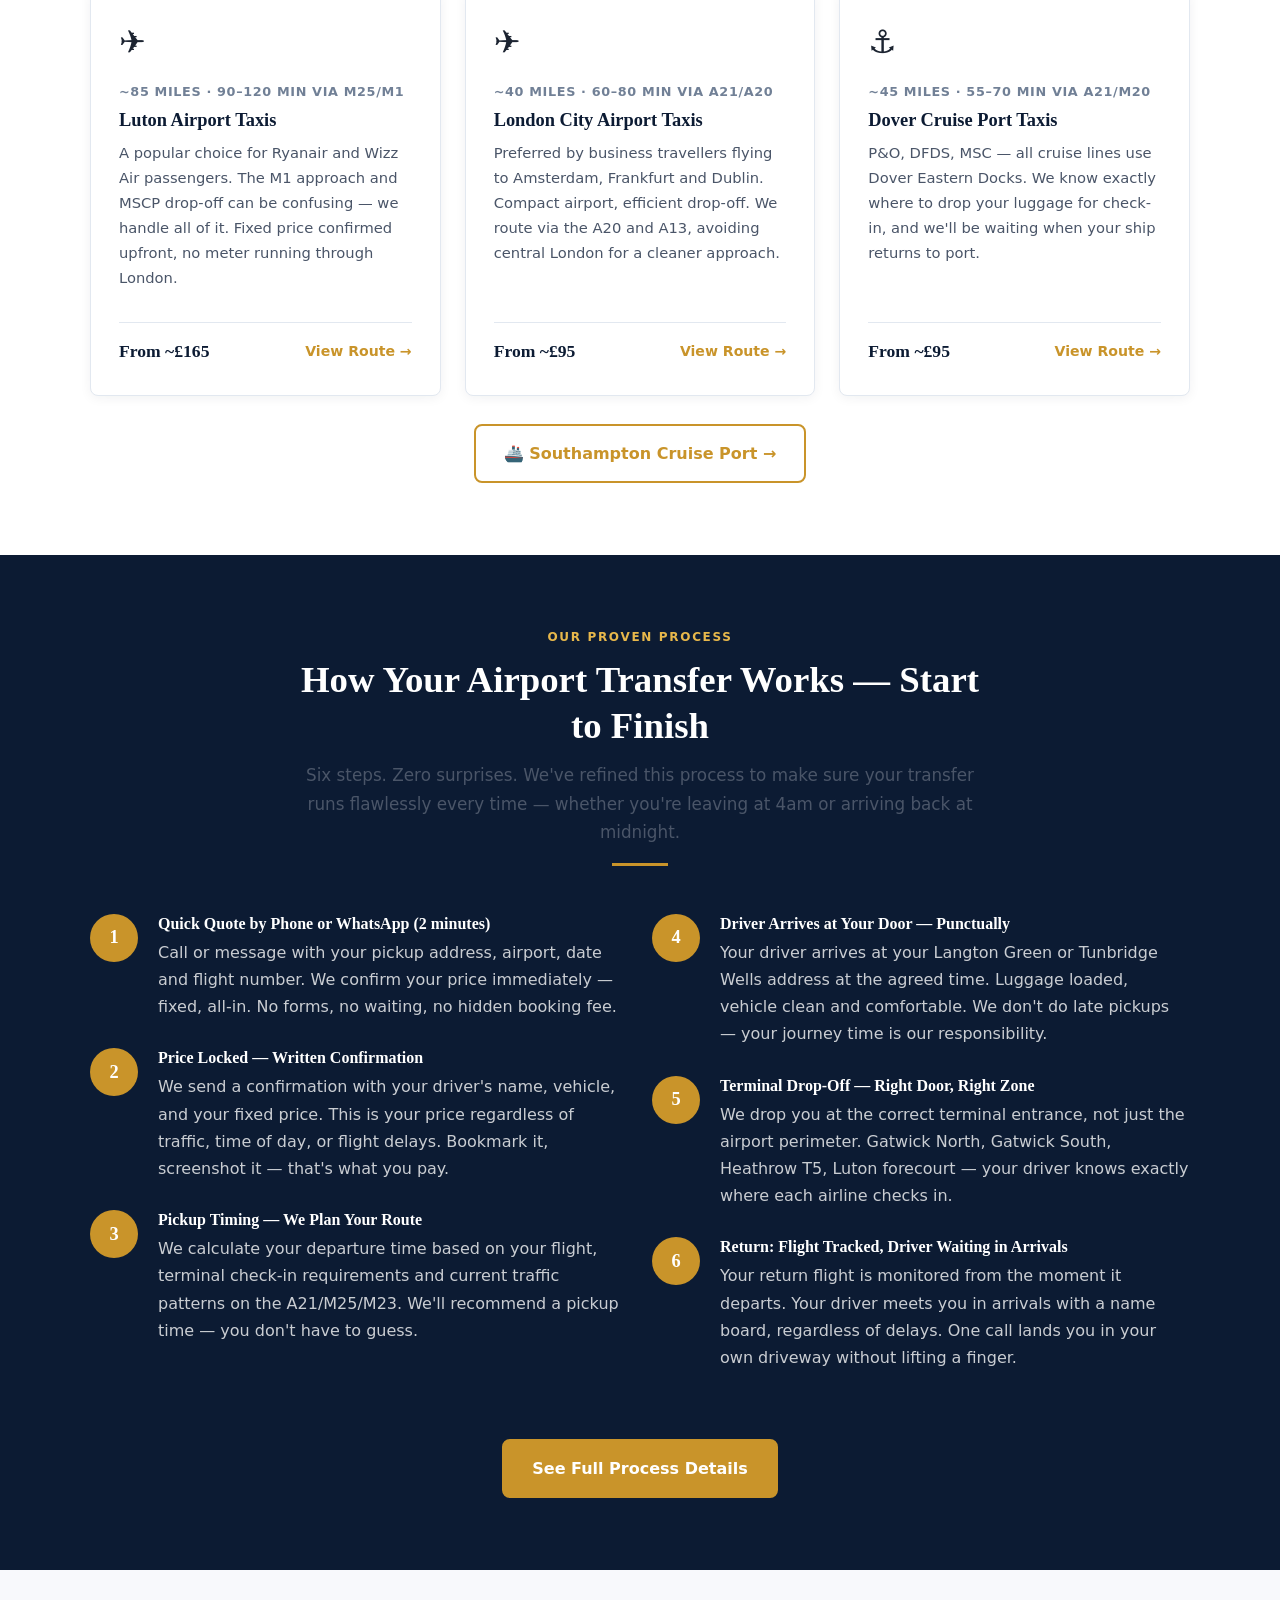
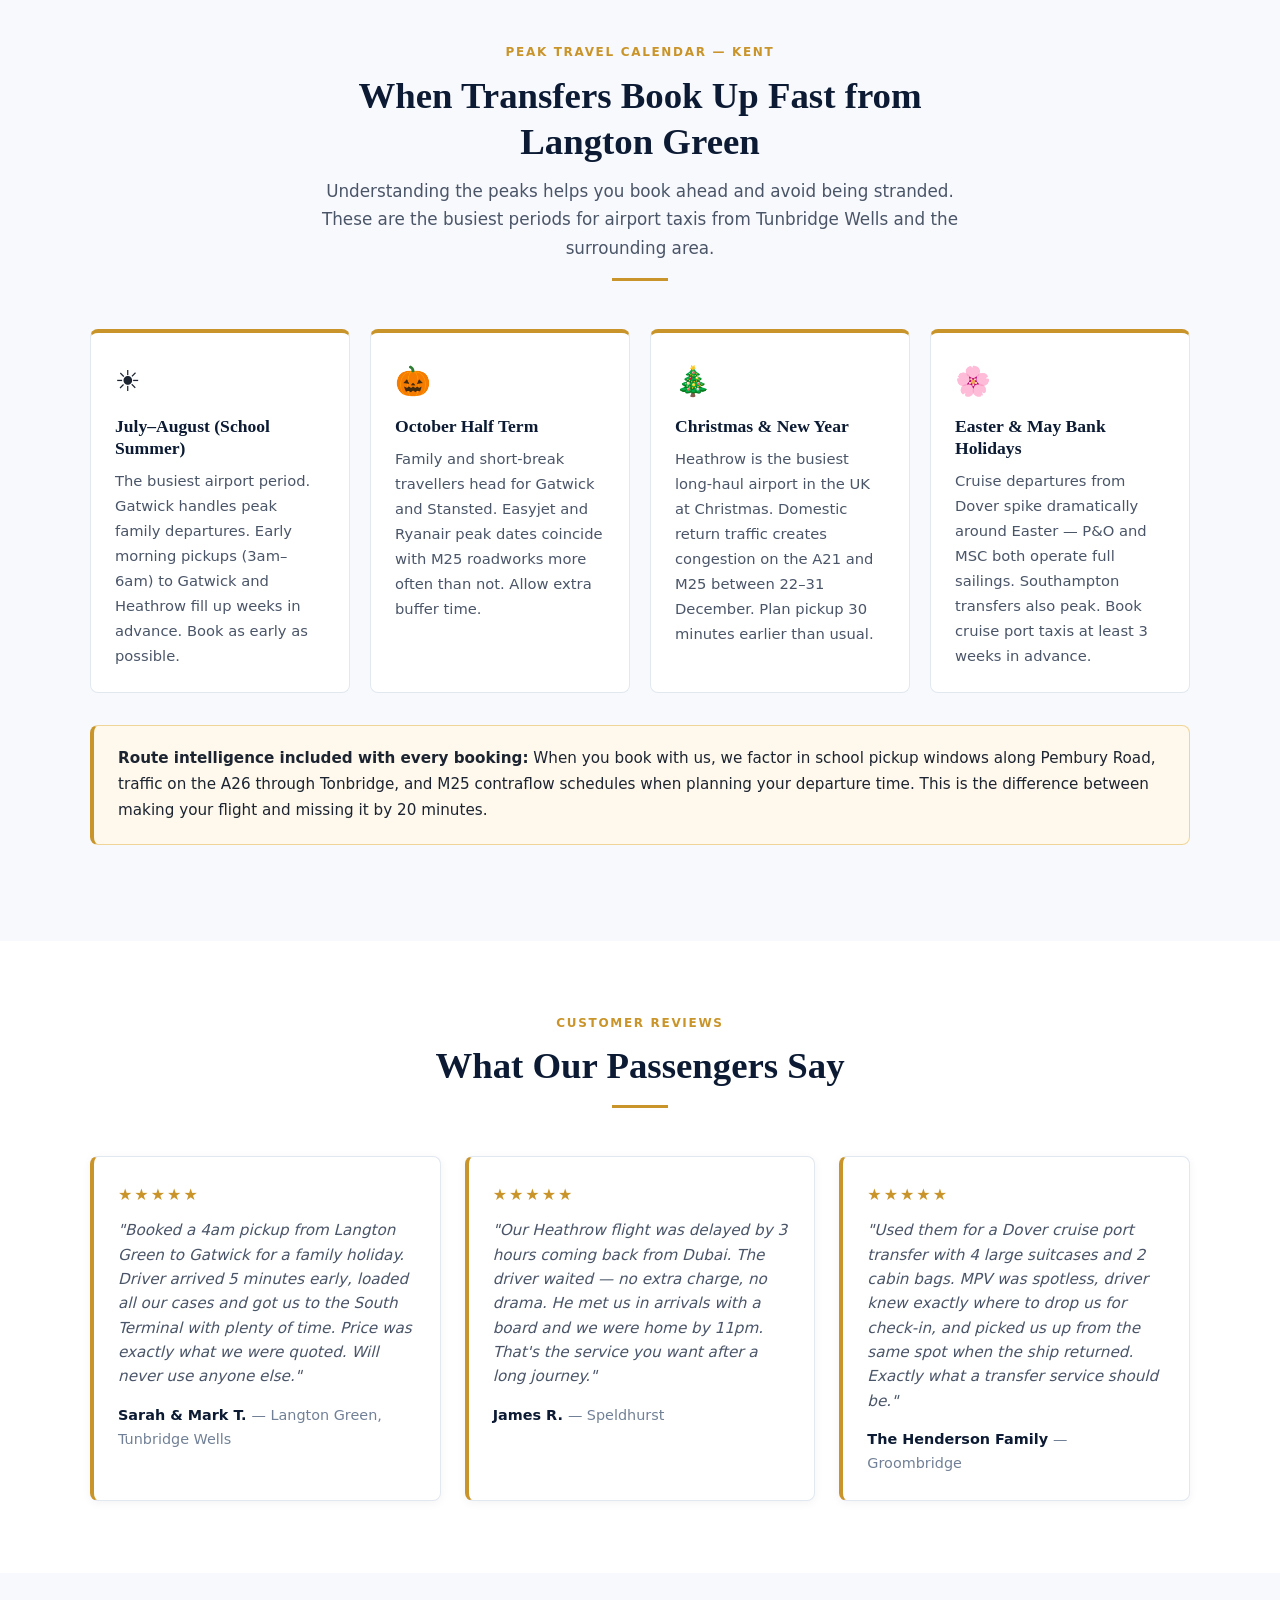
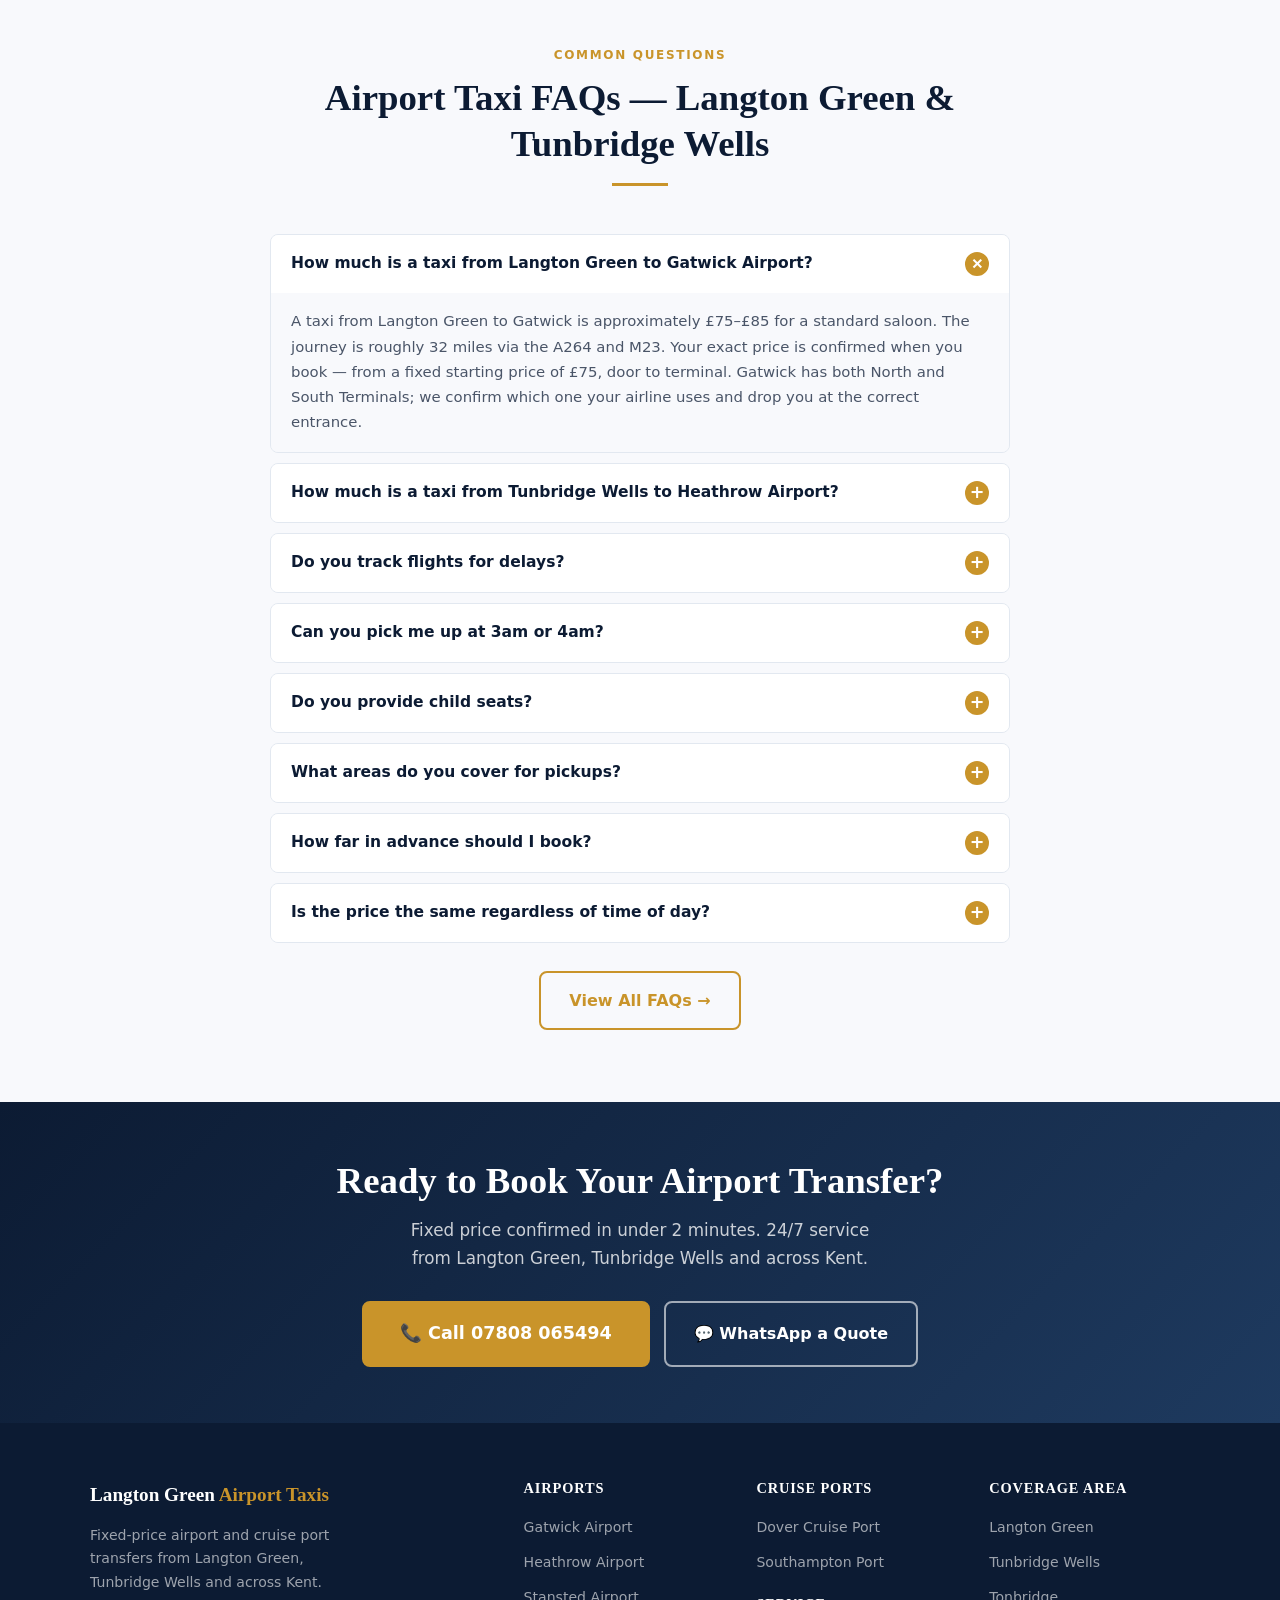
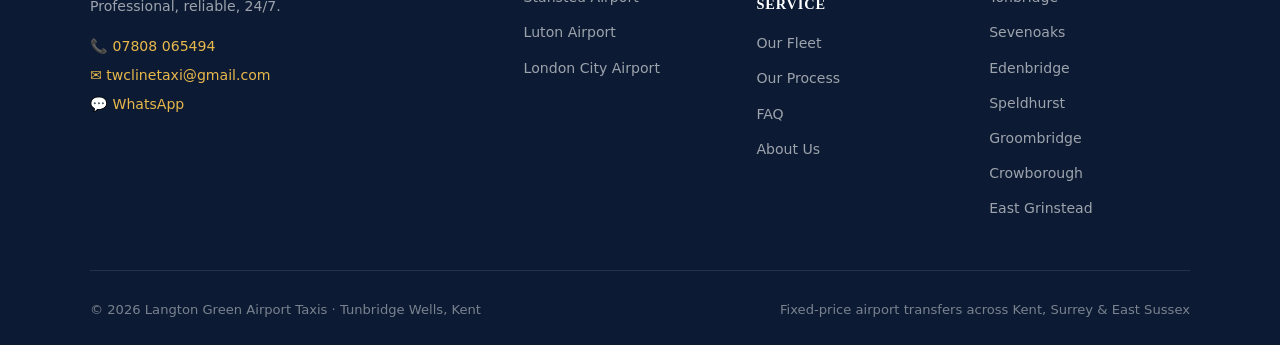
==== commit 4b09f0bb: "SEO fixes: canonical internal links, honest areaServed schema, new Tonbridge/Sevenoaks town pages, s" ====
--- a/index.html
+++ b/index.html
@@ -25,7 +25,7 @@
   "url": "https://langtongreenairporttaxis.co.uk/",
   "telephone": "+447808065494",
   "email": "twclinetaxi@gmail.com",
-  "areaServed": ["Langton Green", "Tunbridge Wells", "Kent", "Surrey", "Sussex"],
+  "areaServed": ["Langton Green", "Tunbridge Wells", "Tonbridge", "Sevenoaks", "Edenbridge", "Penshurst", "Speldhurst", "Groombridge", "Rusthall", "Crowborough", "Uckfield", "East Grinstead", "Forest Row"],
   "priceRange": "From £60",
   "openingHours": "Mo-Su 00:00-23:59",
   "serviceType": ["Airport Transfer", "Cruise Port Transfer", "Executive Taxi"],
@@ -88,9 +88,9 @@
 <!-- NAV -->
 <nav>
   <div class="nav-inner">
-    <a href="index.html" class="logo">Langton Green <span>Airport Taxis</span></a>
+    <a href="/" class="logo">Langton Green <span>Airport Taxis</span></a>
     <ul class="nav-links" id="navLinks">
-      <li><a href="index.html" class="active">Home</a></li>
+      <li><a href="/" class="active">Home</a></li>
       <li class="has-dropdown">
         <a href="#">Airports</a>
         <div class="dropdown">
@@ -106,6 +106,13 @@
         <div class="dropdown">
           <a href="dover.html">⚓ Dover Cruise Port</a>
           <a href="southampton.html">🚢 Southampton Cruise Port</a>
+        </div>
+      </li>
+      <li class="has-dropdown">
+        <a href="#">Coverage Area</a>
+        <div class="dropdown">
+          <a href="tonbridge.html">📍 Tonbridge</a>
+          <a href="sevenoaks.html">📍 Sevenoaks</a>
         </div>
       </li>
       <li><a href="fleet.html">Fleet</a></li>
@@ -610,20 +617,20 @@
       <div>
         <h4>Coverage Area</h4>
         <ul>
-          <li><a href="#">Langton Green</a></li>
-          <li><a href="#">Tunbridge Wells</a></li>
-          <li><a href="#">Tonbridge</a></li>
-          <li><a href="#">Sevenoaks</a></li>
-          <li><a href="#">Edenbridge</a></li>
-          <li><a href="#">Speldhurst</a></li>
-          <li><a href="#">Groombridge</a></li>
-          <li><a href="#">Crowborough</a></li>
-          <li><a href="#">East Grinstead</a></li>
+          <li><a href="/">Langton Green</a></li>
+          <li><a href="/">Tunbridge Wells</a></li>
+          <li><a href="tonbridge.html">Tonbridge</a></li>
+          <li><a href="sevenoaks.html">Sevenoaks</a></li>
+          <li><a href="/">Edenbridge</a></li>
+          <li><a href="/">Speldhurst</a></li>
+          <li><a href="/">Groombridge</a></li>
+          <li><a href="/">Crowborough</a></li>
+          <li><a href="/">East Grinstead</a></li>
         </ul>
       </div>
     </div>
     <div class="footer-bottom">
-      <span>© 2025 Langton Green Airport Taxis · Tunbridge Wells, Kent</span>
+      <span>© 2026 Langton Green Airport Taxis · Tunbridge Wells, Kent</span>
       <span>Fixed-price airport transfers across Kent, Surrey & East Sussex</span>
     </div>
   </div>
@@ -645,4 +652,4 @@
 </script>
 </body>
 </html>
-
+
